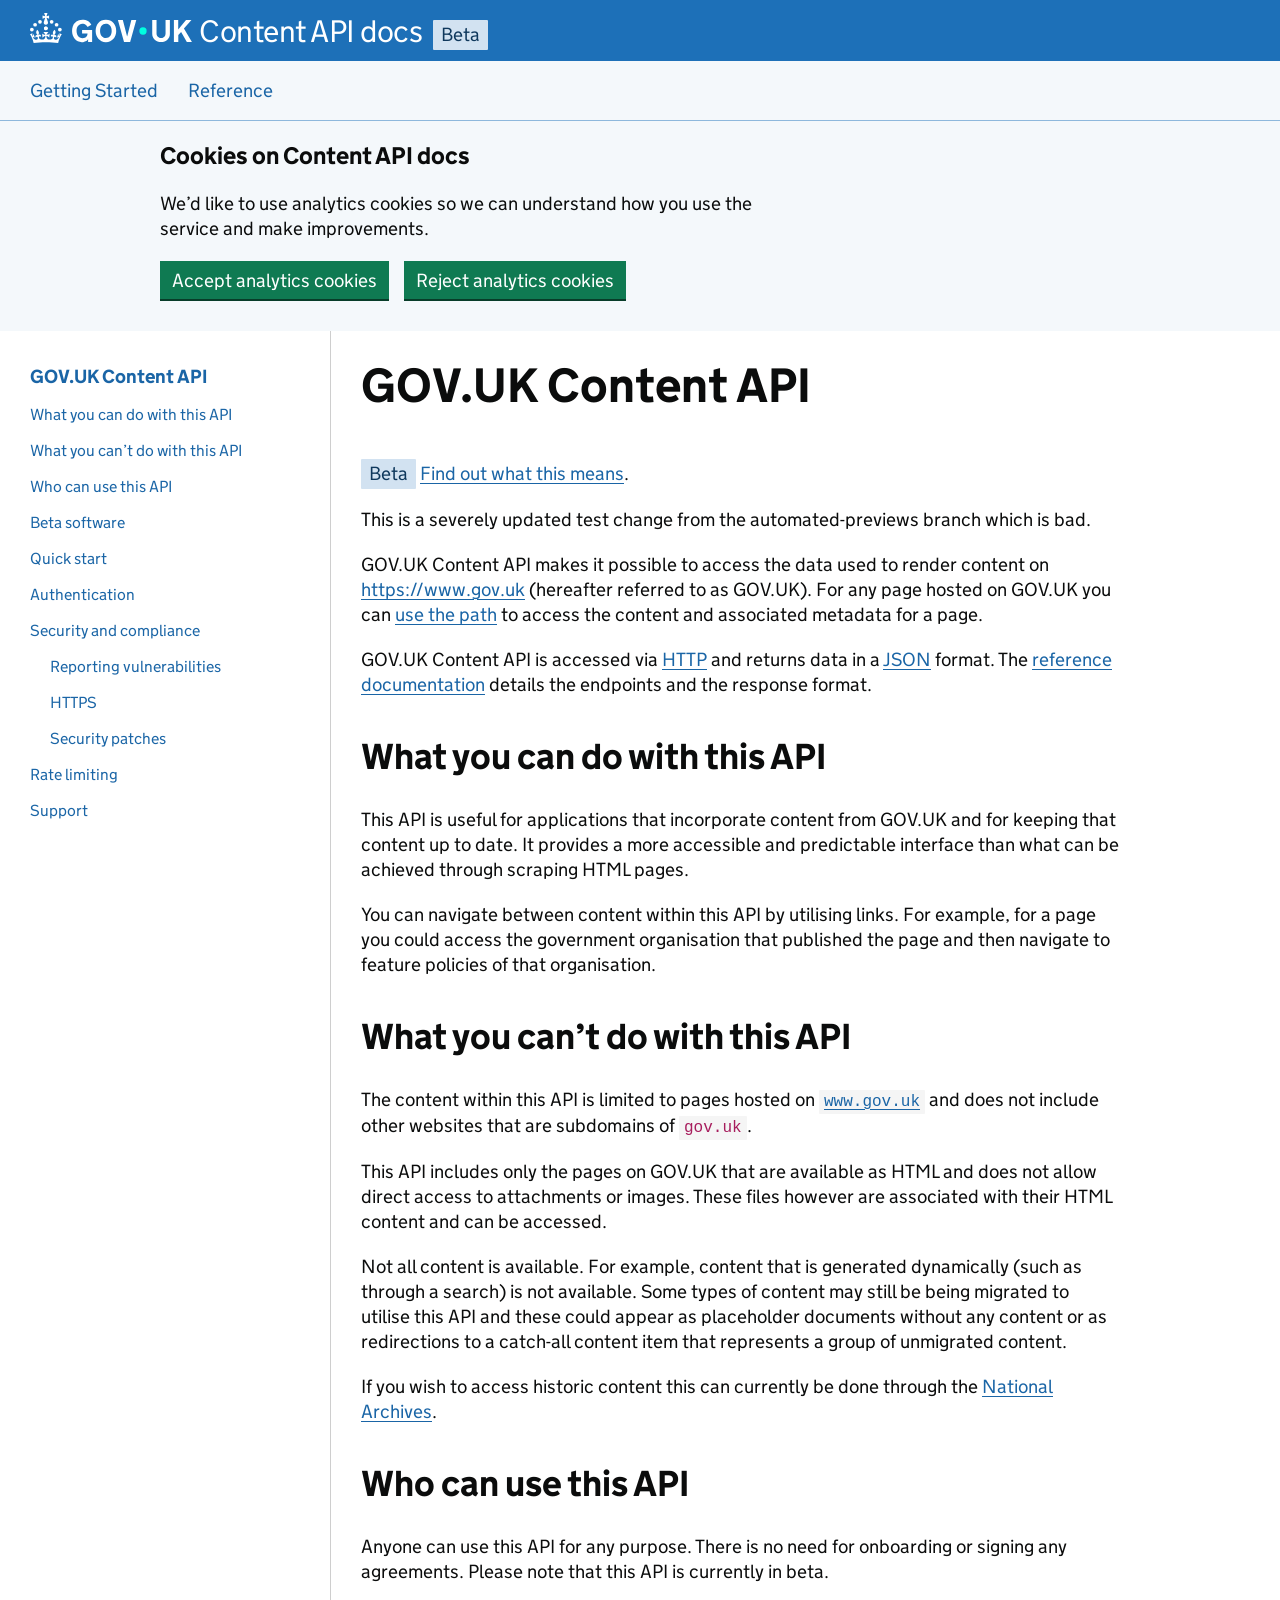
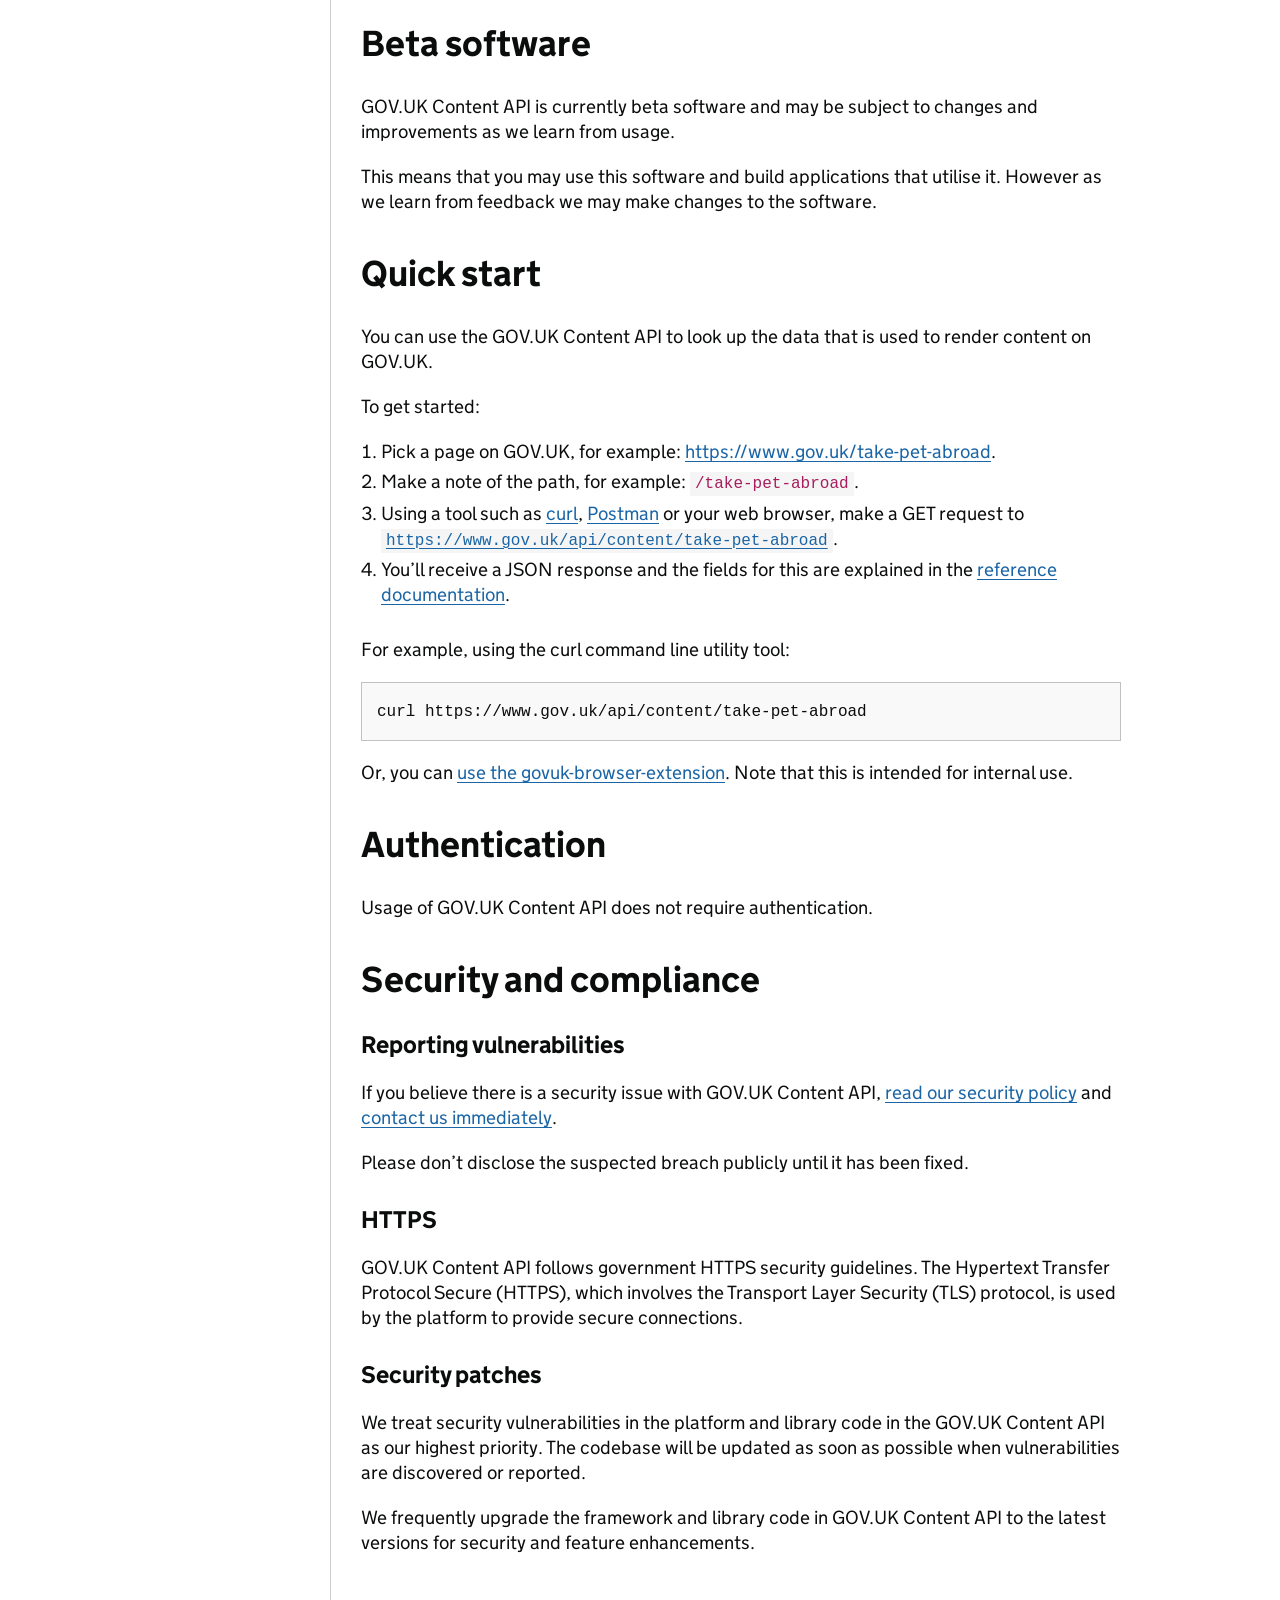
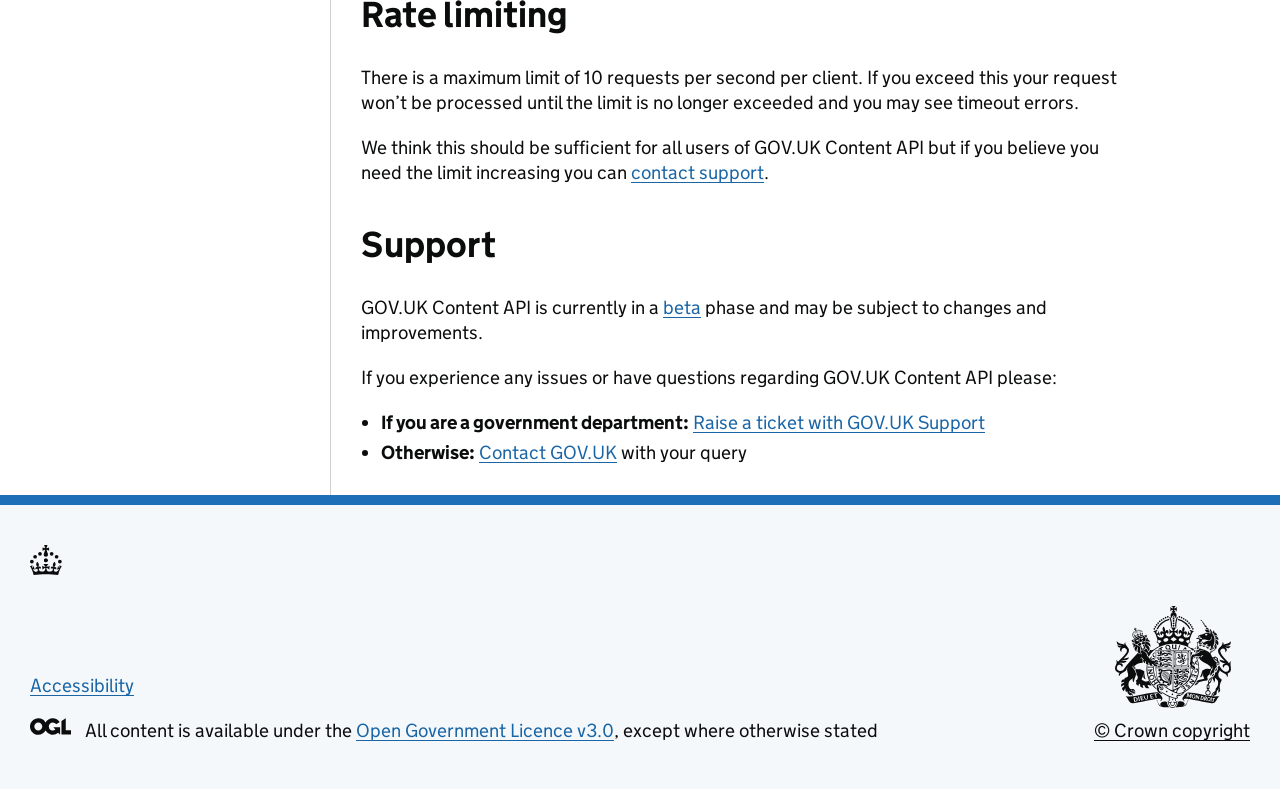
==== index.html @ 78911e8a "deploy: 295489b0e4d83c5b72fb10d9589402cfe633f765" ====
<!doctype html>
<html lang="en" class="govuk-template no-js">
  <head>
    
      <!-- Google Tag Manager -->
  <script>
    const cookies_policy_cookie = document.cookie
      .split('; ')
      .find(cookie => cookie.split('=')[0] === 'cookies_policy')
      ?.split('=')[1]

    if (cookies_policy_cookie && JSON.parse(cookies_policy_cookie).usage) {
      (function(w,d,s,l,i){w[l]=w[l]||[];w[l].push({'gtm.start':
      new Date().getTime(),event:'gtm.js'});var f=d.getElementsByTagName(s)[0],
      j=d.createElement(s),dl=l!='dataLayer'?'&l='+l:'';j.async=true;j.src=
      'https://www.googletagmanager.com/gtm.js?id='+i+dl;f.parentNode.insertBefore(j,f);
      })(window,document,'script','dataLayer','GTM-5CPD828V');
    }
  </script>
  <!-- End Google Tag Manager -->


    <meta content="IE=edge" http-equiv="X-UA-Compatible">
    <meta charset="utf-8">
    <meta name="viewport" content="width=device-width, initial-scale=1, viewport-fit=cover">

    <title>About - GOV.UK Content API - Content API docs</title>

    <link href="stylesheets/manifest.css" rel="stylesheet" />

    <link rel="canonical" href="https://content-api.publishing.service.gov.uk/">
      <link rel="icon" sizes="48x48" href="assets/govuk/assets/images/favicon.ico">
      <link rel="icon" sizes="any" href="assets/govuk/assets/images/favicon.svg" type="image/svg+xml">
      <link rel="mask-icon" href="assets/govuk/assets/images/govuk-icon-mask.svg" color="#0b0c0c">
      <link rel="apple-touch-icon" href="assets/govuk/assets/images/govuk-icon-180.png">
      <link rel="manifest" href="/assets/govuk/assets/manifest.json">

      <meta name="twitter:card" content="summary" />
      <meta name="twitter:domain" content="content-api.publishing.service.gov.uk" />
      <meta name="twitter:image" content="https://content-api.publishing.service.gov.uk/assets/govuk/assets/images/govuk-opengraph-image.png" />
      <meta name="twitter:title" content="About - GOV.UK Content API - Content API docs" />
      <meta name="twitter:url" content="https://content-api.publishing.service.gov.uk/" />

      <meta property="og:image" content="https://content-api.publishing.service.gov.uk/assets/govuk/assets/images/govuk-opengraph-image.png" />
      <meta property="og:site_name" content="Content API docs" />
      <meta property="og:title" content="About - GOV.UK Content API" />
      <meta property="og:type" content="object" />
      <meta property="og:url" content="https://content-api.publishing.service.gov.uk/" />

    
  </head>

  <body class="govuk-template__body">
    <script>document.body.className += ' js-enabled' + ('noModule' in HTMLScriptElement.prototype ? ' govuk-frontend-supported' : '');</script>
    <header class="govuk-template__header app-header">
      <div class="govuk-header app-header">
  <div class="govuk-header__container govuk-header__container--full-width">
    <div class="govuk-header__logo">
      <a href="./" class="govuk-header__link govuk-header__homepage-link">
        <svg
          focusable="false"
          role="img"
          xmlns="http://www.w3.org/2000/svg"
          viewBox="0 0 324 60"
          height="30"
          width="162"
          fill="currentcolor"
          class="govuk-header__logotype"
          aria-label="GOV.UK">
          <title>GOV.UK</title>
          <g>
            <circle cx="20" cy="17.6" r="3.7"></circle>
            <circle cx="10.2" cy="23.5" r="3.7"></circle>
            <circle cx="3.7" cy="33.2" r="3.7"></circle>
            <circle cx="31.7" cy="30.6" r="3.7"></circle>
            <circle cx="43.3" cy="17.6" r="3.7"></circle>
            <circle cx="53.2" cy="23.5" r="3.7"></circle>
            <circle cx="59.7" cy="33.2" r="3.7"></circle>
            <circle cx="31.7" cy="30.6" r="3.7"></circle>
            <path d="M33.1,9.8c.2-.1.3-.3.5-.5l4.6,2.4v-6.8l-4.6,1.5c-.1-.2-.3-.3-.5-.5l1.9-5.9h-6.7l1.9,5.9c-.2.1-.3.3-.5.5l-4.6-1.5v6.8l4.6-2.4c.1.2.3.3.5.5l-2.6,8c-.9,2.8,1.2,5.7,4.1,5.7h0c3,0,5.1-2.9,4.1-5.7l-2.6-8ZM37,37.9s-3.4,3.8-4.1,6.1c2.2,0,4.2-.5,6.4-2.8l-.7,8.5c-2-2.8-4.4-4.1-5.7-3.8.1,3.1.5,6.7,5.8,7.2,3.7.3,6.7-1.5,7-3.8.4-2.6-2-4.3-3.7-1.6-1.4-4.5,2.4-6.1,4.9-3.2-1.9-4.5-1.8-7.7,2.4-10.9,3,4,2.6,7.3-1.2,11.1,2.4-1.3,6.2,0,4,4.6-1.2-2.8-3.7-2.2-4.2.2-.3,1.7.7,3.7,3,4.2,1.9.3,4.7-.9,7-5.9-1.3,0-2.4.7-3.9,1.7l2.4-8c.6,2.3,1.4,3.7,2.2,4.5.6-1.6.5-2.8,0-5.3l5,1.8c-2.6,3.6-5.2,8.7-7.3,17.5-7.4-1.1-15.7-1.7-24.5-1.7h0c-8.8,0-17.1.6-24.5,1.7-2.1-8.9-4.7-13.9-7.3-17.5l5-1.8c-.5,2.5-.6,3.7,0,5.3.8-.8,1.6-2.3,2.2-4.5l2.4,8c-1.5-1-2.6-1.7-3.9-1.7,2.3,5,5.2,6.2,7,5.9,2.3-.4,3.3-2.4,3-4.2-.5-2.4-3-3.1-4.2-.2-2.2-4.6,1.6-6,4-4.6-3.7-3.7-4.2-7.1-1.2-11.1,4.2,3.2,4.3,6.4,2.4,10.9,2.5-2.8,6.3-1.3,4.9,3.2-1.8-2.7-4.1-1-3.7,1.6.3,2.3,3.3,4.1,7,3.8,5.4-.5,5.7-4.2,5.8-7.2-1.3-.2-3.7,1-5.7,3.8l-.7-8.5c2.2,2.3,4.2,2.7,6.4,2.8-.7-2.3-4.1-6.1-4.1-6.1h10.6,0Z"></path>
          </g>
          <circle class="govuk-logo-dot" cx="226" cy="36" r="7.3"/>
          <path d="M93.94 41.25c.4 1.81 1.2 3.21 2.21 4.62 1 1.4 2.21 2.41 3.61 3.21s3.21 1.2 5.22 1.2 3.61-.4 4.82-1c1.4-.6 2.41-1.4 3.21-2.41.8-1 1.4-2.01 1.61-3.01s.4-2.01.4-3.01v.14h-10.86v-7.02h20.07v24.08h-8.03v-5.56c-.6.8-1.38 1.61-2.19 2.41-.8.8-1.81 1.2-2.81 1.81-1 .4-2.21.8-3.41 1.2s-2.41.4-3.81.4a18.56 18.56 0 0 1-14.65-6.63c-1.6-2.01-3.01-4.41-3.81-7.02s-1.4-5.62-1.4-8.83.4-6.02 1.4-8.83a20.45 20.45 0 0 1 19.46-13.65c3.21 0 4.01.2 5.82.8 1.81.4 3.61 1.2 5.02 2.01 1.61.8 2.81 2.01 4.01 3.21s2.21 2.61 2.81 4.21l-7.63 4.41c-.4-1-1-1.81-1.61-2.61-.6-.8-1.4-1.4-2.21-2.01-.8-.6-1.81-1-2.81-1.4-1-.4-2.21-.4-3.61-.4-2.01 0-3.81.4-5.22 1.2-1.4.8-2.61 1.81-3.61 3.21s-1.61 2.81-2.21 4.62c-.4 1.81-.6 3.71-.6 5.42s.8 5.22.8 5.22Zm57.8-27.9c3.21 0 6.22.6 8.63 1.81 2.41 1.2 4.82 2.81 6.62 4.82S170.2 24.39 171 27s1.4 5.62 1.4 8.83-.4 6.02-1.4 8.83-2.41 5.02-4.01 7.02-4.01 3.61-6.62 4.82-5.42 1.81-8.63 1.81-6.22-.6-8.63-1.81-4.82-2.81-6.42-4.82-3.21-4.41-4.01-7.02-1.4-5.62-1.4-8.83.4-6.02 1.4-8.83 2.41-5.02 4.01-7.02 4.01-3.61 6.42-4.82 5.42-1.81 8.63-1.81Zm0 36.73c1.81 0 3.61-.4 5.02-1s2.61-1.81 3.61-3.01 1.81-2.81 2.21-4.41c.4-1.81.8-3.61.8-5.62 0-2.21-.2-4.21-.8-6.02s-1.2-3.21-2.21-4.62c-1-1.2-2.21-2.21-3.61-3.01s-3.21-1-5.02-1-3.61.4-5.02 1c-1.4.8-2.61 1.81-3.61 3.01s-1.81 2.81-2.21 4.62c-.4 1.81-.8 3.61-.8 5.62 0 2.41.2 4.21.8 6.02.4 1.81 1.2 3.21 2.21 4.41s2.21 2.21 3.61 3.01c1.4.8 3.21 1 5.02 1Zm36.32 7.96-12.24-44.15h9.83l8.43 32.77h.4l8.23-32.77h9.83L200.3 58.04h-12.24Zm74.14-7.96c2.18 0 3.51-.6 3.51-.6 1.2-.6 2.01-1 2.81-1.81s1.4-1.81 1.81-2.81a13 13 0 0 0 .8-4.01V13.9h8.63v28.15c0 2.41-.4 4.62-1.4 6.62-.8 2.01-2.21 3.61-3.61 5.02s-3.41 2.41-5.62 3.21-4.62 1.2-7.02 1.2-5.02-.4-7.02-1.2c-2.21-.8-4.01-1.81-5.62-3.21s-2.81-3.01-3.61-5.02-1.4-4.21-1.4-6.62V13.9h8.63v26.95c0 1.61.2 3.01.8 4.01.4 1.2 1.2 2.21 2.01 2.81.8.8 1.81 1.4 2.81 1.81 0 0 1.34.6 3.51.6Zm34.22-36.18v18.92l15.65-18.92h10.82l-15.03 17.32 16.03 26.83h-10.21l-11.44-20.21-5.62 6.22v13.99h-8.83V13.9"/>
        </svg>
        <span class="govuk-header__product-name">
          Content API docs
        </span>
      </a>
        <strong class="govuk-tag">Beta</strong>
    </div>
  </div>
</div>

    </header>
        <div class="govuk-service-navigation app-pane__navigation" data-module="govuk-service-navigation">
<div class="govuk-width-container">
    <div class="govuk-service-navigation__container">
      <nav aria-label="Menu" class="govuk-service-navigation__wrapper">
        <button type="button" class="govuk-service-navigation__toggle govuk-js-service-navigation-toggle" aria-controls="navigation" hidden aria-hidden="true">
          Menu
        </button>
        <ul class="govuk-service-navigation__list" id="navigation">
            <li class="govuk-service-navigation__item ">
              <a class="govuk-service-navigation__link" href="./getting-started.html">
                Getting Started
              </a>
            </li>
            <li class="govuk-service-navigation__item ">
              <a class="govuk-service-navigation__link" href="./reference.html">
                Reference
              </a>
            </li>
        </ul>
      </nav>
    </div>
  </div>
</div>



        <div class="govuk-cookie-banner" data-nosnippet role="region" aria-label="Cookies on Content API docs" hidden="hidden" data-module="cookie-banner">
    <div class="govuk-cookie-banner__message govuk-width-container">
      <div class="govuk-grid-row">
        <div class="govuk-grid-column-two-thirds">
          <h2 class="govuk-cookie-banner__heading govuk-heading-m">
            Cookies on Content API docs
          </h2>
          <div class="govuk-cookie-banner__content">
            <p class="govuk-body">We’d like to use analytics cookies so we can understand how you use the service and make improvements.</p>
          </div>
        </div>
      </div>
      <div class="govuk-button-group">
        <button id="cookie-banner__accept" type="button" class="govuk-button" data-module="govuk-button">
          Accept analytics cookies
        </button>
        <button id="cookie-banner__reject" type="button" class="govuk-button" data-module="govuk-button">
          Reject analytics cookies
        </button>
      </div>
    </div>
  </div>

      <div class="app-pane__header toc-open-disabled">
        <a href="#content" class="govuk-skip-link" data-module="govuk-skip-link">Skip to main content</a>
      </div>

        <div id="toc-heading" class="toc-show fixedsticky">
          <button type="button" class="toc-show__label js-toc-show" aria-controls="toc">
            Table of contents <span class="toc-show__icon"></span>
          </button>
        </div>

      <div class="app-pane__body" data-module="in-page-navigation">
          <div class="app-pane__toc">
            <div class="toc" data-module="table-of-contents" tabindex="-1">
              
              <button type="button" class="toc__close js-toc-close" aria-controls="toc" aria-label="Hide table of contents"></button>
              <nav id="toc" class="js-toc-list toc__list" aria-labelledby="toc-heading">
                      <ul>
  <li>
    <a href="#gov-uk-content-api"><span>GOV.UK Content API</span></a>
    <ul>
      <li>
        <a href="#what-you-can-do-with-this-api"><span>What you can do with this API</span></a>
      </li>
      <li>
        <a href="#what-you-can-39-t-do-with-this-api"><span>What you can’t do with this API</span></a>
      </li>
      <li>
        <a href="#who-can-use-this-api"><span>Who can use this API</span></a>
      </li>
      <li>
        <a href="#beta-software"><span>Beta software</span></a>
      </li>
      <li>
        <a href="#quick-start"><span>Quick start</span></a>
      </li>
      <li>
        <a href="#authentication"><span>Authentication</span></a>
      </li>
      <li>
        <a href="#security-and-compliance"><span>Security and compliance</span></a>
        <ul>
          <li>
            <a href="#reporting-vulnerabilities"><span>Reporting vulnerabilities</span></a>
          </li>
          <li>
            <a href="#https"><span>HTTPS</span></a>
          </li>
          <li>
            <a href="#security-patches"><span>Security patches</span></a>
          </li>
        </ul>
      </li>
      <li>
        <a href="#rate-limiting"><span>Rate limiting</span></a>
      </li>
      <li>
        <a href="#support"><span>Support</span></a>
      </li>
    </ul>
  </li>
</ul>


              </nav>
            </div>
          </div>

        <div class="app-pane__content toc-open-disabled" aria-label="Content">
          <main id="content" class="technical-documentation" data-module="anchored-headings">
            <h1 id="gov-uk-content-api">GOV.UK Content API</h1>

<div class="govuk-phase-banner">
  <p class="govuk-phase-banner__content">
    <strong class="govuk-tag govuk-phase-banner__content__tag">
      Beta
    </strong>
    <span class="govuk-phase-banner__text">
      <a class="govuk-link" href="#beta-software">Find out what this means</a>.
    </span>
  </p>
</div>
<p>This is a severely updated test change from the automated-previews branch which is bad.</p>
<p>GOV.UK Content API makes it possible to access the data used to render content
on <a href="https://www.gov.uk">https://www.gov.uk</a> (hereafter referred to as GOV.UK).
For any page hosted on GOV.UK you can <a href="#quick-start">use the path</a> to access
the content and associated metadata for a page.</p>
<p>GOV.UK Content API is accessed via <a href="https://en.wikipedia.org/wiki/Hypertext_Transfer_Protocol">HTTP</a> and returns data in a <a href="https://en.wikipedia.org/wiki/JSON">JSON</a>
format. The <a href="reference.html">reference documentation</a> details the
endpoints and the response format.</p>
<h2 id="what-you-can-do-with-this-api">What you can do with this API</h2>
<p>This API is useful for applications that incorporate content from GOV.UK and
for keeping that content up to date. It provides a more accessible and
predictable interface than what can be achieved through scraping HTML pages.</p>
<p>You can navigate between content within this API by utilising links. For
example, for a page you could access the government organisation that published
the page and then navigate to feature policies of that organisation.</p>
<h2 id="what-you-can-39-t-do-with-this-api">What you can&rsquo;t do with this API</h2>
<p>The content within this API is limited to pages hosted on
<a href="https://www.gov.uk"><code>www.gov.uk</code></a> and does not include other websites that are
subdomains of <code>gov.uk</code>.</p>
<p>This API includes only the pages on GOV.UK that are available as HTML and does
not allow direct access to attachments or images. These files however are
associated with their HTML content and can be accessed.</p>
<p>Not all content is available. For example, content that is generated
dynamically (such as through a search) is not available. Some types of content
may still be being migrated to utilise this API and these could appear
as placeholder documents without any content or as redirections to a
catch-all content item that represents a group of unmigrated content.</p>
<p>If you wish to access historic content this can currently be done
through the <a href="http://webarchive.nationalarchives.gov.uk/*/https://www.gov.uk/">National Archives</a>.</p>
<h2 id="who-can-use-this-api">Who can use this API</h2>
<p>Anyone can use this API for any purpose. There is no need for onboarding or
signing any agreements. Please note that this API is currently in beta.</p>
<h2 id="beta-software">Beta software</h2>
<p>GOV.UK Content API is currently beta software and may be subject to changes
and improvements as we learn from usage.</p>
<p>This means that you may use this software and build applications that utilise
it. However as we learn from feedback we may make changes to the software.</p>
<h2 id="quick-start">Quick start</h2>
<p>You can use the GOV.UK Content API to look up the data that is used to
render content on GOV.UK.</p>
<p>To get started:</p>

<ol>
<li>Pick a page on GOV.UK, for example: <a href="https://www.gov.uk/take-pet-abroad">https://www.gov.uk/take-pet-abroad</a>.</li>
<li>Make a note of the path, for example: <code>/take-pet-abroad</code>.</li>
<li>Using a tool such as <a href="https://curl.haxx.se/">curl</a>,
<a href="https://www.getpostman.com/">Postman</a> or your web browser, make a GET
request to <a href="https://www.gov.uk/api/content/take-pet-abroad"><code>https://www.gov.uk/api/content/take-pet-abroad</code></a>.</li>
<li>You’ll receive a JSON response and the fields for this are
explained in the <a href="reference.html">reference documentation</a>.</li>
</ol>
<p>For example, using the curl command line utility tool:</p>
<div class="highlight"><pre class="highlight shell" tabindex="0"><code>curl https://www.gov.uk/api/content/take-pet-abroad
</code></pre></div><p>Or, you can <a href="https://github.com/alphagov/govuk-browser-extension">use the govuk-browser-extension</a>.
Note that this is intended for internal use.</p>
<h2 id="authentication">Authentication</h2>
<p>Usage of GOV.UK Content API does not require authentication.</p>
<h2 id="security-and-compliance">Security and compliance</h2>
<h3 id="reporting-vulnerabilities">Reporting vulnerabilities</h3>
<p>If you believe there is a security issue with GOV.UK Content API, <a href="https://github.com/alphagov/.github/blob/master/SECURITY.md">read our security
policy</a>
and <a href="https://github.com/alphagov/.github/blob/master/SECURITY.md#reporting-a-vulnerability">contact us immediately</a>.</p>
<p>Please don’t disclose the suspected breach publicly until it has been fixed.</p>
<h3 id="https">HTTPS</h3>
<p>GOV.UK Content API follows government HTTPS security guidelines. The
Hypertext Transfer Protocol Secure (HTTPS), which involves the Transport Layer
Security (TLS) protocol, is used by the platform to provide secure connections.</p>
<h3 id="security-patches">Security patches</h3>
<p>We treat security vulnerabilities in the platform and library code in the GOV.UK
Content API as our highest priority. The codebase will be updated as soon as
possible when vulnerabilities are discovered or reported.</p>
<p>We frequently upgrade the framework and library code in GOV.UK Content API
to the latest versions for security and feature enhancements.</p>
<h2 id="rate-limiting">Rate limiting</h2>
<p>There is a maximum limit of 10 requests per second per client. If you exceed
this your request won&rsquo;t be processed until the limit is no longer exceeded
and you may see timeout errors.</p>
<p>We think this should be sufficient for all users of GOV.UK Content API but
if you believe you need the limit increasing you can <a href="#support">contact support</a>.</p>
<h2 id="support">Support</h2>
<p>GOV.UK Content API is currently in a <a href="https://www.gov.uk/help/beta">beta</a>
phase and may be subject to changes and improvements.</p>
<p>If you experience any issues or have questions regarding GOV.UK Content API
please:</p>

<ul>
<li><strong>If you are a government department:</strong> <a href="https://support.publishing.service.gov.uk">Raise a ticket with GOV.UK Support</a></li>
<li><strong>Otherwise:</strong> <a href="https://www.gov.uk/contact/govuk">Contact GOV.UK</a> with your query</li>
</ul>

            
          </main>

          <aside>
          </aside>
        </div>
      </div>


    <footer class="govuk-template__footer">
      <div class="govuk-footer app-footer">
  <svg focusable="false" role="presentation" xmlns="http://www.w3.org/2000/svg" viewBox="0 0 64 60" height="30" width="32" fill="currentcolor" class="govuk-footer__crown">
    <g>
      <circle cx="20" cy="17.6" r="3.7"></circle>
      <circle cx="10.2" cy="23.5" r="3.7"></circle>
      <circle cx="3.7" cy="33.2" r="3.7"></circle>
      <circle cx="31.7" cy="30.6" r="3.7"></circle>
      <circle cx="43.3" cy="17.6" r="3.7"></circle>
      <circle cx="53.2" cy="23.5" r="3.7"></circle>
      <circle cx="59.7" cy="33.2" r="3.7"></circle>
      <circle cx="31.7" cy="30.6" r="3.7"></circle>
      <path d="M33.1,9.8c.2-.1.3-.3.5-.5l4.6,2.4v-6.8l-4.6,1.5c-.1-.2-.3-.3-.5-.5l1.9-5.9h-6.7l1.9,5.9c-.2.1-.3.3-.5.5l-4.6-1.5v6.8l4.6-2.4c.1.2.3.3.5.5l-2.6,8c-.9,2.8,1.2,5.7,4.1,5.7h0c3,0,5.1-2.9,4.1-5.7l-2.6-8ZM37,37.9s-3.4,3.8-4.1,6.1c2.2,0,4.2-.5,6.4-2.8l-.7,8.5c-2-2.8-4.4-4.1-5.7-3.8.1,3.1.5,6.7,5.8,7.2,3.7.3,6.7-1.5,7-3.8.4-2.6-2-4.3-3.7-1.6-1.4-4.5,2.4-6.1,4.9-3.2-1.9-4.5-1.8-7.7,2.4-10.9,3,4,2.6,7.3-1.2,11.1,2.4-1.3,6.2,0,4,4.6-1.2-2.8-3.7-2.2-4.2.2-.3,1.7.7,3.7,3,4.2,1.9.3,4.7-.9,7-5.9-1.3,0-2.4.7-3.9,1.7l2.4-8c.6,2.3,1.4,3.7,2.2,4.5.6-1.6.5-2.8,0-5.3l5,1.8c-2.6,3.6-5.2,8.7-7.3,17.5-7.4-1.1-15.7-1.7-24.5-1.7h0c-8.8,0-17.1.6-24.5,1.7-2.1-8.9-4.7-13.9-7.3-17.5l5-1.8c-.5,2.5-.6,3.7,0,5.3.8-.8,1.6-2.3,2.2-4.5l2.4,8c-1.5-1-2.6-1.7-3.9-1.7,2.3,5,5.2,6.2,7,5.9,2.3-.4,3.3-2.4,3-4.2-.5-2.4-3-3.1-4.2-.2-2.2-4.6,1.6-6,4-4.6-3.7-3.7-4.2-7.1-1.2-11.1,4.2,3.2,4.3,6.4,2.4,10.9,2.5-2.8,6.3-1.3,4.9,3.2-1.8-2.7-4.1-1-3.7,1.6.3,2.3,3.3,4.1,7,3.8,5.4-.5,5.7-4.2,5.8-7.2-1.3-.2-3.7,1-5.7,3.8l-.7-8.5c2.2,2.3,4.2,2.7,6.4,2.8-.7-2.3-4.1-6.1-4.1-6.1h10.6,0Z"></path>
    </g>
  </svg>
  <div class="govuk-footer__meta">
    <div class="govuk-footer__meta-item govuk-footer__meta-item--grow">

        <ul class="govuk-footer__inline-list">
            <li class="govuk-footer__inline-list-item">
              <a class="govuk-footer__link" href="./accessibility.html">Accessibility</a>
            </li>
        </ul>

      <svg
        aria-hidden="true"
        focusable="false"
        class="govuk-footer__licence-logo"
        xmlns="http://www.w3.org/2000/svg"
        viewbox="0 0 483.2 195.7"
        height="17"
        width="41"
      >
        <path
          fill="currentColor"
          d="M421.5 142.8V.1l-50.7 32.3v161.1h112.4v-50.7zm-122.3-9.6A47.12 47.12 0 0 1 221 97.8c0-26 21.1-47.1 47.1-47.1 16.7 0 31.4 8.7 39.7 21.8l42.7-27.2A97.63 97.63 0 0 0 268.1 0c-36.5 0-68.3 20.1-85.1 49.7A98 98 0 0 0 97.8 0C43.9 0 0 43.9 0 97.8s43.9 97.8 97.8 97.8c36.5 0 68.3-20.1 85.1-49.7a97.76 97.76 0 0 0 149.6 25.4l19.4 22.2h3v-87.8h-80l24.3 27.5zM97.8 145c-26 0-47.1-21.1-47.1-47.1s21.1-47.1 47.1-47.1 47.2 21 47.2 47S123.8 145 97.8 145"
        />
      </svg>
      <span class="govuk-footer__licence-description">
        All content is available under the
        <a
          class="govuk-footer__link"
          href="https://www.nationalarchives.gov.uk/doc/open-government-licence/version/3/"
          rel="license"
        >Open Government Licence v3.0</a>, except where otherwise stated
      </span>
    </div>
    <div class="govuk-footer__meta-item">
      <a
        class="govuk-footer__link govuk-footer__copyright-logo"
        href="https://www.nationalarchives.gov.uk/information-management/re-using-public-sector-information/uk-government-licensing-framework/crown-copyright/"
      >© Crown copyright</a>
    </div>
  </div>
</div>

    </footer>

    
    <script src="javascripts/govuk_frontend.js" type="module"></script>
    <script src="javascripts/application.js"></script>
  </body>
</html>
---- stylesheets/manifest.css ----
@charset "UTF-8";
:root {
  --govuk-breakpoint-mobile: 20rem;
  --govuk-breakpoint-tablet: 40.0625rem;
  --govuk-breakpoint-desktop: 48.0625rem;
}

:root {
  --govuk-frontend-version: "6.5.1";
}

:root {
  --govuk-brand-colour: #1d70b8;
  --govuk-text-colour: #0b0c0c;
  --govuk-inverse-text-colour: #ffffff;
  --govuk-template-background-colour: #f4f8fb;
  --govuk-body-background-colour: #ffffff;
  --govuk-print-text-colour: #000000;
  --govuk-secondary-text-colour: #484949;
  --govuk-focus-colour: #ffdd00;
  --govuk-focus-text-colour: #0b0c0c;
  --govuk-error-colour: #ca3535;
  --govuk-success-colour: #0f7a52;
  --govuk-border-colour: #cecece;
  --govuk-input-border-colour: #0b0c0c;
  --govuk-hover-colour: #cecece;
  --govuk-link-colour: #1a65a6;
  --govuk-link-visited-colour: #54319f;
  --govuk-link-hover-colour: #0f385c;
  --govuk-link-active-colour: #0b0c0c;
  --govuk-surface-background-colour: #f4f8fb;
  --govuk-surface-text-colour: #0b0c0c;
  --govuk-surface-border-colour: #8eb8dc;
}
@media print {
  :root {
    --govuk-text-colour: var(--govuk-print-text-colour, #000000);
    --govuk-input-border-colour: var(--govuk-print-text-colour, #000000);
  }
}

.technical-documentation a, .govuk-link {
  font-family: "GDS Transport", arial, sans-serif;
  -webkit-font-smoothing: antialiased;
  -moz-osx-font-smoothing: grayscale;
}
/*! Copyright (c) 2011 by Margaret Calvert & Henrik Kubel. All rights reserved. The font has been customised for exclusive use on gov.uk. This cut is not commercially available. */ /* stylelint-disable-line scss/comment-no-loud  */
@font-face {
  font-family: "GDS Transport";
  font-style: normal;
  font-weight: normal;
  font-display: fallback;
  src: url("/assets/govuk/assets/fonts/light-94a07e06a1-v2.woff2") format("woff2"), url("../assets/govuk/assets/fonts/light-f591b13f7d-v2.woff") format("woff");
}
@font-face {
  font-family: "GDS Transport";
  font-style: normal;
  font-weight: bold;
  font-display: fallback;
  src: url("/assets/govuk/assets/fonts/bold-b542beb274-v2.woff2") format("woff2"), url("../assets/govuk/assets/fonts/bold-affa96571d-v2.woff") format("woff");
}
@media print {
  .technical-documentation a, .govuk-link {
    font-family: sans-serif;
  }
}
.technical-documentation a, .govuk-link {
  text-decoration: underline;
  text-decoration-thickness: max(1px, .0625rem);
  text-underline-offset: 0.1578em;
}
.technical-documentation a:hover, .govuk-link:hover {
  text-decoration-thickness: max(3px, .1875rem, .12em);
  -webkit-text-decoration-skip-ink: none;
  text-decoration-skip-ink: none;
  -webkit-text-decoration-skip: none;
  text-decoration-skip: none;
}
.technical-documentation a:focus, .govuk-link:focus {
  outline: 3px solid transparent;
  color: var(--govuk-focus-text-colour, #0b0c0c);
  background-color: var(--govuk-focus-colour, #ffdd00);
  box-shadow: 0 -2px var(--govuk-focus-colour, #ffdd00), 0 4px var(--govuk-focus-text-colour, #0b0c0c);
  text-decoration: none;
}
@supports not (text-wrap: balance) {
  .technical-documentation a:focus, .govuk-link:focus {
    -webkit-box-decoration-break: clone;
    box-decoration-break: clone;
  }
}
.technical-documentation a:link, .govuk-link:link {
  color: var(--govuk-link-colour, #1a65a6);
}
.technical-documentation a:visited, .govuk-link:visited {
  color: var(--govuk-link-visited-colour, #54319f);
}
.technical-documentation a:hover, .govuk-link:hover {
  color: var(--govuk-link-hover-colour, #0f385c);
}
.technical-documentation a:active, .govuk-link:active {
  color: var(--govuk-link-active-colour, #0b0c0c);
}
.technical-documentation a:focus, .govuk-link:focus {
  color: var(--govuk-focus-text-colour, #0b0c0c);
}
@media print {
  .technical-documentation a[href^="/"]::after, [href^="/"].govuk-link::after, .technical-documentation a[href^="http://"]::after, [href^="http://"].govuk-link::after, .technical-documentation a[href^="https://"]::after, [href^="https://"].govuk-link::after {
    content: " (" attr(href) ")";
    font-size: 90%;
    word-wrap: break-word;
  }
}

.govuk-link--muted:link, .govuk-link--muted:visited {
  color: var(--govuk-secondary-text-colour, #484949);
}
.govuk-link--muted:hover, .govuk-link--muted:active {
  color: var(--govuk-text-colour, #0b0c0c);
}
.govuk-link--muted:focus {
  color: var(--govuk-focus-text-colour, #0b0c0c);
}

.govuk-link--text-colour:link, .govuk-link--text-colour:visited, .govuk-link--text-colour:active {
  color: var(--govuk-text-colour, #0b0c0c);
}
.govuk-link--text-colour:focus {
  color: var(--govuk-focus-text-colour, #0b0c0c);
}

.govuk-link--inverse:link, .govuk-link--inverse:visited {
  color: var(--govuk-inverse-text-colour, #ffffff);
}
.govuk-link--inverse:focus {
  color: var(--govuk-focus-text-colour, #0b0c0c);
}

.govuk-link--no-underline:not(:hover):not(:active) {
  text-decoration: none;
}

.govuk-link--no-visited-state:link {
  color: var(--govuk-link-colour, #1a65a6);
}
.govuk-link--no-visited-state:visited {
  color: var(--govuk-link-colour, #1a65a6);
}
.govuk-link--no-visited-state:hover {
  color: var(--govuk-link-hover-colour, #0f385c);
}
.govuk-link--no-visited-state:active {
  color: var(--govuk-link-active-colour, #0b0c0c);
}
.govuk-link--no-visited-state:focus {
  color: var(--govuk-focus-text-colour, #0b0c0c);
}

.govuk-link-image {
  display: inline-block;
  line-height: 0;
  text-decoration: none;
}
.govuk-link-image:focus {
  outline: 3px solid transparent;
  box-shadow: 0 0 0 4px var(--govuk-focus-colour, #ffdd00), 0 0 0 8px var(--govuk-focus-text-colour, #0b0c0c);
}

.technical-documentation > h1, .govuk-heading-xl {
  font-family: "GDS Transport", arial, sans-serif;
  -webkit-font-smoothing: antialiased;
  -moz-osx-font-smoothing: grayscale;
}
@media print {
  .technical-documentation > h1, .govuk-heading-xl {
    font-family: sans-serif;
  }
}
.technical-documentation > h1, .govuk-heading-xl {
  font-weight: 700;
  font-size: 2rem;
  line-height: 1.09375;
}
@media (min-width: 40.0625em) {
  .technical-documentation > h1, .govuk-heading-xl {
    font-size: 3rem;
    line-height: 1.0416666667;
  }
}
@media print {
  .technical-documentation > h1, .govuk-heading-xl {
    font-size: 32pt;
    line-height: 1.15;
  }
}
.technical-documentation > h1, .govuk-heading-xl {
  display: block;
  margin-top: 0;
  color: var(--govuk-text-colour, #0b0c0c);
  margin-bottom: 30px;
}
@media (min-width: 40.0625em) {
  .technical-documentation > h1, .govuk-heading-xl {
    margin-bottom: 50px;
  }
}

.technical-documentation > h2, .govuk-heading-l {
  font-family: "GDS Transport", arial, sans-serif;
  -webkit-font-smoothing: antialiased;
  -moz-osx-font-smoothing: grayscale;
}
@media print {
  .technical-documentation > h2, .govuk-heading-l {
    font-family: sans-serif;
  }
}
.technical-documentation > h2, .govuk-heading-l {
  font-weight: 700;
  font-size: 1.6875rem;
  line-height: 1.1111111111;
}
@media (min-width: 40.0625em) {
  .technical-documentation > h2, .govuk-heading-l {
    font-size: 2.25rem;
    line-height: 1.1111111111;
  }
}
@media print {
  .technical-documentation > h2, .govuk-heading-l {
    font-size: 24pt;
    line-height: 1.05;
  }
}
.technical-documentation > h2, .govuk-heading-l {
  display: block;
  margin-top: 0;
  color: var(--govuk-text-colour, #0b0c0c);
  margin-bottom: 20px;
}
@media (min-width: 40.0625em) {
  .technical-documentation > h2, .govuk-heading-l {
    margin-bottom: 30px;
  }
}

.technical-documentation > h3, .govuk-heading-m {
  font-family: "GDS Transport", arial, sans-serif;
  -webkit-font-smoothing: antialiased;
  -moz-osx-font-smoothing: grayscale;
}
@media print {
  .technical-documentation > h3, .govuk-heading-m {
    font-family: sans-serif;
  }
}
.technical-documentation > h3, .govuk-heading-m {
  font-weight: 700;
  font-size: 1.3125rem;
  line-height: 1.1904761905;
}
@media (min-width: 40.0625em) {
  .technical-documentation > h3, .govuk-heading-m {
    font-size: 1.5rem;
    line-height: 1.25;
  }
}
@media print {
  .technical-documentation > h3, .govuk-heading-m {
    font-size: 18pt;
    line-height: 1.15;
  }
}
.technical-documentation > h3, .govuk-heading-m {
  display: block;
  margin-top: 0;
  color: var(--govuk-text-colour, #0b0c0c);
  margin-bottom: 15px;
}
@media (min-width: 40.0625em) {
  .technical-documentation > h3, .govuk-heading-m {
    margin-bottom: 20px;
  }
}

.technical-documentation > h4, .govuk-heading-s {
  font-family: "GDS Transport", arial, sans-serif;
  -webkit-font-smoothing: antialiased;
  -moz-osx-font-smoothing: grayscale;
}
@media print {
  .technical-documentation > h4, .govuk-heading-s {
    font-family: sans-serif;
  }
}
.technical-documentation > h4, .govuk-heading-s {
  font-weight: 700;
  font-size: 1.1875rem;
  line-height: 1.3157894737;
}
@media print {
  .technical-documentation > h4, .govuk-heading-s {
    font-size: 14pt;
    line-height: 1.15;
  }
}
.technical-documentation > h4, .govuk-heading-s {
  display: block;
  margin-top: 0;
  color: var(--govuk-text-colour, #0b0c0c);
  margin-bottom: 15px;
}
@media (min-width: 40.0625em) {
  .technical-documentation > h4, .govuk-heading-s {
    margin-bottom: 20px;
  }
}

.govuk-caption-xl {
  font-family: "GDS Transport", arial, sans-serif;
  -webkit-font-smoothing: antialiased;
  -moz-osx-font-smoothing: grayscale;
}
@media print {
  .govuk-caption-xl {
    font-family: sans-serif;
  }
}
.govuk-caption-xl {
  font-weight: 400;
  font-size: 1.3125rem;
  line-height: 1.1904761905;
}
@media (min-width: 40.0625em) {
  .govuk-caption-xl {
    font-size: 1.6875rem;
    line-height: 1.1111111111;
  }
}
@media print {
  .govuk-caption-xl {
    font-size: 18pt;
    line-height: 1.15;
  }
}
.govuk-caption-xl {
  display: block;
  margin-bottom: 5px;
  color: var(--govuk-secondary-text-colour, #484949);
}

.govuk-caption-l {
  font-family: "GDS Transport", arial, sans-serif;
  -webkit-font-smoothing: antialiased;
  -moz-osx-font-smoothing: grayscale;
}
@media print {
  .govuk-caption-l {
    font-family: sans-serif;
  }
}
.govuk-caption-l {
  font-weight: 400;
  font-size: 1.3125rem;
  line-height: 1.1904761905;
}
@media (min-width: 40.0625em) {
  .govuk-caption-l {
    font-size: 1.5rem;
    line-height: 1.25;
  }
}
@media print {
  .govuk-caption-l {
    font-size: 18pt;
    line-height: 1.15;
  }
}
.govuk-caption-l {
  display: block;
  margin-bottom: 5px;
  color: var(--govuk-secondary-text-colour, #484949);
}
@media (min-width: 40.0625em) {
  .govuk-caption-l {
    margin-bottom: 0;
  }
}

.govuk-caption-m {
  font-family: "GDS Transport", arial, sans-serif;
  -webkit-font-smoothing: antialiased;
  -moz-osx-font-smoothing: grayscale;
}
@media print {
  .govuk-caption-m {
    font-family: sans-serif;
  }
}
.govuk-caption-m {
  font-weight: 400;
  font-size: 1.1875rem;
  line-height: 1.3157894737;
}
@media print {
  .govuk-caption-m {
    font-size: 14pt;
    line-height: 1.15;
  }
}
.govuk-caption-m {
  display: block;
  color: var(--govuk-secondary-text-colour, #484949);
}

.govuk-body-lead, .govuk-body-l {
  margin-top: 0;
  color: var(--govuk-text-colour, #0b0c0c);
  font-family: "GDS Transport", arial, sans-serif;
  -webkit-font-smoothing: antialiased;
  -moz-osx-font-smoothing: grayscale;
}
@media print {
  .govuk-body-lead, .govuk-body-l {
    font-family: sans-serif;
  }
}
.govuk-body-lead, .govuk-body-l {
  font-weight: 400;
  font-size: 1.3125rem;
  line-height: 1.1904761905;
}
@media (min-width: 40.0625em) {
  .govuk-body-lead, .govuk-body-l {
    font-size: 1.5rem;
    line-height: 1.25;
  }
}
@media print {
  .govuk-body-lead, .govuk-body-l {
    font-size: 18pt;
    line-height: 1.15;
  }
}
.govuk-body-lead, .govuk-body-l {
  margin-bottom: 20px;
}
@media (min-width: 40.0625em) {
  .govuk-body-lead, .govuk-body-l {
    margin-bottom: 30px;
  }
}

.technical-documentation > a, .technical-documentation > p, .govuk-body, .govuk-body-m {
  margin-top: 0;
  color: var(--govuk-text-colour, #0b0c0c);
  font-family: "GDS Transport", arial, sans-serif;
  -webkit-font-smoothing: antialiased;
  -moz-osx-font-smoothing: grayscale;
}
@media print {
  .technical-documentation > a, .technical-documentation > p, .govuk-body, .govuk-body-m {
    font-family: sans-serif;
  }
}
.technical-documentation > a, .technical-documentation > p, .govuk-body, .govuk-body-m {
  font-weight: 400;
  font-size: 1.1875rem;
  line-height: 1.3157894737;
}
@media print {
  .technical-documentation > a, .technical-documentation > p, .govuk-body, .govuk-body-m {
    font-size: 14pt;
    line-height: 1.15;
  }
}
.technical-documentation > a, .technical-documentation > p, .govuk-body, .govuk-body-m {
  margin-bottom: 15px;
}
@media (min-width: 40.0625em) {
  .technical-documentation > a, .technical-documentation > p, .govuk-body, .govuk-body-m {
    margin-bottom: 20px;
  }
}

.govuk-body-s {
  margin-top: 0;
  color: var(--govuk-text-colour, #0b0c0c);
  font-family: "GDS Transport", arial, sans-serif;
  -webkit-font-smoothing: antialiased;
  -moz-osx-font-smoothing: grayscale;
}
@media print {
  .govuk-body-s {
    font-family: sans-serif;
  }
}
.govuk-body-s {
  font-weight: 400;
  font-size: 1rem;
  line-height: 1.25;
}
@media print {
  .govuk-body-s {
    font-size: 14pt;
    line-height: 1.2;
  }
}
.govuk-body-s {
  margin-bottom: 15px;
}
@media (min-width: 40.0625em) {
  .govuk-body-s {
    margin-bottom: 20px;
  }
}

.technical-documentation > .govuk-body-l + h2, .technical-documentation > .govuk-body-lead + h2, .govuk-body-l + .govuk-heading-l, .govuk-body-lead + .govuk-heading-l {
  padding-top: 5px;
}
@media (min-width: 40.0625em) {
  .technical-documentation > .govuk-body-l + h2, .technical-documentation > .govuk-body-lead + h2, .govuk-body-l + .govuk-heading-l, .govuk-body-lead + .govuk-heading-l {
    padding-top: 10px;
  }
}

.technical-documentation > a + h2, .technical-documentation > p + h2, .technical-documentation > .govuk-body-m + h2, .technical-documentation > .govuk-body + h2, .technical-documentation > a + .govuk-heading-l, .technical-documentation > p + .govuk-heading-l, .govuk-body-m + .govuk-heading-l, .govuk-body + .govuk-heading-l,
.technical-documentation > .govuk-body-s + h2,
.govuk-body-s + .govuk-heading-l,
.technical-documentation > ul + h2,
.technical-documentation > ol + h2,
.technical-documentation > .govuk-list + h2,
.technical-documentation > ul + .govuk-heading-l,
.technical-documentation > ol + .govuk-heading-l,
.govuk-list + .govuk-heading-l {
  padding-top: 15px;
}
@media (min-width: 40.0625em) {
  .technical-documentation > a + h2, .technical-documentation > p + h2, .technical-documentation > .govuk-body-m + h2, .technical-documentation > .govuk-body + h2, .technical-documentation > a + .govuk-heading-l, .technical-documentation > p + .govuk-heading-l, .govuk-body-m + .govuk-heading-l, .govuk-body + .govuk-heading-l,
  .technical-documentation > .govuk-body-s + h2,
  .govuk-body-s + .govuk-heading-l,
  .technical-documentation > ul + h2,
  .technical-documentation > ol + h2,
  .technical-documentation > .govuk-list + h2,
  .technical-documentation > ul + .govuk-heading-l,
  .technical-documentation > ol + .govuk-heading-l,
  .govuk-list + .govuk-heading-l {
    padding-top: 20px;
  }
}

.technical-documentation > a + h3, .technical-documentation > p + h3, .technical-documentation > .govuk-body-m + h3, .technical-documentation > .govuk-body + h3, .technical-documentation > a + .govuk-heading-m, .technical-documentation > p + .govuk-heading-m, .govuk-body-m + .govuk-heading-m, .govuk-body + .govuk-heading-m,
.technical-documentation > .govuk-body-s + h3,
.govuk-body-s + .govuk-heading-m,
.technical-documentation > ul + h3,
.technical-documentation > ol + h3,
.technical-documentation > .govuk-list + h3,
.technical-documentation > ul + .govuk-heading-m,
.technical-documentation > ol + .govuk-heading-m,
.govuk-list + .govuk-heading-m,
.technical-documentation > a + h4,
.technical-documentation > p + h4,
.technical-documentation > .govuk-body-m + h4,
.technical-documentation > .govuk-body + h4,
.technical-documentation > a + .govuk-heading-s,
.technical-documentation > p + .govuk-heading-s,
.govuk-body-m + .govuk-heading-s,
.govuk-body + .govuk-heading-s,
.technical-documentation > .govuk-body-s + h4,
.govuk-body-s + .govuk-heading-s,
.technical-documentation > ul + h4,
.technical-documentation > ol + h4,
.technical-documentation > .govuk-list + h4,
.technical-documentation > ul + .govuk-heading-s,
.technical-documentation > ol + .govuk-heading-s,
.govuk-list + .govuk-heading-s {
  padding-top: 5px;
}
@media (min-width: 40.0625em) {
  .technical-documentation > a + h3, .technical-documentation > p + h3, .technical-documentation > .govuk-body-m + h3, .technical-documentation > .govuk-body + h3, .technical-documentation > a + .govuk-heading-m, .technical-documentation > p + .govuk-heading-m, .govuk-body-m + .govuk-heading-m, .govuk-body + .govuk-heading-m,
  .technical-documentation > .govuk-body-s + h3,
  .govuk-body-s + .govuk-heading-m,
  .technical-documentation > ul + h3,
  .technical-documentation > ol + h3,
  .technical-documentation > .govuk-list + h3,
  .technical-documentation > ul + .govuk-heading-m,
  .technical-documentation > ol + .govuk-heading-m,
  .govuk-list + .govuk-heading-m,
  .technical-documentation > a + h4,
  .technical-documentation > p + h4,
  .technical-documentation > .govuk-body-m + h4,
  .technical-documentation > .govuk-body + h4,
  .technical-documentation > a + .govuk-heading-s,
  .technical-documentation > p + .govuk-heading-s,
  .govuk-body-m + .govuk-heading-s,
  .govuk-body + .govuk-heading-s,
  .technical-documentation > .govuk-body-s + h4,
  .govuk-body-s + .govuk-heading-s,
  .technical-documentation > ul + h4,
  .technical-documentation > ol + h4,
  .technical-documentation > .govuk-list + h4,
  .technical-documentation > ul + .govuk-heading-s,
  .technical-documentation > ol + .govuk-heading-s,
  .govuk-list + .govuk-heading-s {
    padding-top: 10px;
  }
}

.technical-documentation > ul,
.technical-documentation > ol, .govuk-list {
  font-family: "GDS Transport", arial, sans-serif;
  -webkit-font-smoothing: antialiased;
  -moz-osx-font-smoothing: grayscale;
}
@media print {
  .technical-documentation > ul,
  .technical-documentation > ol, .govuk-list {
    font-family: sans-serif;
  }
}
.technical-documentation > ul,
.technical-documentation > ol, .govuk-list {
  font-weight: 400;
  font-size: 1.1875rem;
  line-height: 1.3157894737;
}
@media print {
  .technical-documentation > ul,
  .technical-documentation > ol, .govuk-list {
    font-size: 14pt;
    line-height: 1.15;
  }
}
.technical-documentation > ul,
.technical-documentation > ol, .govuk-list {
  margin-top: 0;
  margin-bottom: 15px;
}
@media (min-width: 40.0625em) {
  .technical-documentation > ul,
  .technical-documentation > ol, .govuk-list {
    margin-bottom: 20px;
  }
}
.technical-documentation > ul,
.technical-documentation > ol, .govuk-list {
  padding-left: 0;
  list-style-type: none;
  color: var(--govuk-text-colour, #0b0c0c);
}
.technical-documentation > ul .technical-documentation > ul,
.technical-documentation > ol .technical-documentation > ul,
.technical-documentation > ul .technical-documentation > ol,
.technical-documentation > ol .technical-documentation > ol, .govuk-list .technical-documentation > ul,
.govuk-list .technical-documentation > ol, .technical-documentation > ul .govuk-list,
.technical-documentation > ol .govuk-list, .govuk-list .govuk-list {
  margin-top: 10px;
}

.technical-documentation > ul > li,
.technical-documentation > ol > li, .govuk-list > li {
  margin-bottom: 5px;
}

.technical-documentation > ul, .govuk-list--bullet {
  padding-left: 20px;
  list-style-type: disc;
}

.technical-documentation > ol, .govuk-list--number {
  padding-left: 20px;
  list-style-type: decimal;
}

.technical-documentation > ul > li, .govuk-list--bullet > li,
.technical-documentation > ol > li,
.govuk-list--number > li {
  margin-bottom: 0;
}
@media (min-width: 40.0625em) {
  .technical-documentation > ul > li, .govuk-list--bullet > li,
  .technical-documentation > ol > li,
  .govuk-list--number > li {
    margin-bottom: 5px;
  }
}

.govuk-list--spaced > li {
  margin-bottom: 10px;
}
@media (min-width: 40.0625em) {
  .govuk-list--spaced > li {
    margin-bottom: 15px;
  }
}

.technical-documentation hr, .govuk-section-break {
  margin: 0;
  border: 0;
}

.technical-documentation hr, .govuk-section-break--xl {
  margin-top: 30px;
}
@media (min-width: 40.0625em) {
  .technical-documentation hr, .govuk-section-break--xl {
    margin-top: 50px;
  }
}
.technical-documentation hr, .govuk-section-break--xl {
  margin-bottom: 30px;
}
@media (min-width: 40.0625em) {
  .technical-documentation hr, .govuk-section-break--xl {
    margin-bottom: 50px;
  }
}

.govuk-section-break--l {
  margin-top: 20px;
}
@media (min-width: 40.0625em) {
  .govuk-section-break--l {
    margin-top: 30px;
  }
}
.govuk-section-break--l {
  margin-bottom: 20px;
}
@media (min-width: 40.0625em) {
  .govuk-section-break--l {
    margin-bottom: 30px;
  }
}

.govuk-section-break--m {
  margin-top: 15px;
}
@media (min-width: 40.0625em) {
  .govuk-section-break--m {
    margin-top: 20px;
  }
}
.govuk-section-break--m {
  margin-bottom: 15px;
}
@media (min-width: 40.0625em) {
  .govuk-section-break--m {
    margin-bottom: 20px;
  }
}

.technical-documentation hr, .govuk-section-break--visible {
  border-bottom: 1px solid;
  border-bottom-color: var(--govuk-border-colour, #cecece);
}

.govuk-button-group {
  margin-bottom: 5px;
}
@media (min-width: 40.0625em) {
  .govuk-button-group {
    margin-bottom: 15px;
  }
}
.govuk-button-group {
  display: flex;
  flex-direction: column;
  align-items: center;
}
.govuk-button-group .govuk-link {
  font-family: "GDS Transport", arial, sans-serif;
  -webkit-font-smoothing: antialiased;
  -moz-osx-font-smoothing: grayscale;
}
@media print {
  .govuk-button-group .govuk-link {
    font-family: sans-serif;
  }
}
.govuk-button-group .govuk-link {
  font-weight: 400;
  font-size: 1.1875rem;
  line-height: 1;
}
@media print {
  .govuk-button-group .govuk-link {
    font-size: 14pt;
    line-height: 19px;
  }
}
.govuk-button-group .govuk-link {
  display: inline-block;
  max-width: 100%;
  margin-top: 5px;
  margin-bottom: 20px;
  text-align: center;
}
.govuk-button-group .govuk-button {
  margin-bottom: 17px;
}
@media (min-width: 40.0625em) {
  .govuk-button-group {
    flex-direction: row;
    flex-wrap: wrap;
    align-items: baseline;
    margin-right: -15px;
  }
  .govuk-button-group .govuk-button,
  .govuk-button-group .govuk-link {
    margin-right: 15px;
  }
  .govuk-button-group .govuk-link {
    text-align: left;
  }
}

.govuk-form-group::after {
  content: "";
  display: block;
  clear: both;
}
.govuk-form-group {
  margin-bottom: 20px;
}
@media (min-width: 40.0625em) {
  .govuk-form-group {
    margin-bottom: 30px;
  }
}
.govuk-form-group .govuk-form-group:last-of-type {
  margin-bottom: 0;
}

.govuk-form-group--error {
  padding-left: 15px;
  border-left: 5px solid;
  border-left-color: var(--govuk-error-colour, #ca3535);
}
.govuk-form-group--error .govuk-form-group {
  padding: 0;
  border: 0;
}

.govuk-grid-row::after {
  content: "";
  display: block;
  clear: both;
}
.govuk-grid-row {
  margin-right: -15px;
  margin-left: -15px;
}

.govuk-grid-column-one-quarter {
  box-sizing: border-box;
  width: 100%;
  padding: 0 15px;
}
@media (min-width: 40.0625em) {
  .govuk-grid-column-one-quarter {
    width: 25%;
    float: left;
  }
}

.govuk-grid-column-one-third {
  box-sizing: border-box;
  width: 100%;
  padding: 0 15px;
}
@media (min-width: 40.0625em) {
  .govuk-grid-column-one-third {
    width: 33.3333333333%;
    float: left;
  }
}

.govuk-grid-column-one-half {
  box-sizing: border-box;
  width: 100%;
  padding: 0 15px;
}
@media (min-width: 40.0625em) {
  .govuk-grid-column-one-half {
    width: 50%;
    float: left;
  }
}

.govuk-grid-column-two-thirds {
  box-sizing: border-box;
  width: 100%;
  padding: 0 15px;
}
@media (min-width: 40.0625em) {
  .govuk-grid-column-two-thirds {
    width: 66.6666666667%;
    float: left;
  }
}

.govuk-grid-column-three-quarters {
  box-sizing: border-box;
  width: 100%;
  padding: 0 15px;
}
@media (min-width: 40.0625em) {
  .govuk-grid-column-three-quarters {
    width: 75%;
    float: left;
  }
}

.govuk-grid-column-full {
  box-sizing: border-box;
  width: 100%;
  padding: 0 15px;
}
@media (min-width: 40.0625em) {
  .govuk-grid-column-full {
    width: 100%;
    float: left;
  }
}

.govuk-grid-column-one-quarter-from-desktop {
  box-sizing: border-box;
  padding: 0 15px;
}
@media (min-width: 48.0625em) {
  .govuk-grid-column-one-quarter-from-desktop {
    width: 25%;
    float: left;
  }
}

.govuk-grid-column-one-third-from-desktop {
  box-sizing: border-box;
  padding: 0 15px;
}
@media (min-width: 48.0625em) {
  .govuk-grid-column-one-third-from-desktop {
    width: 33.3333333333%;
    float: left;
  }
}

.govuk-grid-column-one-half-from-desktop {
  box-sizing: border-box;
  padding: 0 15px;
}
@media (min-width: 48.0625em) {
  .govuk-grid-column-one-half-from-desktop {
    width: 50%;
    float: left;
  }
}

.govuk-grid-column-two-thirds-from-desktop {
  box-sizing: border-box;
  padding: 0 15px;
}
@media (min-width: 48.0625em) {
  .govuk-grid-column-two-thirds-from-desktop {
    width: 66.6666666667%;
    float: left;
  }
}

.govuk-grid-column-three-quarters-from-desktop {
  box-sizing: border-box;
  padding: 0 15px;
}
@media (min-width: 48.0625em) {
  .govuk-grid-column-three-quarters-from-desktop {
    width: 75%;
    float: left;
  }
}

.govuk-grid-column-full-from-desktop {
  box-sizing: border-box;
  padding: 0 15px;
}
@media (min-width: 48.0625em) {
  .govuk-grid-column-full-from-desktop {
    width: 100%;
    float: left;
  }
}

.govuk-main-wrapper {
  display: block;
  padding-top: 20px;
  padding-bottom: 20px;
}
@media (min-width: 40.0625em) {
  .govuk-main-wrapper {
    padding-top: 40px;
    padding-bottom: 40px;
  }
}

.govuk-main-wrapper--auto-spacing:first-child,
.govuk-main-wrapper--l {
  padding-top: 30px;
}
@media (min-width: 40.0625em) {
  .govuk-main-wrapper--auto-spacing:first-child,
  .govuk-main-wrapper--l {
    padding-top: 50px;
  }
}

.govuk-template {
  background-color: var(--govuk-template-background-colour, #f4f8fb);
  -webkit-text-size-adjust: 100%;
  -moz-text-size-adjust: 100%;
  text-size-adjust: 100%;
}
@supports (position: -webkit-sticky) or (position: sticky) {
  .govuk-template {
    scroll-padding-top: 60px;
  }
  .govuk-template:not(:has(.govuk-exit-this-page)) {
    scroll-padding-top: 0;
  }
}
@media screen {
  .govuk-template {
    overflow-y: scroll;
  }
}

.govuk-template__body {
  margin: 0;
  background-color: var(--govuk-body-background-colour, #ffffff);
}

.govuk-width-container {
  max-width: 960px;
  margin-right: 15px;
  margin-left: 15px;
}
@supports (margin: max(calc(0px))) {
  .govuk-width-container {
    margin-right: max(15px, calc(15px + env(safe-area-inset-right)));
    margin-left: max(15px, calc(15px + env(safe-area-inset-left)));
  }
}
@media (min-width: 40.0625em) {
  .govuk-width-container {
    margin-right: 30px;
    margin-left: 30px;
  }
  @supports (margin: max(calc(0px))) {
    .govuk-width-container {
      margin-right: max(30px, calc(15px + env(safe-area-inset-right)));
      margin-left: max(30px, calc(15px + env(safe-area-inset-left)));
    }
  }
}
@media (min-width: 1020px) {
  .govuk-width-container {
    margin-right: auto;
    margin-left: auto;
  }
  @supports (margin: max(calc(0px))) {
    .govuk-width-container {
      margin-right: auto;
      margin-left: auto;
    }
  }
}

.govuk-button {
  font-family: "GDS Transport", arial, sans-serif;
  -webkit-font-smoothing: antialiased;
  -moz-osx-font-smoothing: grayscale;
}
@media print {
  .govuk-button {
    font-family: sans-serif;
  }
}
.govuk-button {
  font-weight: 400;
  font-size: 1.1875rem;
  line-height: 1;
}
@media print {
  .govuk-button {
    font-size: 14pt;
    line-height: 19px;
  }
}
.govuk-button {
  box-sizing: border-box;
  display: inline-block;
  position: relative;
  width: 100%;
  margin-top: 0;
  margin-right: 0;
  margin-left: 0;
  margin-bottom: 22px;
}
@media (min-width: 40.0625em) {
  .govuk-button {
    margin-bottom: 32px;
  }
}
.govuk-button {
  padding: 8px 10px 7px;
  border: 2px solid transparent;
  border-radius: 0;
  color: #ffffff;
  background-color: #0f7a52;
  box-shadow: 0 2px 0 #083d29;
  text-align: center;
  vertical-align: top;
  cursor: pointer;
  -webkit-appearance: none;
}
@media (min-width: 40.0625em) {
  .govuk-button {
    width: auto;
  }
}
.govuk-button:link, .govuk-button:visited, .govuk-button:active, .govuk-button:hover {
  color: #ffffff;
  text-decoration: none;
}
.govuk-button::-moz-focus-inner {
  padding: 0;
  border: 0;
}
.govuk-button:hover {
  background-color: #0b5c3e;
}
.govuk-button:active {
  top: 2px;
}
.govuk-button:focus {
  border-color: var(--govuk-focus-colour, #ffdd00);
  outline: 3px solid transparent;
  box-shadow: inset 0 0 0 1px var(--govuk-focus-colour, #ffdd00);
}
.govuk-button:focus:not(:active):not(:hover) {
  border-color: var(--govuk-focus-colour, #ffdd00);
  color: var(--govuk-focus-text-colour, #0b0c0c);
  background-color: var(--govuk-focus-colour, #ffdd00);
  box-shadow: 0 2px 0 var(--govuk-focus-text-colour, #0b0c0c);
}
.govuk-button::before {
  content: "";
  display: block;
  position: absolute;
  top: -2px;
  right: -2px;
  bottom: -4px;
  left: -2px;
  background: transparent;
}
.govuk-button:active::before {
  top: -4px;
}

.govuk-button[disabled] {
  opacity: 0.5;
}
.govuk-button[disabled]:hover {
  background-color: #0f7a52;
  cursor: not-allowed;
}
.govuk-button[disabled]:active {
  top: 0;
  box-shadow: 0 2px 0 #083d29;
}

.govuk-button--secondary {
  background-color: #f3f3f3;
  box-shadow: 0 2px 0 #858686;
}
.govuk-button--secondary, .govuk-button--secondary:link, .govuk-button--secondary:visited, .govuk-button--secondary:active, .govuk-button--secondary:hover {
  color: #0b0c0c;
}
.govuk-button--secondary:hover {
  background-color: #cecece;
}
.govuk-button--secondary:hover[disabled] {
  background-color: #f3f3f3;
}

.govuk-button--warning {
  background-color: #ca3535;
  box-shadow: 0 2px 0 #651b1b;
}
.govuk-button--warning, .govuk-button--warning:link, .govuk-button--warning:visited, .govuk-button--warning:active, .govuk-button--warning:hover {
  color: #ffffff;
}
.govuk-button--warning:hover {
  background-color: #982828;
}
.govuk-button--warning:hover[disabled] {
  background-color: #ca3535;
}

.govuk-button--inverse {
  background-color: #ffffff;
  box-shadow: 0 2px 0 #0f385c;
}
.govuk-button--inverse, .govuk-button--inverse:link, .govuk-button--inverse:visited, .govuk-button--inverse:active, .govuk-button--inverse:hover {
  color: var(--govuk-brand-colour, #1d70b8);
}
.govuk-button--inverse:hover {
  background-color: #f4f8fb;
}
.govuk-button--inverse:hover[disabled] {
  background-color: #ffffff;
}

.govuk-button--start {
  font-weight: 700;
  font-size: 1.3125rem;
  line-height: 1;
}
@media (min-width: 40.0625em) {
  .govuk-button--start {
    font-size: 1.5rem;
    line-height: 1;
  }
}
@media print {
  .govuk-button--start {
    font-size: 18pt;
    line-height: 1;
  }
}
.govuk-button--start {
  display: inline-flex;
  justify-content: center;
  min-height: auto;
}

.govuk-button__start-icon {
  flex-shrink: 0;
  align-self: center;
  margin-left: 5px;
  vertical-align: middle;
  forced-color-adjust: auto;
}
@media (min-width: 48.0625em) {
  .govuk-button__start-icon {
    margin-left: 10px;
  }
}

.govuk-cookie-banner {
  padding-top: 20px;
  border-bottom: 10px solid transparent;
  color: var(--govuk-surface-text-colour, #0b0c0c);
  background-color: var(--govuk-surface-background-colour, #f4f8fb);
}
@media print {
  .govuk-cookie-banner {
    border-bottom-color: currentcolor;
    color: var(--govuk-print-text-colour, #000000);
    background-color: transparent;
  }
}

.govuk-cookie-banner[hidden] {
  display: none;
}

.govuk-cookie-banner__message {
  margin-bottom: -10px;
}
.govuk-cookie-banner__message[hidden] {
  display: none;
}
.govuk-cookie-banner__message:focus {
  outline: none;
}

.govuk-footer {
  font-family: "GDS Transport", arial, sans-serif;
  -webkit-font-smoothing: antialiased;
  -moz-osx-font-smoothing: grayscale;
}
@media print {
  .govuk-footer {
    font-family: sans-serif;
  }
}
.govuk-footer {
  font-weight: 400;
  font-size: 1.1875rem;
  line-height: 1.3157894737;
}
@media print {
  .govuk-footer {
    font-size: 14pt;
    line-height: 1.15;
  }
}
.govuk-footer {
  padding-top: 25px;
}
@media (min-width: 40.0625em) {
  .govuk-footer {
    padding-top: 40px;
  }
}
.govuk-footer {
  padding-bottom: 15px;
}
@media (min-width: 40.0625em) {
  .govuk-footer {
    padding-bottom: 25px;
  }
}
.govuk-footer {
  border-top: 10px solid;
  border-top-color: var(--govuk-brand-colour, #1d70b8);
  color: var(--govuk-surface-text-colour, #0b0c0c);
  background: var(--govuk-template-background-colour, #f4f8fb);
}
@media print {
  .govuk-footer {
    border-top-color: currentcolor;
    color: var(--govuk-text-colour, #0b0c0c);
    background-color: transparent;
  }
}

.govuk-footer__crown {
  margin-bottom: 25px;
}

.govuk-footer__link {
  font-family: "GDS Transport", arial, sans-serif;
  -webkit-font-smoothing: antialiased;
  -moz-osx-font-smoothing: grayscale;
}
@media print {
  .govuk-footer__link {
    font-family: sans-serif;
  }
}
.govuk-footer__link {
  text-decoration: underline;
  text-decoration-thickness: max(1px, .0625rem);
  text-underline-offset: 0.1578em;
}
.govuk-footer__link:hover {
  text-decoration-thickness: max(3px, .1875rem, .12em);
  -webkit-text-decoration-skip-ink: none;
  text-decoration-skip-ink: none;
  -webkit-text-decoration-skip: none;
  text-decoration-skip: none;
}
.govuk-footer__link:focus {
  outline: 3px solid transparent;
  color: var(--govuk-focus-text-colour, #0b0c0c);
  background-color: var(--govuk-focus-colour, #ffdd00);
  box-shadow: 0 -2px var(--govuk-focus-colour, #ffdd00), 0 4px var(--govuk-focus-text-colour, #0b0c0c);
  text-decoration: none;
}
@supports not (text-wrap: balance) {
  .govuk-footer__link:focus {
    -webkit-box-decoration-break: clone;
    box-decoration-break: clone;
  }
}
.govuk-footer__link:link {
  color: var(--govuk-link-colour, #1a65a6);
}
.govuk-footer__link:visited {
  color: var(--govuk-link-visited-colour, #54319f);
}
.govuk-footer__link:hover {
  color: var(--govuk-link-hover-colour, #0f385c);
}
.govuk-footer__link:active {
  color: var(--govuk-link-active-colour, #0b0c0c);
}
.govuk-footer__link:focus {
  color: var(--govuk-focus-text-colour, #0b0c0c);
}

.govuk-footer__section-break {
  margin: 0;
  margin-bottom: 30px;
}
@media (min-width: 40.0625em) {
  .govuk-footer__section-break {
    margin-bottom: 50px;
  }
}
.govuk-footer__section-break {
  border: 0;
  border-bottom-width: 1px;
  border-bottom-style: solid;
  border-bottom-color: var(--govuk-surface-border-colour, #8eb8dc);
}

.govuk-footer__meta {
  display: flex;
  flex-wrap: wrap;
  align-items: flex-end;
  justify-content: center;
  margin-right: -15px;
  margin-left: -15px;
}

.govuk-footer__meta-item {
  margin-right: 15px;
  margin-bottom: 25px;
  margin-left: 15px;
}

.govuk-footer__meta-item--grow {
  flex: 1;
}
@media (max-width: 40.0525em) {
  .govuk-footer__meta-item--grow {
    flex-basis: 320px;
  }
}

.govuk-footer__licence-logo {
  display: inline-block;
  margin-right: 10px;
}
@media (max-width: 48.0525em) {
  .govuk-footer__licence-logo {
    margin-bottom: 15px;
  }
}
.govuk-footer__licence-logo {
  vertical-align: top;
  forced-color-adjust: auto;
}

.govuk-footer__licence-description {
  display: inline-block;
  text-wrap: balance;
}

.govuk-footer__copyright-logo:link, .govuk-footer__copyright-logo:visited, .govuk-footer__copyright-logo:active {
  color: var(--govuk-text-colour, #0b0c0c);
}
.govuk-footer__copyright-logo:focus {
  color: var(--govuk-focus-text-colour, #0b0c0c);
}

.govuk-footer__copyright-logo::before {
  content: "";
  display: block;
  width: 100%;
  padding-top: 112px;
  background-image: url("../assets/govuk/assets/images/govuk-crest.svg");
  background-repeat: no-repeat;
  background-position: 50% 0%;
  background-size: 125px 102px;
  text-align: center;
  white-space: nowrap;
}
@supports (-webkit-mask-position: initial) or (mask-position: initial) {
  .govuk-footer__copyright-logo::before {
    background: currentcolor;
    -webkit-mask-image: url("../assets/govuk/assets/images/govuk-crest.svg");
    mask-image: url("../assets/govuk/assets/images/govuk-crest.svg");
    -webkit-mask-repeat: no-repeat;
    mask-repeat: no-repeat;
    -webkit-mask-position: 50% 0%;
    mask-position: 50% 0%;
    -webkit-mask-size: 125px 102px;
    mask-size: 125px 102px;
  }
  @media screen and (forced-colors: active) {
    .govuk-footer__copyright-logo::before {
      background: linktext;
    }
  }
}

.govuk-footer__inline-list {
  margin-top: 0;
  margin-bottom: 15px;
  padding: 0;
}

.govuk-footer__inline-list:last-child {
  margin-bottom: 0;
}

.govuk-footer__meta-custom {
  margin-bottom: 20px;
}

.govuk-footer__meta-custom:last-child {
  margin-bottom: 0;
}

.govuk-footer__inline-list-item {
  display: inline-block;
  margin-right: 15px;
  margin-bottom: 5px;
}

.govuk-footer__heading {
  margin-bottom: 30px;
  padding-bottom: 20px;
}
@media (max-width: 40.0525em) {
  .govuk-footer__heading {
    padding-bottom: 10px;
  }
}
.govuk-footer__heading {
  border-bottom-width: 1px;
  border-bottom-style: solid;
  border-bottom-color: var(--govuk-surface-border-colour, #8eb8dc);
}

.govuk-footer__navigation::after {
  content: "";
  display: block;
  clear: both;
}
.govuk-footer__navigation {
  margin-right: -15px;
  margin-left: -15px;
}

.govuk-footer__section {
  display: inline-block;
  margin-bottom: 30px;
  vertical-align: top;
}

.govuk-footer__list {
  -moz-column-gap: 30px;
       column-gap: 30px;
  margin: 0;
  padding: 0;
  list-style: none;
}

@media (min-width: 48.0625em) {
  .govuk-footer__list--columns-2 {
    -moz-column-count: 2;
         column-count: 2;
  }
  .govuk-footer__list--columns-3 {
    -moz-column-count: 3;
         column-count: 3;
  }
}
.govuk-footer__list-item {
  margin-bottom: 15px;
}
@media (min-width: 40.0625em) {
  .govuk-footer__list-item {
    margin-bottom: 20px;
  }
}

.govuk-footer__list-item:last-child {
  margin-bottom: 0;
}

.govuk-header {
  font-family: "GDS Transport", arial, sans-serif;
  -webkit-font-smoothing: antialiased;
  -moz-osx-font-smoothing: grayscale;
}
@media print {
  .govuk-header {
    font-family: sans-serif;
  }
}
.govuk-header {
  font-weight: 400;
  font-size: 1rem;
  line-height: 1;
}
@media print {
  .govuk-header {
    font-size: 14pt;
    line-height: 1;
  }
}
.govuk-header {
  border-bottom: 1px solid transparent;
  --govuk-text-colour: var(--govuk-inverse-text-colour, #ffffff);
  color: var(--govuk-text-colour, #0b0c0c);
  background: var(--govuk-brand-colour, #1d70b8);
}
@media print {
  .govuk-header {
    border-bottom-width: 0;
    --govuk-text-colour: inherit;
    background: transparent;
  }
}

.govuk-header__container--full-width {
  padding: 0 15px;
}

.govuk-header__logo {
  padding-top: 16px;
  padding-bottom: 12px;
}

.govuk-header__homepage-link {
  display: inline;
  margin-right: 10px;
  font-size: 30px;
  text-decoration: none;
}
.govuk-header__homepage-link:link, .govuk-header__homepage-link:visited, .govuk-header__homepage-link:active {
  color: var(--govuk-text-colour, #0b0c0c);
}
.govuk-header__homepage-link:focus {
  color: var(--govuk-focus-text-colour, #0b0c0c);
}
.govuk-header__homepage-link:link, .govuk-header__homepage-link:visited {
  text-decoration: none;
}
.govuk-header__homepage-link:hover, .govuk-header__homepage-link:active {
  margin-bottom: -3px;
  border-bottom: 3px solid;
}
.govuk-header__homepage-link:focus {
  margin-bottom: 0;
  border-bottom: 0;
  outline: 3px solid transparent;
  color: var(--govuk-focus-text-colour, #0b0c0c);
  background-color: var(--govuk-focus-colour, #ffdd00);
  box-shadow: 0 -2px var(--govuk-focus-colour, #ffdd00), 0 4px var(--govuk-focus-text-colour, #0b0c0c);
  text-decoration: none;
}
@supports not (text-wrap: balance) {
  .govuk-header__homepage-link:focus {
    -webkit-box-decoration-break: clone;
    box-decoration-break: clone;
  }
}
@media print {
  .govuk-header__homepage-link:link, .govuk-header__homepage-link:visited {
    color: var(--govuk-text-colour, #0b0c0c);
  }
  .govuk-header__homepage-link::after {
    content: "";
  }
}
.govuk-header__homepage-link {
  word-spacing: -0.375rem;
}
.govuk-header__homepage-link > * {
  word-spacing: 0;
}

.govuk-header__logotype {
  display: inline-block;
  position: relative;
  top: -3px;
  margin-right: 0.4375rem;
  margin-bottom: 2px;
  fill: currentcolor;
  vertical-align: top;
}
@media (forced-colors: active) {
  .govuk-header__logotype {
    color: linktext;
    forced-color-adjust: none;
  }
}
.govuk-header__logotype:last-child {
  margin-right: 0;
}

.govuk-logo-dot {
  fill: #00ffe0;
}
@media print {
  .govuk-logo-dot {
    fill: currentcolor;
  }
}
@media (forced-colors: active) {
  .govuk-logo-dot {
    fill: currentcolor;
  }
}
:focus .govuk-logo-dot {
  fill: currentcolor;
}

.govuk-header__product-name {
  display: inline-table;
  margin-bottom: -0.0625rem;
  font-size: 1.9375rem;
  letter-spacing: -0.015em;
  vertical-align: top;
  forced-color-adjust: none;
}
@media screen and (forced-colors: active) {
  .govuk-header__product-name {
    color: LinkText;
    background: transparent;
  }
}

@media print {
  @-moz-document url-prefix() {
    .govuk-header__product-name {
      margin-top: 2px;
    }
  }
}
.govuk-service-navigation {
  font-family: "GDS Transport", arial, sans-serif;
  -webkit-font-smoothing: antialiased;
  -moz-osx-font-smoothing: grayscale;
}
@media print {
  .govuk-service-navigation {
    font-family: sans-serif;
  }
}
.govuk-service-navigation {
  font-weight: 400;
  font-size: 1.1875rem;
  line-height: 1.3157894737;
}
@media print {
  .govuk-service-navigation {
    font-size: 14pt;
    line-height: 1.15;
  }
}
.govuk-service-navigation {
  border-bottom-width: 1px;
  border-bottom-style: solid;
  border-bottom-color: var(--govuk-surface-border-colour, #8eb8dc);
  --govuk-text-colour: var(--govuk-surface-text-colour, #0b0c0c);
  color: var(--govuk-text-colour, #0b0c0c);
  background-color: var(--govuk-surface-background-colour, #f4f8fb);
}
@media print {
  .govuk-service-navigation {
    border-bottom-color: currentcolor;
    background-color: transparent;
  }
}

.govuk-service-navigation__inlining-container {
  display: flex;
  flex-wrap: wrap;
  align-items: baseline;
}
.govuk-service-navigation__inlining-container .govuk-service-navigation__container {
  flex-grow: 1;
}
.govuk-service-navigation__inlining-container .govuk-service-navigation__container:not(:last-child) {
  margin-right: 30px;
}

.govuk-service-navigation__container {
  display: flex;
  flex-direction: column;
  align-items: start;
}
@media (max-width: 40.0525em) {
  .govuk-service-navigation__container {
    width: 100%;
  }
}
@media (min-width: 40.0625em) {
  .govuk-service-navigation__container {
    flex-direction: row;
    flex-wrap: wrap;
    align-items: center;
  }
}

.govuk-service-navigation__item,
.govuk-service-navigation__service-name {
  position: relative;
  margin: 10px 0;
  border-width: 0;
  border-style: solid;
  border-color: var(--govuk-link-colour, #1a65a6);
}
@media (min-width: 40.0625em) {
  .govuk-service-navigation__item,
  .govuk-service-navigation__service-name {
    display: inline-block;
    margin-top: 0;
    margin-bottom: 0;
    padding: 15px 0;
    line-height: 1.5263157895;
  }
  .govuk-service-navigation__item:not(:last-child),
  .govuk-service-navigation__service-name:not(:last-child) {
    margin-right: 20px;
  }
}
@media (min-width: 40.0625em) and (min-width: 40.0625em) {
  .govuk-service-navigation__item:not(:last-child),
  .govuk-service-navigation__service-name:not(:last-child) {
    margin-right: 30px;
  }
}
@media print {
  .govuk-service-navigation__item,
  .govuk-service-navigation__service-name {
    border-color: currentcolor;
  }
}

.govuk-service-navigation__service-name + .govuk-service-navigation__wrapper .govuk-service-navigation__list:first-child .govuk-service-navigation__item:first-child,
.govuk-service-navigation__service-name + .govuk-service-navigation__wrapper .govuk-service-navigation__toggle[hidden] + .govuk-service-navigation__list .govuk-service-navigation__item:first-child {
  margin-top: 0;
}

@media (max-width: 40.0525em) {
  .govuk-service-navigation__item--active {
    margin-left: -15px;
    padding-left: 10px;
    border-left-width: 5px;
  }
}
@media (min-width: 40.0625em) {
  .govuk-service-navigation__item--active {
    padding-bottom: 10px;
    border-bottom-width: 5px;
  }
}

.govuk-service-navigation__link {
  font-family: "GDS Transport", arial, sans-serif;
  -webkit-font-smoothing: antialiased;
  -moz-osx-font-smoothing: grayscale;
}
@media print {
  .govuk-service-navigation__link {
    font-family: sans-serif;
  }
}
.govuk-service-navigation__link {
  text-decoration: underline;
  text-decoration-thickness: max(1px, .0625rem);
  text-underline-offset: 0.1578em;
}
.govuk-service-navigation__link:hover {
  text-decoration-thickness: max(3px, .1875rem, .12em);
  -webkit-text-decoration-skip-ink: none;
  text-decoration-skip-ink: none;
  -webkit-text-decoration-skip: none;
  text-decoration-skip: none;
}
.govuk-service-navigation__link:focus {
  outline: 3px solid transparent;
  color: var(--govuk-focus-text-colour, #0b0c0c);
  background-color: var(--govuk-focus-colour, #ffdd00);
  box-shadow: 0 -2px var(--govuk-focus-colour, #ffdd00), 0 4px var(--govuk-focus-text-colour, #0b0c0c);
  text-decoration: none;
}
@supports not (text-wrap: balance) {
  .govuk-service-navigation__link:focus {
    -webkit-box-decoration-break: clone;
    box-decoration-break: clone;
  }
}
.govuk-service-navigation__link:not(:hover):not(:active) {
  text-decoration: none;
}
.govuk-service-navigation__link:link {
  color: var(--govuk-link-colour, #1a65a6);
}
.govuk-service-navigation__link:visited {
  color: var(--govuk-link-colour, #1a65a6);
}
.govuk-service-navigation__link:hover {
  color: var(--govuk-link-hover-colour, #0f385c);
}
.govuk-service-navigation__link:active {
  color: var(--govuk-link-active-colour, #0b0c0c);
}
.govuk-service-navigation__link:focus {
  color: var(--govuk-focus-text-colour, #0b0c0c);
}

.govuk-service-navigation__service-name {
  font-weight: 700;
}

.govuk-service-navigation__service-name .govuk-service-navigation__link:link, .govuk-service-navigation__service-name .govuk-service-navigation__link:visited, .govuk-service-navigation__service-name .govuk-service-navigation__link:active {
  color: var(--govuk-text-colour, #0b0c0c);
}
.govuk-service-navigation__service-name .govuk-service-navigation__link:focus {
  color: var(--govuk-focus-text-colour, #0b0c0c);
}

.govuk-service-navigation__wrapper {
  flex-grow: 1;
}

.govuk-service-navigation__toggle {
  font-family: "GDS Transport", arial, sans-serif;
  -webkit-font-smoothing: antialiased;
  -moz-osx-font-smoothing: grayscale;
}
@media print {
  .govuk-service-navigation__toggle {
    font-family: sans-serif;
  }
}
.govuk-service-navigation__toggle {
  font-weight: 700;
  font-size: 1.1875rem;
  line-height: 1.3157894737;
}
@media print {
  .govuk-service-navigation__toggle {
    font-size: 14pt;
    line-height: 1.15;
  }
}
.govuk-service-navigation__toggle {
  display: inline-flex;
  align-items: center;
  margin: 10px 0;
  padding: 0;
  border: 0;
  color: var(--govuk-link-colour, #1a65a6);
  background: none;
  word-break: break-all;
  cursor: pointer;
}
.govuk-service-navigation__toggle:focus {
  outline: 3px solid transparent;
  color: var(--govuk-focus-text-colour, #0b0c0c);
  background-color: var(--govuk-focus-colour, #ffdd00);
  box-shadow: 0 -2px var(--govuk-focus-colour, #ffdd00), 0 4px var(--govuk-focus-text-colour, #0b0c0c);
  text-decoration: none;
}
@supports not (text-wrap: balance) {
  .govuk-service-navigation__toggle:focus {
    -webkit-box-decoration-break: clone;
    box-decoration-break: clone;
  }
}
.govuk-service-navigation__toggle::after {
  display: inline-block;
  width: 0;
  height: 0;
  border-style: solid;
  border-color: transparent;
  clip-path: polygon(0% 0%, 50% 100%, 100% 0%);
  border-width: 8.66px 5px 0 5px;
  border-top-color: inherit;
  content: "";
  margin-left: 5px;
}
.govuk-service-navigation__toggle[aria-expanded=true]::after {
  display: inline-block;
  width: 0;
  height: 0;
  border-style: solid;
  border-color: transparent;
  clip-path: polygon(50% 0%, 0% 100%, 100% 100%);
  border-width: 0 5px 8.66px;
  border-bottom-color: inherit;
}
.govuk-service-navigation__toggle[hidden] {
  display: none;
}
.govuk-service-navigation__service-name + .govuk-service-navigation__wrapper .govuk-service-navigation__toggle {
  margin-top: 0;
}

.govuk-service-navigation__list {
  margin: 0;
  margin-bottom: 15px;
  padding: 0;
  list-style: none;
}
@media (min-width: 40.0625em) {
  .govuk-service-navigation__list {
    display: flex;
    flex-wrap: wrap;
    margin-bottom: 0;
  }
}
@media screen and (min-width: 40.0625em) and (min-width: 0\0 ) {
  .govuk-service-navigation__list {
    display: block;
  }
}

.govuk-service-navigation__active-fallback {
  font-weight: inherit;
}

.govuk-service-navigation--inverse {
  border-bottom: none;
  --govuk-text-colour: var(--govuk-inverse-text-colour, #ffffff);
  background-color: var(--govuk-brand-colour, #1d70b8);
}
@media print {
  .govuk-service-navigation--inverse {
    --govuk-text-colour: var(--govuk-print-text-colour, #000000);
    background-color: transparent;
  }
}
.govuk-service-navigation--inverse .govuk-width-container {
  border-width: 1px 0;
  border-style: solid;
  border-color: var(--govuk-surface-border-colour, #8eb8dc);
}
@media print {
  .govuk-service-navigation--inverse .govuk-width-container {
    border-color: currentcolor;
  }
}
.govuk-service-navigation--inverse .govuk-service-navigation__container {
  margin-top: -1px;
}
.govuk-service-navigation--inverse .govuk-service-navigation__item,
.govuk-service-navigation--inverse .govuk-service-navigation__service-name {
  border-color: currentcolor;
}
@media not print {
  .govuk-service-navigation--inverse .govuk-service-navigation__link:link, .govuk-service-navigation--inverse .govuk-service-navigation__link:visited, .govuk-service-navigation--inverse .govuk-service-navigation__link:active {
    color: var(--govuk-text-colour, #0b0c0c);
  }
  .govuk-service-navigation--inverse .govuk-service-navigation__link:focus {
    color: var(--govuk-focus-text-colour, #0b0c0c);
  }
}
.govuk-service-navigation--inverse .govuk-service-navigation__toggle:not(:focus) {
  color: currentcolor;
}

.govuk-inset-text {
  font-family: "GDS Transport", arial, sans-serif;
  -webkit-font-smoothing: antialiased;
  -moz-osx-font-smoothing: grayscale;
}
@media print {
  .govuk-inset-text {
    font-family: sans-serif;
  }
}
.govuk-inset-text {
  font-weight: 400;
  font-size: 1.1875rem;
  line-height: 1.3157894737;
}
@media print {
  .govuk-inset-text {
    font-size: 14pt;
    line-height: 1.15;
  }
}
.govuk-inset-text {
  padding: 15px;
  margin-top: 20px;
}
@media (min-width: 40.0625em) {
  .govuk-inset-text {
    margin-top: 30px;
  }
}
.govuk-inset-text {
  margin-bottom: 20px;
}
@media (min-width: 40.0625em) {
  .govuk-inset-text {
    margin-bottom: 30px;
  }
}
.govuk-inset-text {
  clear: both;
  border-left: 10px solid;
  border-left-color: var(--govuk-border-colour, #cecece);
  color: var(--govuk-text-colour, #0b0c0c);
}
.govuk-inset-text > :first-child {
  margin-top: 0;
}
.govuk-inset-text > :only-child,
.govuk-inset-text > :last-child {
  margin-bottom: 0;
}

.govuk-error-message {
  font-family: "GDS Transport", arial, sans-serif;
  -webkit-font-smoothing: antialiased;
  -moz-osx-font-smoothing: grayscale;
}
@media print {
  .govuk-error-message {
    font-family: sans-serif;
  }
}
.govuk-error-message {
  font-weight: 700;
  font-size: 1.1875rem;
  line-height: 1.3157894737;
}
@media print {
  .govuk-error-message {
    font-size: 14pt;
    line-height: 1.15;
  }
}
.govuk-error-message {
  display: block;
  margin-top: 0;
  margin-bottom: 15px;
  clear: both;
  color: var(--govuk-error-colour, #ca3535);
}

.govuk-hint {
  font-family: "GDS Transport", arial, sans-serif;
  -webkit-font-smoothing: antialiased;
  -moz-osx-font-smoothing: grayscale;
}
@media print {
  .govuk-hint {
    font-family: sans-serif;
  }
}
.govuk-hint {
  font-weight: 400;
  font-size: 1.1875rem;
  line-height: 1.3157894737;
}
@media print {
  .govuk-hint {
    font-size: 14pt;
    line-height: 1.15;
  }
}
.govuk-hint {
  margin-bottom: 15px;
  color: var(--govuk-secondary-text-colour, #484949);
}

.govuk-label:not(.govuk-label--m):not(.govuk-label--l):not(.govuk-label--xl) + .govuk-hint {
  margin-bottom: 10px;
}

.govuk-fieldset__legend:not(.govuk-fieldset__legend--m):not(.govuk-fieldset__legend--l):not(.govuk-fieldset__legend--xl) + .govuk-hint {
  margin-bottom: 10px;
}

.govuk-fieldset__legend + .govuk-hint {
  margin-top: -5px;
}

.govuk-label {
  font-family: "GDS Transport", arial, sans-serif;
  -webkit-font-smoothing: antialiased;
  -moz-osx-font-smoothing: grayscale;
}
@media print {
  .govuk-label {
    font-family: sans-serif;
  }
}
.govuk-label {
  font-weight: 400;
  font-size: 1.1875rem;
  line-height: 1.3157894737;
}
@media print {
  .govuk-label {
    font-size: 14pt;
    line-height: 1.15;
  }
}
.govuk-label {
  display: block;
  margin-bottom: 5px;
  color: var(--govuk-text-colour, #0b0c0c);
}

.govuk-label--xl,
.govuk-label--l,
.govuk-label--m {
  font-weight: 700;
  margin-bottom: 15px;
}

.govuk-label--xl {
  font-size: 2rem;
  line-height: 1.09375;
}
@media (min-width: 40.0625em) {
  .govuk-label--xl {
    font-size: 3rem;
    line-height: 1.0416666667;
  }
}
@media print {
  .govuk-label--xl {
    font-size: 32pt;
    line-height: 1.15;
  }
}

.govuk-label--l {
  font-size: 1.6875rem;
  line-height: 1.1111111111;
}
@media (min-width: 40.0625em) {
  .govuk-label--l {
    font-size: 2.25rem;
    line-height: 1.1111111111;
  }
}
@media print {
  .govuk-label--l {
    font-size: 24pt;
    line-height: 1.05;
  }
}

.govuk-label--m {
  font-size: 1.3125rem;
  line-height: 1.1904761905;
}
@media (min-width: 40.0625em) {
  .govuk-label--m {
    font-size: 1.5rem;
    line-height: 1.25;
  }
}
@media print {
  .govuk-label--m {
    font-size: 18pt;
    line-height: 1.15;
  }
}

.govuk-label--s {
  font-weight: 700;
}

.govuk-label-wrapper {
  margin: 0;
}

.govuk-input {
  font-family: "GDS Transport", arial, sans-serif;
  -webkit-font-smoothing: antialiased;
  -moz-osx-font-smoothing: grayscale;
}
@media print {
  .govuk-input {
    font-family: sans-serif;
  }
}
.govuk-input {
  font-weight: 400;
  font-size: 1.1875rem;
  line-height: 1.3157894737;
}
@media print {
  .govuk-input {
    font-size: 14pt;
    line-height: 1.15;
  }
}
.govuk-input {
  box-sizing: border-box;
  width: 100%;
  height: 2.5rem;
  margin-top: 0;
  padding: 5px;
  border: 2px solid;
  border-radius: 0;
  border-color: var(--govuk-input-border-colour, #0b0c0c);
  -webkit-appearance: none;
  -moz-appearance: none;
       appearance: none;
}
.govuk-input:focus {
  outline: 3px solid;
  outline-color: var(--govuk-focus-colour, #ffdd00);
  outline-offset: 0;
  box-shadow: inset 0 0 0 2px var(--govuk-input-border-colour, #0b0c0c);
}
.govuk-input:disabled {
  opacity: 0.5;
  color: inherit;
  background-color: transparent;
  cursor: not-allowed;
}

.govuk-input::-webkit-outer-spin-button,
.govuk-input::-webkit-inner-spin-button {
  margin: 0;
  -webkit-appearance: none;
}

.govuk-input[type=number] {
  -moz-appearance: textfield;
}

.govuk-input--error {
  border-color: var(--govuk-error-colour, #ca3535);
}
.govuk-input--error:focus {
  border-color: var(--govuk-input-border-colour, #0b0c0c);
}

.govuk-input--extra-letter-spacing {
  font-variant-numeric: tabular-nums;
  letter-spacing: 0.05em;
}

.govuk-input--width-30 {
  max-width: 29.5em;
}

.govuk-input--width-20 {
  max-width: 20.5em;
}

.govuk-input--width-10 {
  max-width: 11.5em;
}

.govuk-input--width-5 {
  max-width: 5.5em;
}

.govuk-input--width-4 {
  max-width: 4.5em;
}

.govuk-input--width-3 {
  max-width: 3.75em;
}

.govuk-input--width-2 {
  max-width: 2.75em;
}

.govuk-input__wrapper {
  display: flex;
}
.govuk-input__wrapper .govuk-input {
  flex: 0 1 auto;
}
.govuk-input__wrapper .govuk-input:focus {
  z-index: 1;
}
@media (max-width: 19.99em) {
  .govuk-input__wrapper {
    display: block;
  }
  .govuk-input__wrapper .govuk-input {
    max-width: 100%;
  }
}

.govuk-input__prefix,
.govuk-input__suffix {
  font-family: "GDS Transport", arial, sans-serif;
  -webkit-font-smoothing: antialiased;
  -moz-osx-font-smoothing: grayscale;
}
@media print {
  .govuk-input__prefix,
  .govuk-input__suffix {
    font-family: sans-serif;
  }
}
.govuk-input__prefix,
.govuk-input__suffix {
  font-weight: 400;
  font-size: 1.1875rem;
  line-height: 1.3157894737;
}
@media print {
  .govuk-input__prefix,
  .govuk-input__suffix {
    font-size: 14pt;
    line-height: 1.15;
  }
}
.govuk-input__prefix,
.govuk-input__suffix {
  box-sizing: border-box;
  display: flex;
  flex: 0 0 auto;
  align-items: center;
  justify-content: center;
  min-width: 2.5rem;
  height: 2.5rem;
  padding: 5px;
  border: 2px solid;
  border-color: var(--govuk-input-border-colour, #0b0c0c);
  color: var(--govuk-text-colour, #0b0c0c);
  background-color: #f3f3f3;
  text-align: center;
  white-space: nowrap;
  cursor: default;
}
@media (max-width: 19.99em) {
  .govuk-input__prefix,
  .govuk-input__suffix {
    display: block;
    height: 100%;
    white-space: normal;
  }
}

@media (max-width: 19.99em) {
  .govuk-input__prefix {
    border-bottom: 0;
  }
}
@media (min-width: 20em) {
  .govuk-input__prefix {
    border-right: 0;
  }
}

@media (max-width: 19.99em) {
  .govuk-input__suffix {
    border-top: 0;
  }
}
@media (min-width: 20em) {
  .govuk-input__suffix {
    border-left: 0;
  }
}

.govuk-tag {
  font-family: "GDS Transport", arial, sans-serif;
  -webkit-font-smoothing: antialiased;
  -moz-osx-font-smoothing: grayscale;
}
@media print {
  .govuk-tag {
    font-family: sans-serif;
  }
}
.govuk-tag {
  font-weight: 400;
  font-size: 1.1875rem;
  line-height: 1.3157894737;
}
@media print {
  .govuk-tag {
    font-size: 14pt;
    line-height: 1.15;
  }
}
.govuk-tag {
  color: #0f385c;
  background-color: #d2e2f1;
  display: inline-block;
  max-width: 160px;
  margin-top: -2px;
  margin-bottom: -3px;
  padding-top: 2px;
  padding-right: 8px;
  padding-bottom: 3px;
  padding-left: 8px;
  border-radius: 1px;
  text-decoration: none;
  overflow-wrap: break-word;
}
@media screen and (forced-colors: active) {
  .govuk-tag {
    font-weight: bold;
  }
}

.govuk-tag--green {
  color: #083d29;
  background-color: #cfe4dc;
}

.govuk-tag--purple {
  color: #2a1950;
  background-color: #ddd6ec;
}

.govuk-tag--red {
  color: #651b1b;
  background-color: #f4d7d7;
}

.govuk-tag--orange {
  color: #7a3c1c;
  background-color: #fde4d7;
}

.govuk-tag--teal {
  color: #0b4144;
  background-color: #d0e6e7;
}

.govuk-tag--magenta {
  color: #651b3e;
  background-color: #f4d7e5;
}

.govuk-tag--yellow {
  color: #7a3c1c;
  background-color: #ffee80;
}

.govuk-tag--grey {
  color: #0b0c0c;
  background-color: #cecece;
}

.govuk-tag--turquoise {
  color: #0b4144;
  background-color: #d0e6e7;
}

.govuk-tag--pink {
  color: #651b3e;
  background-color: #f4d7e5;
}

.govuk-skip-link:not(:active):not(:focus):not(.\:focus) {
  position: absolute !important;
  width: 1px !important;
  height: 1px !important;
  margin: 0 !important;
  padding: 0 !important;
  overflow: hidden !important;
  clip: rect(0 0 0 0) !important;
  clip-path: inset(50%) !important;
  border: 0 !important;
  white-space: nowrap !important;
  -webkit-user-select: none;
  -moz-user-select: none;
       user-select: none;
}
.govuk-skip-link {
  text-decoration: underline;
  text-decoration-thickness: max(1px, .0625rem);
  text-underline-offset: 0.1578em;
}
.govuk-skip-link:link, .govuk-skip-link:visited, .govuk-skip-link:active {
  color: var(--govuk-text-colour, #0b0c0c);
}
.govuk-skip-link:focus {
  color: var(--govuk-focus-text-colour, #0b0c0c);
}
.govuk-skip-link {
  font-family: "GDS Transport", arial, sans-serif;
  -webkit-font-smoothing: antialiased;
  -moz-osx-font-smoothing: grayscale;
}
@media print {
  .govuk-skip-link {
    font-family: sans-serif;
  }
}
.govuk-skip-link {
  font-weight: 400;
  font-size: 1rem;
  line-height: 1.25;
}
@media print {
  .govuk-skip-link {
    font-size: 14pt;
    line-height: 1.2;
  }
}
.govuk-skip-link {
  display: block;
  padding: 10px 15px;
}
@supports (padding: max(calc(0px))) {
  .govuk-skip-link {
    padding-right: max(15px, calc(15px + env(safe-area-inset-right)));
    padding-left: max(15px, calc(15px + env(safe-area-inset-left)));
  }
}
.govuk-skip-link:focus {
  outline: 3px solid;
  outline-color: var(--govuk-focus-colour, #ffdd00);
  outline-offset: 0;
  background-color: var(--govuk-focus-colour, #ffdd00);
}
@media (forced-colors: active) {
  .govuk-skip-link:focus {
    outline-offset: -3px;
  }
}

.govuk-skip-link-focused-element:focus {
  outline: none;
}

.govuk-warning-text {
  font-family: "GDS Transport", arial, sans-serif;
  -webkit-font-smoothing: antialiased;
  -moz-osx-font-smoothing: grayscale;
}
@media print {
  .govuk-warning-text {
    font-family: sans-serif;
  }
}
.govuk-warning-text {
  font-weight: 400;
  font-size: 1.1875rem;
  line-height: 1.3157894737;
}
@media print {
  .govuk-warning-text {
    font-size: 14pt;
    line-height: 1.15;
  }
}
.govuk-warning-text {
  margin-bottom: 20px;
}
@media (min-width: 40.0625em) {
  .govuk-warning-text {
    margin-bottom: 30px;
  }
}
.govuk-warning-text {
  font-weight: 700;
  position: relative;
  padding: 10px 0;
}

.govuk-warning-text__icon {
  box-sizing: border-box;
  display: inline-block;
  position: absolute;
  left: 0;
  min-width: 35px;
  min-height: 35px;
  margin-top: -7px;
}
@media (min-width: 40.0625em) {
  .govuk-warning-text__icon {
    margin-top: -5px;
  }
}
.govuk-warning-text__icon {
  border: 3px solid;
  border-radius: 50%;
  border-color: var(--govuk-text-colour, #0b0c0c);
  color: var(--govuk-body-background-colour, #ffffff);
  background: var(--govuk-text-colour, #0b0c0c);
  font-size: 30px;
  line-height: 29px;
  text-align: center;
  -webkit-user-select: none;
  -moz-user-select: none;
       user-select: none;
  forced-color-adjust: none;
}
@media screen and (forced-colors: active) {
  .govuk-warning-text__icon {
    border-color: windowText;
    color: windowText;
    background: transparent;
  }
}

.govuk-warning-text__text {
  display: block;
  padding-left: 45px;
  color: var(--govuk-text-colour, #0b0c0c);
  font-weight: inherit;
}

.govuk-clearfix::after {
  content: "";
  display: block;
  clear: both;
}

.govuk-visually-hidden, .js .search__label {
  position: absolute !important;
  width: 1px !important;
  height: 1px !important;
  margin: 0 !important;
  padding: 0 !important;
  overflow: hidden !important;
  clip: rect(0 0 0 0) !important;
  clip-path: inset(50%) !important;
  border: 0 !important;
  white-space: nowrap !important;
  -webkit-user-select: none;
  -moz-user-select: none;
       user-select: none;
}
.govuk-visually-hidden::before, .js .search__label::before {
  content: " ";
}
.govuk-visually-hidden::after, .js .search__label::after {
  content: " ";
}

.govuk-visually-hidden-focusable:not(:active):not(:focus):not(.\:focus) {
  position: absolute !important;
  width: 1px !important;
  height: 1px !important;
  margin: 0 !important;
  padding: 0 !important;
  overflow: hidden !important;
  clip: rect(0 0 0 0) !important;
  clip-path: inset(50%) !important;
  border: 0 !important;
  white-space: nowrap !important;
  -webkit-user-select: none;
  -moz-user-select: none;
       user-select: none;
}

.govuk-\!-display-inline {
  display: inline !important;
}

.govuk-\!-display-inline-block {
  display: inline-block !important;
}

.govuk-\!-display-block {
  display: block !important;
}

.govuk-\!-display-none {
  display: none !important;
}

@media print {
  .govuk-\!-display-none-print {
    display: none !important;
  }
}
.govuk-\!-margin-0 {
  margin: 0 !important;
}

.govuk-\!-margin-top-0 {
  margin-top: 0 !important;
}

.govuk-\!-margin-right-0 {
  margin-right: 0 !important;
}

.govuk-\!-margin-bottom-0 {
  margin-bottom: 0 !important;
}

.govuk-\!-margin-left-0 {
  margin-left: 0 !important;
}

.govuk-\!-margin-1 {
  margin: 5px !important;
}

.govuk-\!-margin-top-1 {
  margin-top: 5px !important;
}

.govuk-\!-margin-right-1 {
  margin-right: 5px !important;
}

.govuk-\!-margin-bottom-1 {
  margin-bottom: 5px !important;
}

.govuk-\!-margin-left-1 {
  margin-left: 5px !important;
}

.govuk-\!-margin-2 {
  margin: 10px !important;
}

.govuk-\!-margin-top-2 {
  margin-top: 10px !important;
}

.govuk-\!-margin-right-2 {
  margin-right: 10px !important;
}

.govuk-\!-margin-bottom-2 {
  margin-bottom: 10px !important;
}

.govuk-\!-margin-left-2 {
  margin-left: 10px !important;
}

.govuk-\!-margin-3 {
  margin: 15px !important;
}

.govuk-\!-margin-top-3 {
  margin-top: 15px !important;
}

.govuk-\!-margin-right-3 {
  margin-right: 15px !important;
}

.govuk-\!-margin-bottom-3 {
  margin-bottom: 15px !important;
}

.govuk-\!-margin-left-3 {
  margin-left: 15px !important;
}

.govuk-\!-margin-4 {
  margin: 15px !important;
}
@media (min-width: 40.0625em) {
  .govuk-\!-margin-4 {
    margin: 20px !important;
  }
}

.govuk-\!-margin-top-4 {
  margin-top: 15px !important;
}
@media (min-width: 40.0625em) {
  .govuk-\!-margin-top-4 {
    margin-top: 20px !important;
  }
}

.govuk-\!-margin-right-4 {
  margin-right: 15px !important;
}
@media (min-width: 40.0625em) {
  .govuk-\!-margin-right-4 {
    margin-right: 20px !important;
  }
}

.govuk-\!-margin-bottom-4 {
  margin-bottom: 15px !important;
}
@media (min-width: 40.0625em) {
  .govuk-\!-margin-bottom-4 {
    margin-bottom: 20px !important;
  }
}

.govuk-\!-margin-left-4 {
  margin-left: 15px !important;
}
@media (min-width: 40.0625em) {
  .govuk-\!-margin-left-4 {
    margin-left: 20px !important;
  }
}

.govuk-\!-margin-5 {
  margin: 15px !important;
}
@media (min-width: 40.0625em) {
  .govuk-\!-margin-5 {
    margin: 25px !important;
  }
}

.govuk-\!-margin-top-5 {
  margin-top: 15px !important;
}
@media (min-width: 40.0625em) {
  .govuk-\!-margin-top-5 {
    margin-top: 25px !important;
  }
}

.govuk-\!-margin-right-5 {
  margin-right: 15px !important;
}
@media (min-width: 40.0625em) {
  .govuk-\!-margin-right-5 {
    margin-right: 25px !important;
  }
}

.govuk-\!-margin-bottom-5 {
  margin-bottom: 15px !important;
}
@media (min-width: 40.0625em) {
  .govuk-\!-margin-bottom-5 {
    margin-bottom: 25px !important;
  }
}

.govuk-\!-margin-left-5 {
  margin-left: 15px !important;
}
@media (min-width: 40.0625em) {
  .govuk-\!-margin-left-5 {
    margin-left: 25px !important;
  }
}

.govuk-\!-margin-6 {
  margin: 20px !important;
}
@media (min-width: 40.0625em) {
  .govuk-\!-margin-6 {
    margin: 30px !important;
  }
}

.govuk-\!-margin-top-6 {
  margin-top: 20px !important;
}
@media (min-width: 40.0625em) {
  .govuk-\!-margin-top-6 {
    margin-top: 30px !important;
  }
}

.govuk-\!-margin-right-6 {
  margin-right: 20px !important;
}
@media (min-width: 40.0625em) {
  .govuk-\!-margin-right-6 {
    margin-right: 30px !important;
  }
}

.govuk-\!-margin-bottom-6 {
  margin-bottom: 20px !important;
}
@media (min-width: 40.0625em) {
  .govuk-\!-margin-bottom-6 {
    margin-bottom: 30px !important;
  }
}

.govuk-\!-margin-left-6 {
  margin-left: 20px !important;
}
@media (min-width: 40.0625em) {
  .govuk-\!-margin-left-6 {
    margin-left: 30px !important;
  }
}

.govuk-\!-margin-7 {
  margin: 25px !important;
}
@media (min-width: 40.0625em) {
  .govuk-\!-margin-7 {
    margin: 40px !important;
  }
}

.govuk-\!-margin-top-7 {
  margin-top: 25px !important;
}
@media (min-width: 40.0625em) {
  .govuk-\!-margin-top-7 {
    margin-top: 40px !important;
  }
}

.govuk-\!-margin-right-7 {
  margin-right: 25px !important;
}
@media (min-width: 40.0625em) {
  .govuk-\!-margin-right-7 {
    margin-right: 40px !important;
  }
}

.govuk-\!-margin-bottom-7 {
  margin-bottom: 25px !important;
}
@media (min-width: 40.0625em) {
  .govuk-\!-margin-bottom-7 {
    margin-bottom: 40px !important;
  }
}

.govuk-\!-margin-left-7 {
  margin-left: 25px !important;
}
@media (min-width: 40.0625em) {
  .govuk-\!-margin-left-7 {
    margin-left: 40px !important;
  }
}

.govuk-\!-margin-8 {
  margin: 30px !important;
}
@media (min-width: 40.0625em) {
  .govuk-\!-margin-8 {
    margin: 50px !important;
  }
}

.govuk-\!-margin-top-8 {
  margin-top: 30px !important;
}
@media (min-width: 40.0625em) {
  .govuk-\!-margin-top-8 {
    margin-top: 50px !important;
  }
}

.govuk-\!-margin-right-8 {
  margin-right: 30px !important;
}
@media (min-width: 40.0625em) {
  .govuk-\!-margin-right-8 {
    margin-right: 50px !important;
  }
}

.govuk-\!-margin-bottom-8 {
  margin-bottom: 30px !important;
}
@media (min-width: 40.0625em) {
  .govuk-\!-margin-bottom-8 {
    margin-bottom: 50px !important;
  }
}

.govuk-\!-margin-left-8 {
  margin-left: 30px !important;
}
@media (min-width: 40.0625em) {
  .govuk-\!-margin-left-8 {
    margin-left: 50px !important;
  }
}

.govuk-\!-margin-9 {
  margin: 40px !important;
}
@media (min-width: 40.0625em) {
  .govuk-\!-margin-9 {
    margin: 60px !important;
  }
}

.govuk-\!-margin-top-9 {
  margin-top: 40px !important;
}
@media (min-width: 40.0625em) {
  .govuk-\!-margin-top-9 {
    margin-top: 60px !important;
  }
}

.govuk-\!-margin-right-9 {
  margin-right: 40px !important;
}
@media (min-width: 40.0625em) {
  .govuk-\!-margin-right-9 {
    margin-right: 60px !important;
  }
}

.govuk-\!-margin-bottom-9 {
  margin-bottom: 40px !important;
}
@media (min-width: 40.0625em) {
  .govuk-\!-margin-bottom-9 {
    margin-bottom: 60px !important;
  }
}

.govuk-\!-margin-left-9 {
  margin-left: 40px !important;
}
@media (min-width: 40.0625em) {
  .govuk-\!-margin-left-9 {
    margin-left: 60px !important;
  }
}

.govuk-\!-padding-0 {
  padding: 0 !important;
}

.govuk-\!-padding-top-0 {
  padding-top: 0 !important;
}

.govuk-\!-padding-right-0 {
  padding-right: 0 !important;
}

.govuk-\!-padding-bottom-0 {
  padding-bottom: 0 !important;
}

.govuk-\!-padding-left-0 {
  padding-left: 0 !important;
}

.govuk-\!-padding-1 {
  padding: 5px !important;
}

.govuk-\!-padding-top-1 {
  padding-top: 5px !important;
}

.govuk-\!-padding-right-1 {
  padding-right: 5px !important;
}

.govuk-\!-padding-bottom-1 {
  padding-bottom: 5px !important;
}

.govuk-\!-padding-left-1 {
  padding-left: 5px !important;
}

.govuk-\!-padding-2 {
  padding: 10px !important;
}

.govuk-\!-padding-top-2 {
  padding-top: 10px !important;
}

.govuk-\!-padding-right-2 {
  padding-right: 10px !important;
}

.govuk-\!-padding-bottom-2 {
  padding-bottom: 10px !important;
}

.govuk-\!-padding-left-2 {
  padding-left: 10px !important;
}

.govuk-\!-padding-3 {
  padding: 15px !important;
}

.govuk-\!-padding-top-3 {
  padding-top: 15px !important;
}

.govuk-\!-padding-right-3 {
  padding-right: 15px !important;
}

.govuk-\!-padding-bottom-3 {
  padding-bottom: 15px !important;
}

.govuk-\!-padding-left-3 {
  padding-left: 15px !important;
}

.govuk-\!-padding-4 {
  padding: 15px !important;
}
@media (min-width: 40.0625em) {
  .govuk-\!-padding-4 {
    padding: 20px !important;
  }
}

.govuk-\!-padding-top-4 {
  padding-top: 15px !important;
}
@media (min-width: 40.0625em) {
  .govuk-\!-padding-top-4 {
    padding-top: 20px !important;
  }
}

.govuk-\!-padding-right-4 {
  padding-right: 15px !important;
}
@media (min-width: 40.0625em) {
  .govuk-\!-padding-right-4 {
    padding-right: 20px !important;
  }
}

.govuk-\!-padding-bottom-4 {
  padding-bottom: 15px !important;
}
@media (min-width: 40.0625em) {
  .govuk-\!-padding-bottom-4 {
    padding-bottom: 20px !important;
  }
}

.govuk-\!-padding-left-4 {
  padding-left: 15px !important;
}
@media (min-width: 40.0625em) {
  .govuk-\!-padding-left-4 {
    padding-left: 20px !important;
  }
}

.govuk-\!-padding-5 {
  padding: 15px !important;
}
@media (min-width: 40.0625em) {
  .govuk-\!-padding-5 {
    padding: 25px !important;
  }
}

.govuk-\!-padding-top-5 {
  padding-top: 15px !important;
}
@media (min-width: 40.0625em) {
  .govuk-\!-padding-top-5 {
    padding-top: 25px !important;
  }
}

.govuk-\!-padding-right-5 {
  padding-right: 15px !important;
}
@media (min-width: 40.0625em) {
  .govuk-\!-padding-right-5 {
    padding-right: 25px !important;
  }
}

.govuk-\!-padding-bottom-5 {
  padding-bottom: 15px !important;
}
@media (min-width: 40.0625em) {
  .govuk-\!-padding-bottom-5 {
    padding-bottom: 25px !important;
  }
}

.govuk-\!-padding-left-5 {
  padding-left: 15px !important;
}
@media (min-width: 40.0625em) {
  .govuk-\!-padding-left-5 {
    padding-left: 25px !important;
  }
}

.govuk-\!-padding-6 {
  padding: 20px !important;
}
@media (min-width: 40.0625em) {
  .govuk-\!-padding-6 {
    padding: 30px !important;
  }
}

.govuk-\!-padding-top-6 {
  padding-top: 20px !important;
}
@media (min-width: 40.0625em) {
  .govuk-\!-padding-top-6 {
    padding-top: 30px !important;
  }
}

.govuk-\!-padding-right-6 {
  padding-right: 20px !important;
}
@media (min-width: 40.0625em) {
  .govuk-\!-padding-right-6 {
    padding-right: 30px !important;
  }
}

.govuk-\!-padding-bottom-6 {
  padding-bottom: 20px !important;
}
@media (min-width: 40.0625em) {
  .govuk-\!-padding-bottom-6 {
    padding-bottom: 30px !important;
  }
}

.govuk-\!-padding-left-6 {
  padding-left: 20px !important;
}
@media (min-width: 40.0625em) {
  .govuk-\!-padding-left-6 {
    padding-left: 30px !important;
  }
}

.govuk-\!-padding-7 {
  padding: 25px !important;
}
@media (min-width: 40.0625em) {
  .govuk-\!-padding-7 {
    padding: 40px !important;
  }
}

.govuk-\!-padding-top-7 {
  padding-top: 25px !important;
}
@media (min-width: 40.0625em) {
  .govuk-\!-padding-top-7 {
    padding-top: 40px !important;
  }
}

.govuk-\!-padding-right-7 {
  padding-right: 25px !important;
}
@media (min-width: 40.0625em) {
  .govuk-\!-padding-right-7 {
    padding-right: 40px !important;
  }
}

.govuk-\!-padding-bottom-7 {
  padding-bottom: 25px !important;
}
@media (min-width: 40.0625em) {
  .govuk-\!-padding-bottom-7 {
    padding-bottom: 40px !important;
  }
}

.govuk-\!-padding-left-7 {
  padding-left: 25px !important;
}
@media (min-width: 40.0625em) {
  .govuk-\!-padding-left-7 {
    padding-left: 40px !important;
  }
}

.govuk-\!-padding-8 {
  padding: 30px !important;
}
@media (min-width: 40.0625em) {
  .govuk-\!-padding-8 {
    padding: 50px !important;
  }
}

.govuk-\!-padding-top-8 {
  padding-top: 30px !important;
}
@media (min-width: 40.0625em) {
  .govuk-\!-padding-top-8 {
    padding-top: 50px !important;
  }
}

.govuk-\!-padding-right-8 {
  padding-right: 30px !important;
}
@media (min-width: 40.0625em) {
  .govuk-\!-padding-right-8 {
    padding-right: 50px !important;
  }
}

.govuk-\!-padding-bottom-8 {
  padding-bottom: 30px !important;
}
@media (min-width: 40.0625em) {
  .govuk-\!-padding-bottom-8 {
    padding-bottom: 50px !important;
  }
}

.govuk-\!-padding-left-8 {
  padding-left: 30px !important;
}
@media (min-width: 40.0625em) {
  .govuk-\!-padding-left-8 {
    padding-left: 50px !important;
  }
}

.govuk-\!-padding-9 {
  padding: 40px !important;
}
@media (min-width: 40.0625em) {
  .govuk-\!-padding-9 {
    padding: 60px !important;
  }
}

.govuk-\!-padding-top-9 {
  padding-top: 40px !important;
}
@media (min-width: 40.0625em) {
  .govuk-\!-padding-top-9 {
    padding-top: 60px !important;
  }
}

.govuk-\!-padding-right-9 {
  padding-right: 40px !important;
}
@media (min-width: 40.0625em) {
  .govuk-\!-padding-right-9 {
    padding-right: 60px !important;
  }
}

.govuk-\!-padding-bottom-9 {
  padding-bottom: 40px !important;
}
@media (min-width: 40.0625em) {
  .govuk-\!-padding-bottom-9 {
    padding-bottom: 60px !important;
  }
}

.govuk-\!-padding-left-9 {
  padding-left: 40px !important;
}
@media (min-width: 40.0625em) {
  .govuk-\!-padding-left-9 {
    padding-left: 60px !important;
  }
}

.govuk-\!-static-margin-0 {
  margin: 0 !important;
}

.govuk-\!-static-margin-top-0 {
  margin-top: 0 !important;
}

.govuk-\!-static-margin-right-0 {
  margin-right: 0 !important;
}

.govuk-\!-static-margin-bottom-0 {
  margin-bottom: 0 !important;
}

.govuk-\!-static-margin-left-0 {
  margin-left: 0 !important;
}

.govuk-\!-static-margin-1 {
  margin: 5px !important;
}

.govuk-\!-static-margin-top-1 {
  margin-top: 5px !important;
}

.govuk-\!-static-margin-right-1 {
  margin-right: 5px !important;
}

.govuk-\!-static-margin-bottom-1 {
  margin-bottom: 5px !important;
}

.govuk-\!-static-margin-left-1 {
  margin-left: 5px !important;
}

.govuk-\!-static-margin-2 {
  margin: 10px !important;
}

.govuk-\!-static-margin-top-2 {
  margin-top: 10px !important;
}

.govuk-\!-static-margin-right-2 {
  margin-right: 10px !important;
}

.govuk-\!-static-margin-bottom-2 {
  margin-bottom: 10px !important;
}

.govuk-\!-static-margin-left-2 {
  margin-left: 10px !important;
}

.govuk-\!-static-margin-3 {
  margin: 15px !important;
}

.govuk-\!-static-margin-top-3 {
  margin-top: 15px !important;
}

.govuk-\!-static-margin-right-3 {
  margin-right: 15px !important;
}

.govuk-\!-static-margin-bottom-3 {
  margin-bottom: 15px !important;
}

.govuk-\!-static-margin-left-3 {
  margin-left: 15px !important;
}

.govuk-\!-static-margin-4 {
  margin: 20px !important;
}

.govuk-\!-static-margin-top-4 {
  margin-top: 20px !important;
}

.govuk-\!-static-margin-right-4 {
  margin-right: 20px !important;
}

.govuk-\!-static-margin-bottom-4 {
  margin-bottom: 20px !important;
}

.govuk-\!-static-margin-left-4 {
  margin-left: 20px !important;
}

.govuk-\!-static-margin-5 {
  margin: 25px !important;
}

.govuk-\!-static-margin-top-5 {
  margin-top: 25px !important;
}

.govuk-\!-static-margin-right-5 {
  margin-right: 25px !important;
}

.govuk-\!-static-margin-bottom-5 {
  margin-bottom: 25px !important;
}

.govuk-\!-static-margin-left-5 {
  margin-left: 25px !important;
}

.govuk-\!-static-margin-6 {
  margin: 30px !important;
}

.govuk-\!-static-margin-top-6 {
  margin-top: 30px !important;
}

.govuk-\!-static-margin-right-6 {
  margin-right: 30px !important;
}

.govuk-\!-static-margin-bottom-6 {
  margin-bottom: 30px !important;
}

.govuk-\!-static-margin-left-6 {
  margin-left: 30px !important;
}

.govuk-\!-static-margin-7 {
  margin: 40px !important;
}

.govuk-\!-static-margin-top-7 {
  margin-top: 40px !important;
}

.govuk-\!-static-margin-right-7 {
  margin-right: 40px !important;
}

.govuk-\!-static-margin-bottom-7 {
  margin-bottom: 40px !important;
}

.govuk-\!-static-margin-left-7 {
  margin-left: 40px !important;
}

.govuk-\!-static-margin-8 {
  margin: 50px !important;
}

.govuk-\!-static-margin-top-8 {
  margin-top: 50px !important;
}

.govuk-\!-static-margin-right-8 {
  margin-right: 50px !important;
}

.govuk-\!-static-margin-bottom-8 {
  margin-bottom: 50px !important;
}

.govuk-\!-static-margin-left-8 {
  margin-left: 50px !important;
}

.govuk-\!-static-margin-9 {
  margin: 60px !important;
}

.govuk-\!-static-margin-top-9 {
  margin-top: 60px !important;
}

.govuk-\!-static-margin-right-9 {
  margin-right: 60px !important;
}

.govuk-\!-static-margin-bottom-9 {
  margin-bottom: 60px !important;
}

.govuk-\!-static-margin-left-9 {
  margin-left: 60px !important;
}

.govuk-\!-static-padding-0 {
  padding: 0 !important;
}

.govuk-\!-static-padding-top-0 {
  padding-top: 0 !important;
}

.govuk-\!-static-padding-right-0 {
  padding-right: 0 !important;
}

.govuk-\!-static-padding-bottom-0 {
  padding-bottom: 0 !important;
}

.govuk-\!-static-padding-left-0 {
  padding-left: 0 !important;
}

.govuk-\!-static-padding-1 {
  padding: 5px !important;
}

.govuk-\!-static-padding-top-1 {
  padding-top: 5px !important;
}

.govuk-\!-static-padding-right-1 {
  padding-right: 5px !important;
}

.govuk-\!-static-padding-bottom-1 {
  padding-bottom: 5px !important;
}

.govuk-\!-static-padding-left-1 {
  padding-left: 5px !important;
}

.govuk-\!-static-padding-2 {
  padding: 10px !important;
}

.govuk-\!-static-padding-top-2 {
  padding-top: 10px !important;
}

.govuk-\!-static-padding-right-2 {
  padding-right: 10px !important;
}

.govuk-\!-static-padding-bottom-2 {
  padding-bottom: 10px !important;
}

.govuk-\!-static-padding-left-2 {
  padding-left: 10px !important;
}

.govuk-\!-static-padding-3 {
  padding: 15px !important;
}

.govuk-\!-static-padding-top-3 {
  padding-top: 15px !important;
}

.govuk-\!-static-padding-right-3 {
  padding-right: 15px !important;
}

.govuk-\!-static-padding-bottom-3 {
  padding-bottom: 15px !important;
}

.govuk-\!-static-padding-left-3 {
  padding-left: 15px !important;
}

.govuk-\!-static-padding-4 {
  padding: 20px !important;
}

.govuk-\!-static-padding-top-4 {
  padding-top: 20px !important;
}

.govuk-\!-static-padding-right-4 {
  padding-right: 20px !important;
}

.govuk-\!-static-padding-bottom-4 {
  padding-bottom: 20px !important;
}

.govuk-\!-static-padding-left-4 {
  padding-left: 20px !important;
}

.govuk-\!-static-padding-5 {
  padding: 25px !important;
}

.govuk-\!-static-padding-top-5 {
  padding-top: 25px !important;
}

.govuk-\!-static-padding-right-5 {
  padding-right: 25px !important;
}

.govuk-\!-static-padding-bottom-5 {
  padding-bottom: 25px !important;
}

.govuk-\!-static-padding-left-5 {
  padding-left: 25px !important;
}

.govuk-\!-static-padding-6 {
  padding: 30px !important;
}

.govuk-\!-static-padding-top-6 {
  padding-top: 30px !important;
}

.govuk-\!-static-padding-right-6 {
  padding-right: 30px !important;
}

.govuk-\!-static-padding-bottom-6 {
  padding-bottom: 30px !important;
}

.govuk-\!-static-padding-left-6 {
  padding-left: 30px !important;
}

.govuk-\!-static-padding-7 {
  padding: 40px !important;
}

.govuk-\!-static-padding-top-7 {
  padding-top: 40px !important;
}

.govuk-\!-static-padding-right-7 {
  padding-right: 40px !important;
}

.govuk-\!-static-padding-bottom-7 {
  padding-bottom: 40px !important;
}

.govuk-\!-static-padding-left-7 {
  padding-left: 40px !important;
}

.govuk-\!-static-padding-8 {
  padding: 50px !important;
}

.govuk-\!-static-padding-top-8 {
  padding-top: 50px !important;
}

.govuk-\!-static-padding-right-8 {
  padding-right: 50px !important;
}

.govuk-\!-static-padding-bottom-8 {
  padding-bottom: 50px !important;
}

.govuk-\!-static-padding-left-8 {
  padding-left: 50px !important;
}

.govuk-\!-static-padding-9 {
  padding: 60px !important;
}

.govuk-\!-static-padding-top-9 {
  padding-top: 60px !important;
}

.govuk-\!-static-padding-right-9 {
  padding-right: 60px !important;
}

.govuk-\!-static-padding-bottom-9 {
  padding-bottom: 60px !important;
}

.govuk-\!-static-padding-left-9 {
  padding-left: 60px !important;
}

.govuk-\!-text-align-left {
  text-align: left !important;
}

.govuk-\!-text-align-centre {
  text-align: center !important;
}

.govuk-\!-text-align-right {
  text-align: right !important;
}

.govuk-\!-font-size-80 {
  font-size: 3.3125rem !important;
  line-height: 1.0377358491 !important;
}
@media (min-width: 40.0625em) {
  .govuk-\!-font-size-80 {
    font-size: 5rem !important;
    line-height: 1 !important;
  }
}
@media print {
  .govuk-\!-font-size-80 {
    font-size: 53pt !important;
    line-height: 1.1 !important;
  }
}

.govuk-\!-font-size-48 {
  font-size: 2rem !important;
  line-height: 1.09375 !important;
}
@media (min-width: 40.0625em) {
  .govuk-\!-font-size-48 {
    font-size: 3rem !important;
    line-height: 1.0416666667 !important;
  }
}
@media print {
  .govuk-\!-font-size-48 {
    font-size: 32pt !important;
    line-height: 1.15 !important;
  }
}

.govuk-\!-font-size-36 {
  font-size: 1.6875rem !important;
  line-height: 1.1111111111 !important;
}
@media (min-width: 40.0625em) {
  .govuk-\!-font-size-36 {
    font-size: 2.25rem !important;
    line-height: 1.1111111111 !important;
  }
}
@media print {
  .govuk-\!-font-size-36 {
    font-size: 24pt !important;
    line-height: 1.05 !important;
  }
}

.govuk-\!-font-size-27 {
  font-size: 1.3125rem !important;
  line-height: 1.1904761905 !important;
}
@media (min-width: 40.0625em) {
  .govuk-\!-font-size-27 {
    font-size: 1.6875rem !important;
    line-height: 1.1111111111 !important;
  }
}
@media print {
  .govuk-\!-font-size-27 {
    font-size: 18pt !important;
    line-height: 1.15 !important;
  }
}

.govuk-\!-font-size-24 {
  font-size: 1.3125rem !important;
  line-height: 1.1904761905 !important;
}
@media (min-width: 40.0625em) {
  .govuk-\!-font-size-24 {
    font-size: 1.5rem !important;
    line-height: 1.25 !important;
  }
}
@media print {
  .govuk-\!-font-size-24 {
    font-size: 18pt !important;
    line-height: 1.15 !important;
  }
}

.govuk-\!-font-size-19 {
  font-size: 1.1875rem !important;
  line-height: 1.3157894737 !important;
}
@media print {
  .govuk-\!-font-size-19 {
    font-size: 14pt !important;
    line-height: 1.15 !important;
  }
}

.govuk-\!-font-size-16 {
  font-size: 1rem !important;
  line-height: 1.25 !important;
}
@media print {
  .govuk-\!-font-size-16 {
    font-size: 14pt !important;
    line-height: 1.2 !important;
  }
}

.govuk-\!-font-weight-regular {
  font-weight: 400 !important;
}

.govuk-\!-font-weight-bold {
  font-weight: 700 !important;
}

.govuk-\!-font-tabular-numbers {
  font-variant-numeric: tabular-nums !important;
}

.govuk-\!-text-break-word {
  word-wrap: break-word !important;
  overflow-wrap: break-word !important;
}

.govuk-\!-width-full {
  width: 100% !important;
}

.govuk-\!-width-three-quarters {
  width: 100% !important;
}
@media (min-width: 40.0625em) {
  .govuk-\!-width-three-quarters {
    width: 75% !important;
  }
}

.govuk-\!-width-two-thirds {
  width: 100% !important;
}
@media (min-width: 40.0625em) {
  .govuk-\!-width-two-thirds {
    width: 66.66% !important;
  }
}

.govuk-\!-width-one-half {
  width: 100% !important;
}
@media (min-width: 40.0625em) {
  .govuk-\!-width-one-half {
    width: 50% !important;
  }
}

.govuk-\!-width-one-third {
  width: 100% !important;
}
@media (min-width: 40.0625em) {
  .govuk-\!-width-one-third {
    width: 33.33% !important;
  }
}

.govuk-\!-width-one-quarter {
  width: 100% !important;
}
@media (min-width: 40.0625em) {
  .govuk-\!-width-one-quarter {
    width: 25% !important;
  }
}

/* Default Background */
/* Lighter Background (Unused) */
/* Selection Background */
/* Comments, Invisibles, Line Highlighting */
/* Dark Foreground (Unused) */
/* Default Foreground, Caret, Delimiters, Operators */
/* Light Foreground (Unused) */
/* Light Background (Unused) */
/* Variables, XML Tags, Markup Link Text, Markup Lists */
/* Integers, Boolean, Constants, XML Attributes, Markup Link Url */
/* Classes, Markup Bold, Search Text Background */
/* Strings, Inherited Class, Markup Code */
/* Support, Regular Expressions, Escape Characters, Markup Quotes */
/* Functions, Methods, Attribute IDs, Headings */
/* Keywords, Storage, Selector, Markup Italic */
/* Deprecated, Opening/Closing Embedded Language Tags e.g. <?php ?> (Unused) */
.highlight {
  /* Map Rouge / Pygments Tokens to work with 'Base 16' themes */
  background: #f9f9f9;
  color: var(--govuk-text-colour, #0b0c0c);
  /**
   * Comments
   */
}
.highlight .c,
.highlight .cm,
.highlight .cp,
.highlight .c1,
.highlight .cs { /* Comment.Special */
  color: var(--govuk-secondary-text-colour, #484949);
}
.highlight {
  /**
   * Keywords
   */
}
.highlight .k,
.highlight .kc,
.highlight .kd,
.highlight .kp,
.highlight .kr { /* Keyword.Reserved */
  color: #a71d5d;
}
.highlight .kn { /* Keyword.Namespace */
  color: var(--govuk-brand-colour, #1d70b8);
}
.highlight .kt { /* Keyword.Type */
  color: #4C4077;
}
.highlight {
  /**
   * Operators
   */
}
.highlight .o,
.highlight .ow { /* Operator.Word */
  color: var(--govuk-brand-colour, #1d70b8);
}
.highlight {
  /**
   * Names
   */
}
.highlight .n,
.highlight .nb,
.highlight .bp,
.highlight .ni,
.highlight .nl,
.highlight .py { /* Name.Property */ }
.highlight .nc,
.highlight .nn { /* Name.Namespace */
  color: #4C4077;
}
.highlight .na,
.highlight .nf { /* Name.Function */
  color: #4C4077;
}
.highlight .nv,
.highlight .no,
.highlight .vc,
.highlight .vg,
.highlight .vi { /* Name.Variable.Instance */
  color: #d4351c;
}
.highlight .nd { /* Name.Decorator */
  color: var(--govuk-brand-colour, #1d70b8);
}
.highlight .nt,
.highlight .nx { /* Name.Other */
  color: #0E7754;
}
.highlight .ne { /* Name.Exception */
  color: #C92424;
}
.highlight {
  /**
   * Literals
   */
}
.highlight .l { /* Literal */
  color: #0E7754;
}
.highlight .ld { /* Literal.Date */
  color: var(--govuk-brand-colour, #1d70b8);
}
.highlight .m,
.highlight .mf,
.highlight .mh,
.highlight .mi,
.highlight .il,
.highlight .mo { /* Literal.Number.Oct */
  color: #0E7754;
}
.highlight .s,
.highlight .sb,
.highlight .s2,
.highlight .sh { /* Literal.String.Heredoc */
  color: var(--govuk-brand-colour, #1d70b8);
}
.highlight .sx,
.highlight .sr,
.highlight .s1,
.highlight .ss { /* Literal.String.Symbol */
  color: var(--govuk-brand-colour, #1d70b8);
}
.highlight .se,
.highlight .si { /* Literal.String.Interpol */
  color: #0E7754;
}
.highlight .sd { /* Literal.String.Doc */
  color: var(--govuk-secondary-text-colour, #484949);
}
.highlight .sc { /* Literal.String.Char */ }
.highlight {
  /**
   * Diffs
   */
}
.highlight .gi { /* Generic.Inserted */
  background-color: #DEF8CA;
}
.highlight .gd { /* Generic.Deleted */
  background-color: #FADDDD;
}
.highlight {
  /**
   * Misc
   */
}
.highlight .p { /* Punctuation */ }
.highlight .w { /* Text.Whitespace */ }
.highlight .hll { /* Highlight */
  background-color: #bfc1c3;
}
.highlight .err,
.highlight .gr,
.highlight .gt { /* Generic.Traceback */
  color: #C92424;
}
.highlight .gs { /* Generic.Strong */
  font-weight: bold;
}
.highlight .ge { /* Generic.Emph */
  font-style: italic;
}
.highlight .gh { /* Generic.Heading */
  font-weight: bold;
}
.highlight .gu { /* Generic.Subheading */
  color: #4C4077;
  font-weight: bold;
}
.highlight .gp { /* Generic.Prompt */
  color: var(--govuk-secondary-text-colour, #484949);
  font-weight: bold;
}

.anchored-heading {
  position: relative;
}
.anchored-heading__icon {
  position: absolute;
  width: 23px;
  left: -29px;
  padding: 0 3px;
  margin-top: -1px;
  opacity: 0;
  display: none;
  text-decoration: none;
  text-indent: -9999em;
  background-image: url(../images/anchored-heading-icon.png);
  background-repeat: no-repeat;
  background-position: center center;
}
@media only screen and (-webkit-min-device-pixel-ratio: 2), only screen and (min-resolution: 192dpi), only screen and (min-resolution: 2dppx) {
  .anchored-heading__icon {
    background-image: url(../images/anchored-heading-icon-2x.png);
    background-size: 23px 14px;
  }
}
@media (min-width: 40.0625em) {
  .anchored-heading__icon {
    display: block;
  }
}
.anchored-heading__icon:before {
  content: "​";
}
@media (min-width: 40.0625em) {
  .anchored-heading:hover .anchored-heading__icon {
    opacity: 1;
  }
}
@media (min-width: 40.0625em) {
  .anchored-heading__icon:focus {
    opacity: 1;
    outline-width: 1px;
    padding: 0 2px;
  }
}

@media screen and (min-width: 40.0625em) {
  .flexbox body, .flexboxtweener body {
    overflow: hidden;
  }
  .flexbox .app-pane, .flexboxtweener .app-pane {
    display: flex;
    flex-direction: column;
    overflow: hidden;
    height: 100vh;
  }
  .flexbox .app-pane__header, .flexboxtweener .app-pane__header {
    display: flex;
    flex-direction: column;
    flex: 1 0 auto;
  }
  .flexbox .app-pane__header > *, .flexboxtweener .app-pane__header > * {
    flex: 1 0 auto;
  }
  .flexbox .app-pane__body, .flexboxtweener .app-pane__body {
    display: flex;
    flex: 1 1 100%;
    min-height: 0;
    position: relative;
  }
  .flexbox .app-pane__body > *, .flexboxtweener .app-pane__body > * {
    overflow-x: scroll;
    -webkit-overflow-scrolling: touch;
    -ms-overflow-style: none;
  }
  .flexbox .app-pane__toc, .flexboxtweener .app-pane__toc {
    flex: 0 0 auto;
    width: 330px;
    border-right: 1px solid var(--govuk-border-colour, #cecece);
  }
  .flexbox .app-pane__content, .flexboxtweener .app-pane__content {
    flex: 1 1 auto;
  }
  .no-flexbox.no-flexboxtweener .app-pane__toc,
  .no-js .app-pane__toc {
    float: left;
    width: 330px;
  }
  .no-flexbox.no-flexboxtweener .app-pane__content,
  .no-js .app-pane__content {
    margin-left: 330px;
  }
}
.app-pane__content:focus-visible,
.app-pane__content:has(main:focus-visible) {
  outline: 3px solid transparent;
  box-shadow: 0 0 0 4px var(--govuk-focus-colour, #ffdd00), 0 0 0 8px var(--govuk-focus-text-colour, #0b0c0c);
}

.app-footer {
  padding-left: 15px;
  padding-right: 15px;
}
@media (min-width: 40.0625em) {
  .app-footer {
    padding-left: 30px;
    padding-right: 30px;
  }
}

.app-header .govuk-header__container--full-width {
  padding-left: 20px;
}
@media (min-width: 40.0625em) {
  .app-header .govuk-header__container--full-width {
    padding-left: 30px;
  }
}
.app-header .govuk-header__container--full-width {
  padding-right: 20px;
}
@media (min-width: 40.0625em) {
  .app-header .govuk-header__container--full-width {
    padding-right: 30px;
  }
}
@media (min-width: 48.0625em) {
  .app-header .govuk-header__logo {
    width: 45%;
  }
  .app-header .govuk-header__content {
    width: 55%;
  }
}

.govuk-service-navigation > .govuk-width-container {
  max-width: 100%;
  margin-left: 20px;
}
@media (min-width: 40.0625em) {
  .govuk-service-navigation > .govuk-width-container {
    margin-left: 30px;
  }
}
.govuk-service-navigation > .govuk-width-container {
  margin-right: 20px;
}
@media (min-width: 40.0625em) {
  .govuk-service-navigation > .govuk-width-container {
    margin-right: 30px;
  }
}

.page-expiry--not-expired,
.page-expiry--default {
  font-family: "GDS Transport", arial, sans-serif;
  -webkit-font-smoothing: antialiased;
  -moz-osx-font-smoothing: grayscale;
}
@media print {
  .page-expiry--not-expired,
  .page-expiry--default {
    font-family: sans-serif;
  }
}
.page-expiry--not-expired,
.page-expiry--default {
  font-weight: 400;
  font-size: 1.1875rem;
  line-height: 1.3157894737;
}
@media print {
  .page-expiry--not-expired,
  .page-expiry--default {
    font-size: 14pt;
    line-height: 1.15;
  }
}
.page-expiry--not-expired,
.page-expiry--default {
  padding: 15px;
  margin-top: 30px;
  margin-bottom: 30px;
  background-color: var(--govuk-brand-colour, #1d70b8);
  color: #ffffff;
}
@media (min-width: 40.0625em) {
  .page-expiry--not-expired,
  .page-expiry--default {
    padding: 30px;
  }
}
.page-expiry--not-expired a:link:not(:focus),
.page-expiry--not-expired a:visited:not(:focus),
.page-expiry--default a:link:not(:focus),
.page-expiry--default a:visited:not(:focus) {
  color: inherit;
}
.page-expiry--not-expired a:active,
.page-expiry--default a:active {
  color: var(--govuk-link-active-colour, #0b0c0c);
}

.page-expiry--expired {
  padding: 15px;
  margin-top: 60px;
  border: 5px solid var(--govuk-error-colour, #ca3535);
  background-color: #ffffff;
  color: var(--govuk-text-colour, #0b0c0c);
}

@media screen {
  .page-title + .search {
    margin-top: 30px;
  }
}
@media print {
  .search {
    display: none;
  }
}
.search__form {
  position: relative;
}

.search__input {
  width: 230px;
  width: calc(100% - 40px);
}

.search__button {
  position: absolute;
  bottom: 0;
  right: 0;
  border: 0;
  background-color: #1d70b8;
  color: #fff;
  cursor: pointer;
  padding: 0;
  width: 40px;
  height: 100%;
  background-image: url(../images/search-button.png);
  background-repeat: no-repeat;
  background-position: 2px 50%;
  text-indent: -5000px;
  overflow: hidden;
}
.search__button:focus {
  outline: 3px solid var(--govuk-focus-colour, #ffdd00);
  outline-offset: 0;
  box-shadow: inset 0 0 0 4px #0b0c0c;
}

@media (max-width: 40.0525em) {
  html.js.has-search-results-open:not(.toc-open) .toc {
    display: block;
    padding-bottom: 0;
  }
  html.js.has-search-results-open:not(.toc-open) .toc__close {
    display: none;
  }
  html.js.has-search-results-open:not(.toc-open) .toc__list {
    display: none;
  }
}
@media (min-width: 40.0625em) {
  .search-results {
    position: relative;
    font-family: "GDS Transport", arial, sans-serif;
    -webkit-font-smoothing: antialiased;
    -moz-osx-font-smoothing: grayscale;
    font-weight: 400;
    font-size: 1rem;
    line-height: 1.25;
    padding-top: 30px;
  }
}
@media print and (min-width: 40.0625em) {
  .search-results {
    font-family: sans-serif;
  }
}
@media print and (min-width: 40.0625em) {
  .search-results {
    font-size: 14pt;
    line-height: 1.2;
  }
}
.search-results a {
  font-family: "GDS Transport", arial, sans-serif;
  -webkit-font-smoothing: antialiased;
  -moz-osx-font-smoothing: grayscale;
}
@media print {
  .search-results a {
    font-family: sans-serif;
  }
}
.search-results a {
  text-decoration: underline;
  text-decoration-thickness: max(1px, .0625rem);
  text-underline-offset: 0.1578em;
}
.search-results a:hover {
  text-decoration-thickness: max(3px, .1875rem, .12em);
  -webkit-text-decoration-skip-ink: none;
  text-decoration-skip-ink: none;
  -webkit-text-decoration-skip: none;
  text-decoration-skip: none;
}
.search-results a:focus {
  outline: 3px solid transparent;
  color: var(--govuk-focus-text-colour, #0b0c0c);
  background-color: var(--govuk-focus-colour, #ffdd00);
  box-shadow: 0 -2px var(--govuk-focus-colour, #ffdd00), 0 4px var(--govuk-focus-text-colour, #0b0c0c);
  text-decoration: none;
}
@supports not (text-wrap: balance) {
  .search-results a:focus {
    -webkit-box-decoration-break: clone;
    box-decoration-break: clone;
  }
}
.search-results a:link {
  color: var(--govuk-link-colour, #1a65a6);
}
.search-results a:visited {
  color: var(--govuk-link-colour, #1a65a6);
}
.search-results a:hover {
  color: var(--govuk-link-hover-colour, #0f385c);
}
.search-results a:active {
  color: var(--govuk-link-active-colour, #0b0c0c);
}
.search-results a:focus {
  color: var(--govuk-focus-text-colour, #0b0c0c);
}
.search-results ul {
  list-style: none;
  padding: 0;
  margin: 0;
}

.search-results__inner {
  background: #ffffff;
  border-top: 1px solid #cecece;
  max-width: 40rem;
  padding: 15px;
}
@media (min-width: 40.0625em) {
  .search-results__inner {
    padding: 15px 200px 50px 40px;
    border: 1px solid #cecece;
  }
  .search-results__inner::after {
    content: "";
    position: absolute;
    top: 35px;
    left: -9px;
    width: 10px;
    height: 20px;
    background: no-repeat url(../images/search-result-caret.svg) center right;
    background-size: contain;
  }
}

.search-results__title {
  font-family: "GDS Transport", arial, sans-serif;
  -webkit-font-smoothing: antialiased;
  -moz-osx-font-smoothing: grayscale;
}
@media print {
  .search-results__title {
    font-family: sans-serif;
  }
}
.search-results__title {
  font-weight: 700;
  font-size: 1.3125rem;
  line-height: 1.1904761905;
}
@media (min-width: 40.0625em) {
  .search-results__title {
    font-size: 1.6875rem;
    line-height: 1.1111111111;
  }
}
@media print {
  .search-results__title {
    font-size: 18pt;
    line-height: 1.15;
  }
}
.search-results__title {
  margin-bottom: 30px;
}

.search-result {
  margin-bottom: 30px;
}

.search-result mark {
  background-color: transparent;
  color: inherit;
  font-weight: bold;
}
@media screen and (-ms-high-contrast: active) {
  .search-result mark {
    color: currentColor;
  }
}
@media screen and (forced-colors: active) {
  .search-result mark {
    background-color: Canvas;
    color: CanvasText;
  }
}

.js .search-help__no-js {
  display: none;
}

.contribution-banner {
  font-family: "GDS Transport", arial, sans-serif;
  -webkit-font-smoothing: antialiased;
  -moz-osx-font-smoothing: grayscale;
}
@media print {
  .contribution-banner {
    font-family: sans-serif;
  }
}
.contribution-banner {
  font-weight: 400;
  font-size: 1.1875rem;
  line-height: 1.3157894737;
}
@media print {
  .contribution-banner {
    font-size: 14pt;
    line-height: 1.15;
  }
}
.contribution-banner {
  padding: 0;
  max-width: 40em;
  margin-top: 60px;
  margin-left: 15px;
  margin-right: 15px;
}
@media (min-width: 40.0625em) {
  .contribution-banner {
    margin-left: 32px;
    margin-right: 32px;
  }
}
.contribution-banner a {
  margin-right: 15px;
  font-family: "GDS Transport", arial, sans-serif;
  -webkit-font-smoothing: antialiased;
  -moz-osx-font-smoothing: grayscale;
}
@media print {
  .contribution-banner a {
    font-family: sans-serif;
  }
}
.contribution-banner a {
  text-decoration: underline;
  text-decoration-thickness: max(1px, .0625rem);
  text-underline-offset: 0.1578em;
}
.contribution-banner a:hover {
  text-decoration-thickness: max(3px, .1875rem, .12em);
  -webkit-text-decoration-skip-ink: none;
  text-decoration-skip-ink: none;
  -webkit-text-decoration-skip: none;
  text-decoration-skip: none;
}
.contribution-banner a:focus {
  outline: 3px solid transparent;
  color: var(--govuk-focus-text-colour, #0b0c0c);
  background-color: var(--govuk-focus-colour, #ffdd00);
  box-shadow: 0 -2px var(--govuk-focus-colour, #ffdd00), 0 4px var(--govuk-focus-text-colour, #0b0c0c);
  text-decoration: none;
}
@supports not (text-wrap: balance) {
  .contribution-banner a:focus {
    -webkit-box-decoration-break: clone;
    box-decoration-break: clone;
  }
}
.contribution-banner a:link {
  color: var(--govuk-link-colour, #1a65a6);
}
.contribution-banner a:visited {
  color: var(--govuk-link-visited-colour, #54319f);
}
.contribution-banner a:hover {
  color: var(--govuk-link-hover-colour, #0f385c);
}
.contribution-banner a:active {
  color: var(--govuk-link-active-colour, #0b0c0c);
}
.contribution-banner a:focus {
  color: var(--govuk-focus-text-colour, #0b0c0c);
}
.contribution-banner li {
  display: inline-block;
  list-style: none;
  margin: 2px 0;
}

.technical-documentation {
  font-family: "GDS Transport", arial, sans-serif;
  -webkit-font-smoothing: antialiased;
  -moz-osx-font-smoothing: grayscale;
}
@media print {
  .technical-documentation {
    font-family: sans-serif;
  }
}
.technical-documentation {
  font-weight: 400;
  font-size: 1.1875rem;
  line-height: 1.4;
}
@media print {
  .technical-documentation {
    font-size: 14pt;
    line-height: 1.4;
  }
}
.technical-documentation {
  display: block;
  margin: 15px;
  max-width: 40em;
  color: var(--govuk-text-colour, #0b0c0c);
}
@media (min-width: 40.0625em) {
  .technical-documentation {
    margin: 0 30px 30px;
  }
}
.technical-documentation > h1:first-of-type {
  padding-top: 30px;
}
.technical-documentation > h2 {
  padding-top: 30px;
  margin-top: 15px;
}
.technical-documentation > strong,
.technical-documentation > b {
  font-weight: 700;
}
.technical-documentation table {
  margin-bottom: 20px;
}
@media (min-width: 40.0625em) {
  .technical-documentation table {
    margin-bottom: 30px;
  }
}
.technical-documentation pre + h2 {
  padding-top: 20px;
}
.technical-documentation pre + h3,
.technical-documentation pre + h4 {
  padding-top: 10px;
}
.technical-documentation img {
  max-width: 100%;
  width: auto;
  height: auto;
}
.technical-documentation ol + p, .technical-documentation ul + p, .technical-documentation .table-container + p {
  margin-top: 26px;
}
@media (min-width: 40.0625em) {
  .technical-documentation ol + p, .technical-documentation ul + p, .technical-documentation .table-container + p {
    margin-top: 30px;
  }
}
.technical-documentation blockquote {
  font-family: "GDS Transport", arial, sans-serif;
  -webkit-font-smoothing: antialiased;
  -moz-osx-font-smoothing: grayscale;
}
@media print {
  .technical-documentation blockquote {
    font-family: sans-serif;
  }
}
.technical-documentation blockquote {
  font-weight: 400;
  font-size: 1.1875rem;
  line-height: 1.3157894737;
}
@media print {
  .technical-documentation blockquote {
    font-size: 14pt;
    line-height: 1.15;
  }
}
.technical-documentation blockquote {
  background: #f3f3f3;
  padding: 15px;
  margin: 15px;
  border-left: 10px solid #cecece;
}
.technical-documentation pre,
.technical-documentation code {
  font-family: monospace, monospace;
  font-size: 1em;
}
.technical-documentation pre {
  background: #f9f9f9;
  padding: 15px;
  overflow: auto;
  position: relative;
  border: 1px solid #bfc1c3;
}
.technical-documentation pre:focus {
  padding: 13px;
  border: 3px solid var(--govuk-focus-text-colour, #0b0c0c);
  outline: 3px solid var(--govuk-focus-colour, #ffdd00);
}
.technical-documentation pre code {
  background: none;
  color: inherit;
  padding: 0;
}
.technical-documentation code {
  background: #f5f5f5;
  padding: 3px 5px;
  border-radius: 1px;
  font-family: monaco, Consolas, "Lucida Console", monospace;
  font-size: 15px;
  font-size: 0.9375rem;
  line-height: 1.4;
  color: #a71d5d;
}
@media (min-width: 40.0625em) {
  .technical-documentation code {
    font-size: 16px;
    font-size: 1rem;
  }
}
.technical-documentation code {
  overflow-wrap: break-word;
  word-wrap: break-word;
  -ms-word-break: break-all;
  /* This is the dangerous one in WebKit, as it breaks things wherever */
  word-break: break-all;
  /* Instead use this non-standard one: */
  word-break: break-word;
}
.technical-documentation h1 code, .technical-documentation h2 code, .technical-documentation h3 code, .technical-documentation h4 code, .technical-documentation h5 code, .technical-documentation h6 code {
  font-size: inherit;
  color: var(--govuk-text-colour, #0b0c0c);
  background: none;
  padding: 0;
}
.technical-documentation a code {
  color: inherit;
}
.technical-documentation a:focus code {
  background: transparent;
  color: inherit;
}
.technical-documentation .table-container {
  display: block;
  max-width: 100%;
  overflow-x: auto;
  margin-top: 15px;
}
.technical-documentation table {
  width: 100%;
  border-collapse: collapse;
  border-spacing: 0;
}
.technical-documentation th, .technical-documentation td {
  padding: 10px 20px 10px 0;
  background-color: transparent;
  border-bottom: 1px solid var(--govuk-border-colour, #cecece);
  border-width: 0 0 1px 0;
  font-family: "GDS Transport", arial, sans-serif;
  -webkit-font-smoothing: antialiased;
  -moz-osx-font-smoothing: grayscale;
}
@media print {
  .technical-documentation th, .technical-documentation td {
    font-family: sans-serif;
  }
}
.technical-documentation th, .technical-documentation td {
  font-weight: 400;
  font-size: 1rem;
  line-height: 1.25;
}
@media print {
  .technical-documentation th, .technical-documentation td {
    font-size: 14pt;
    line-height: 1.2;
  }
}
.technical-documentation th, .technical-documentation td {
  vertical-align: top;
  text-align: left;
}
.technical-documentation th {
  font-weight: bold;
}
.technical-documentation td p, .technical-documentation td ul, .technical-documentation td ol {
  margin: 0;
}
.technical-documentation td p + p, .technical-documentation td p + ul, .technical-documentation td p + ol,
.technical-documentation td ul + p, .technical-documentation td ul + ol,
.technical-documentation td ol + p {
  margin-top: 10px;
}

@media screen {
  .toc {
    font-family: "GDS Transport", arial, sans-serif;
    -webkit-font-smoothing: antialiased;
    -moz-osx-font-smoothing: grayscale;
    font-weight: 400;
    font-size: 1rem;
    line-height: 1.25;
    padding: 15px;
  }
  .toc ul {
    list-style: none;
    padding: 0;
    margin: 0;
  }
  .toc__close {
    display: none;
  }
  .toc__list li a {
    text-decoration: underline;
    text-decoration-thickness: max(1px, .0625rem);
    text-underline-offset: 0.1578em;
  }
  .toc__list li a:link {
    color: var(--govuk-link-colour, #1a65a6);
  }
  .toc__list li a:visited {
    color: var(--govuk-link-colour, #1a65a6);
  }
  .toc__list li a:hover {
    color: var(--govuk-link-hover-colour, #0f385c);
  }
  .toc__list li a:active {
    color: var(--govuk-link-active-colour, #0b0c0c);
  }
  .toc__list li a:focus {
    color: var(--govuk-focus-text-colour, #0b0c0c);
  }
  .toc__list li a:not(:hover):not(:active) {
    text-decoration: none;
  }
  .toc__list li a:link, .toc__list li a:visited {
    display: block;
    position: relative;
    padding: 8px 30px 8px 10px;
    margin: 0 -15px;
    border-left: 5px solid transparent;
  }
}
@media screen and (min-width: 40.0625em) {
  .toc__list li a:link.toc-link--in-view, .toc__list li a:visited.toc-link--in-view {
    color: var(--govuk-link-hover-colour, #0f385c);
    border-left-color: var(--govuk-link-hover-colour, #0f385c);
    background-color: #f3f3f3;
  }
}
@media screen {
  .toc__list li a:hover {
    text-decoration-thickness: max(3px, .1875rem, .12em);
    -webkit-text-decoration-skip-ink: none;
    text-decoration-skip-ink: none;
    -webkit-text-decoration-skip: none;
    text-decoration-skip: none;
  }
  .toc__list li a:focus {
    text-decoration: none;
    outline: none;
  }
  .toc__list li a:focus span {
    outline: 3px solid transparent;
    color: var(--govuk-focus-text-colour, #0b0c0c);
    background-color: var(--govuk-focus-colour, #ffdd00);
    box-shadow: 0 -2px var(--govuk-focus-colour, #ffdd00), 0 4px var(--govuk-focus-text-colour, #0b0c0c);
    text-decoration: none;
  }
  @supports not (text-wrap: balance) {
    .toc__list li a:focus span {
      -webkit-box-decoration-break: clone;
      box-decoration-break: clone;
    }
  }
  .toc__list > ul > li > a:link {
    font-family: "GDS Transport", arial, sans-serif;
    -webkit-font-smoothing: antialiased;
    -moz-osx-font-smoothing: grayscale;
    font-weight: 700;
    font-size: 1.1875rem;
    line-height: 1.3157894737;
  }
}
@media screen and (min-width: 40.0625em) {
  .toc__list li li li a:link, .toc__list li li li a:visited {
    padding-left: 30px;
  }
  .toc__list li li li li a:link, .toc__list li li li li a:visited {
    padding-left: 40px;
  }
  .toc__list li li li li li a:link, .toc__list li li li li li a:visited {
    padding-left: 50px;
  }
  .toc__list li li li li li li a:link, .toc__list li li li li li li a:visited {
    padding-left: 60px;
  }
}
@media screen {
  .toc-show {
    display: none;
  }
}
@media screen and (min-width: 40.0625em) {
  .toc {
    padding: 25px 30px;
  }
  .fixedsticky-on + .fixedsticky-dummy {
    display: none !important;
  }
}
@media screen and (max-width: 40.0525em) {
  .js .toc {
    display: none;
  }
  .js .toc li li li {
    display: none;
  }
  .js .toc-show {
    display: block;
    position: sticky;
    top: 0;
    box-sizing: border-box;
    width: 100%;
    z-index: 10;
  }
  .js .toc-show__label {
    font-family: "GDS Transport", arial, sans-serif;
    -webkit-font-smoothing: antialiased;
    -moz-osx-font-smoothing: grayscale;
    font-weight: 400;
    font-size: 1rem;
    line-height: 1.25;
    display: block;
    position: relative;
    z-index: 10;
    width: 100%;
    padding: 15px 15px 10px;
    background: #f3f3f3;
  }
  @supports (backdrop-filter: blur(2px)) {
    .js .toc-show__label {
      background: rgba(243, 243, 243, 0.95);
      -webkit-backdrop-filter: blur(2px);
              backdrop-filter: blur(2px);
    }
  }
  .js .toc-show__label {
    border: 0;
    border-bottom: 1px solid #cecece;
    box-shadow: 1px 1px 3px rgba(0, 0, 0, 0.1);
    color: var(--govuk-text-colour, #0b0c0c);
    text-decoration: none;
    text-align: left;
  }
  .js .toc-show__label:focus {
    outline: 3px solid transparent;
    color: var(--govuk-focus-text-colour, #0b0c0c);
    background-color: var(--govuk-focus-colour, #ffdd00);
    box-shadow: 0 -2px var(--govuk-focus-colour, #ffdd00), 0 4px var(--govuk-focus-text-colour, #0b0c0c);
    text-decoration: none;
  }
  @supports not (text-wrap: balance) {
    .js .toc-show__label:focus {
      -webkit-box-decoration-break: clone;
      box-decoration-break: clone;
    }
  }
  .js .toc-show__icon {
    width: 20px;
    height: 20px;
    float: right;
    background-image: url(../images/govuk-icn-numbered-list.png);
    background-repeat: no-repeat;
    background-position: left center;
  }
  .js {
    /* Applied to <html> */
  }
}
@media only screen and (max-width: 40.0525em) and (-webkit-min-device-pixel-ratio: 2), only screen and (max-width: 40.0525em) and (min-resolution: 192dpi), only screen and (max-width: 40.0525em) and (min-resolution: 2dppx) {
  .js .toc-show__icon {
    background-image: url(../images/govuk-icn-numbered-list@2x.png);
    background-size: 20px 20px;
  }
}
@media screen and (max-width: 40.0525em) {
  .js .toc__list {
    margin-right: 40px;
  }
  .js .toc__close {
    display: block;
    position: sticky;
    right: 0;
    top: 0;
    border: 0;
    float: right;
    width: 20px;
    height: 20px;
    cursor: pointer;
    background-image: url(../images/govuk-icn-close.png);
    background-repeat: no-repeat;
    background-position: left center;
  }
}
@media only screen and (max-width: 40.0525em) and (-webkit-min-device-pixel-ratio: 2), only screen and (max-width: 40.0525em) and (min-resolution: 192dpi), only screen and (max-width: 40.0525em) and (min-resolution: 2dppx) {
  .js .toc__close {
    background-image: url(../images/govuk-icn-close@2x.png);
    background-size: 20px 20px;
  }
}
@media screen and (max-width: 40.0525em) {
  .js .toc__close:focus {
    background-color: var(--govuk-focus-colour, #ffdd00);
    outline: 3px solid transparent;
    box-shadow: inset 0 0 0 1px var(--govuk-focus-colour, #ffdd00);
  }
  .js .toc__close:focus:not(:active):not(:hover) {
    border-color: var(--govuk-focus-colour, #ffdd00);
    color: var(--govuk-focus-text-colour, #0b0c0c);
    background-color: var(--govuk-focus-colour, #ffdd00);
    box-shadow: 0 2px 0 var(--govuk-focus-text-colour, #0b0c0c);
  }
  .js.toc-open {
    overflow: hidden;
  }
  .js.toc-open body {
    height: 100%;
    overflow: hidden;
    pointer-events: none;
    visibility: hidden;
  }
  .js.toc-open .toc-show {
    visibility: hidden;
  }
  .js.toc-open .toc {
    visibility: visible;
    display: block;
    pointer-events: auto;
    position: fixed;
    top: 0;
    bottom: 0;
    left: 0;
    right: 0;
    z-index: 10;
    overflow: auto;
    -webkit-overflow-scrolling: touch;
    -ms-overflow-style: none;
    background: #ffffff;
  }
  @supports (backdrop-filter: blur(2px)) {
    .js.toc-open .toc {
      background: rgba(255, 255, 255, 0.95);
      -webkit-backdrop-filter: blur(2px);
              backdrop-filter: blur(2px);
    }
  }
}
@media print {
  .toc {
    display: none;
  }
}
.collapsible {
  position: relative;
}

.collapsible__body {
  display: none;
}
.collapsible.is-open .collapsible__body {
  display: block;
}

.collapsible__heading,
.toc__list > ul > li > a:link.collapsible__heading {
  margin-right: 30px;
}

.collapsible__toggle {
  position: absolute;
  top: 0;
  right: -25px;
  width: 50px;
  height: 40px;
  overflow: hidden;
  text-indent: -999em;
  border: 0;
  background: 0;
  color: inherit;
  padding: 0;
}
.collapsible__toggle:focus {
  outline: 3px solid transparent;
  color: var(--govuk-focus-text-colour, #0b0c0c);
  background-color: var(--govuk-focus-colour, #ffdd00);
  box-shadow: 0 -2px var(--govuk-focus-colour, #ffdd00), 0 4px var(--govuk-focus-text-colour, #0b0c0c);
  text-decoration: none;
}
@supports not (text-wrap: balance) {
  .collapsible__toggle:focus {
    -webkit-box-decoration-break: clone;
    box-decoration-break: clone;
  }
}

.collapsible__toggle-icon {
  position: absolute;
  top: 0;
  right: 20px;
}
.collapsible__toggle-icon::after {
  content: "";
  display: block;
  border: 2px solid #0b0c0c;
  border-width: 2px 2px 0 0;
  transform: rotate(135deg);
  width: 10px;
  height: 10px;
  margin-top: 10px;
}
.collapsible.is-open .collapsible__toggle-icon::after {
  transform: rotate(315deg);
  margin-top: 18px;
}

.fixedsticky {
  position: -moz-sticky;
  position: -ms-sticky;
  position: -o-sticky;
  position: sticky;
}

/* When position: sticky is supported but native behavior is ignored */
.fixedsticky-withoutfixedfixed .fixedsticky-off,
.fixed-supported .fixedsticky-off {
  position: relative;
}

.fixedsticky-withoutfixedfixed .fixedsticky-on,
.fixed-supported .fixedsticky-on {
  position: fixed;
}

.fixedsticky-dummy {
  display: none;
}

.fixedsticky-on + .fixedsticky-dummy {
  display: block;
}
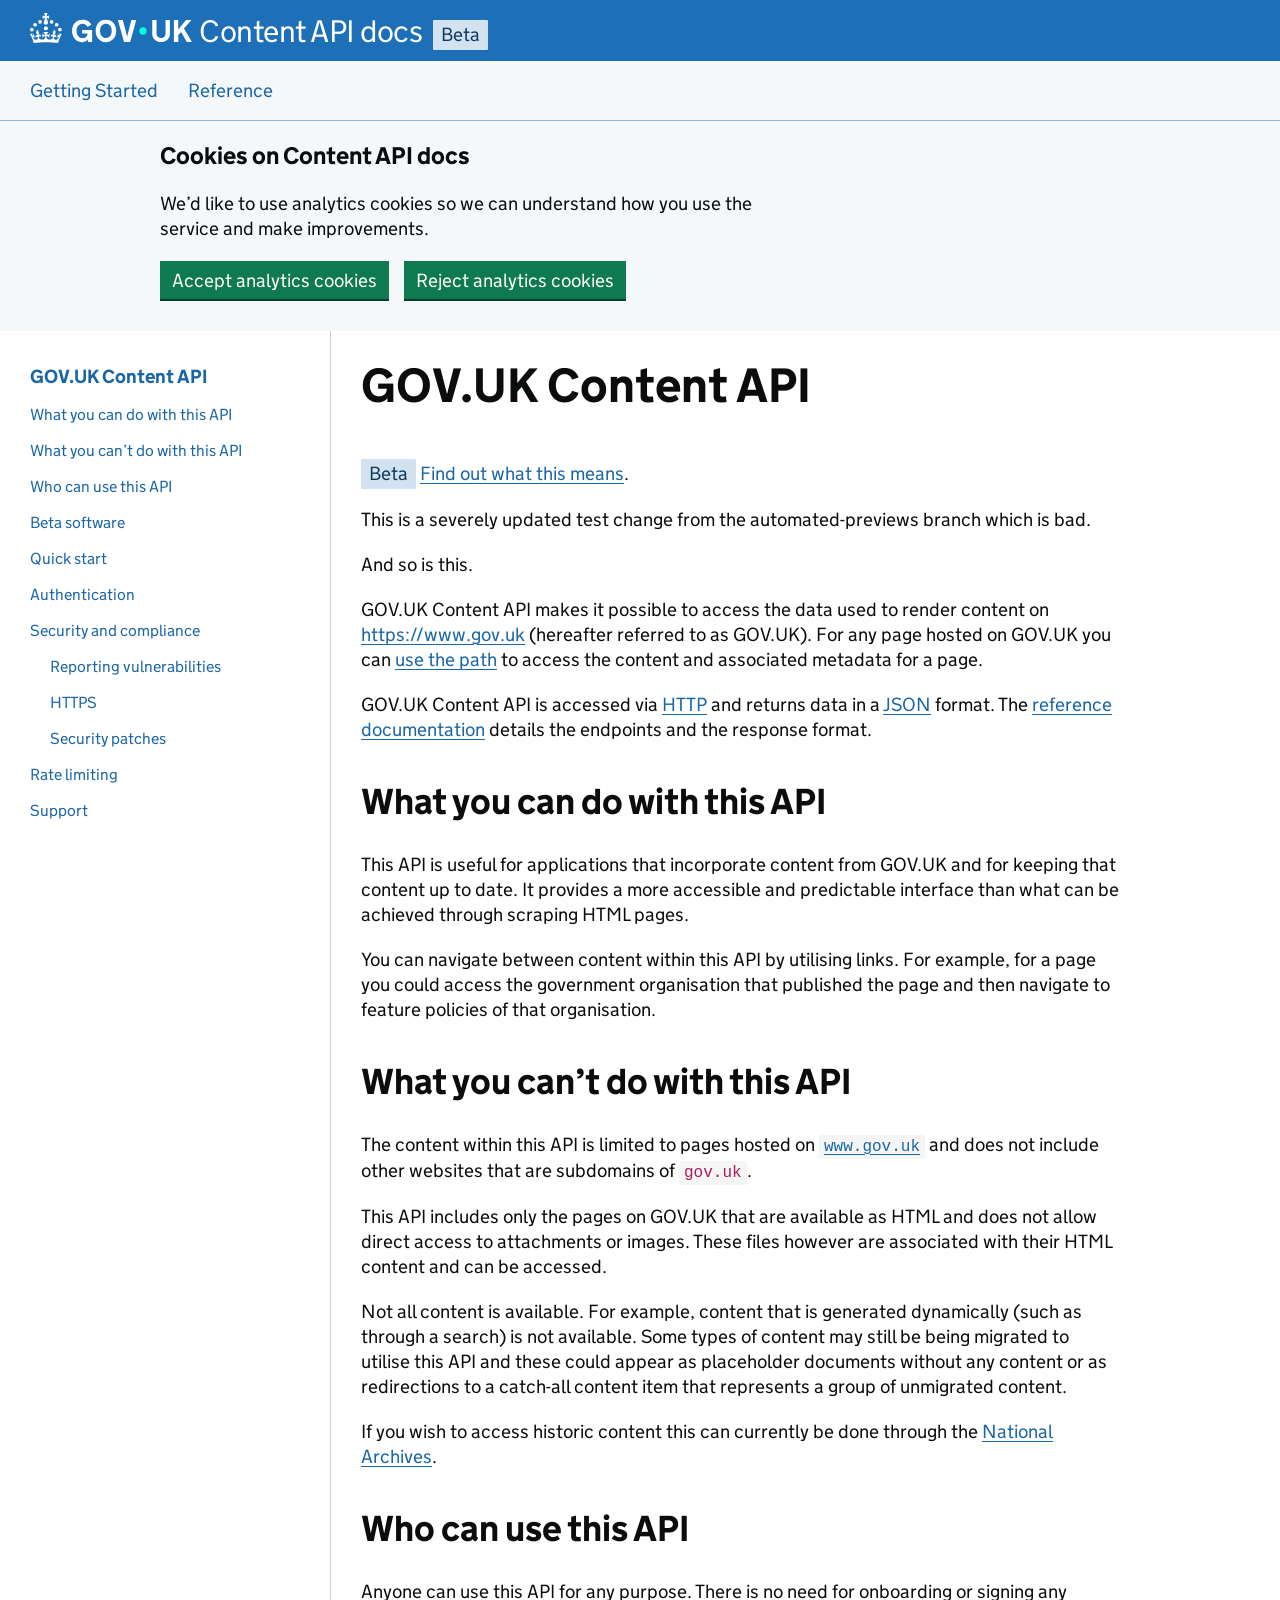
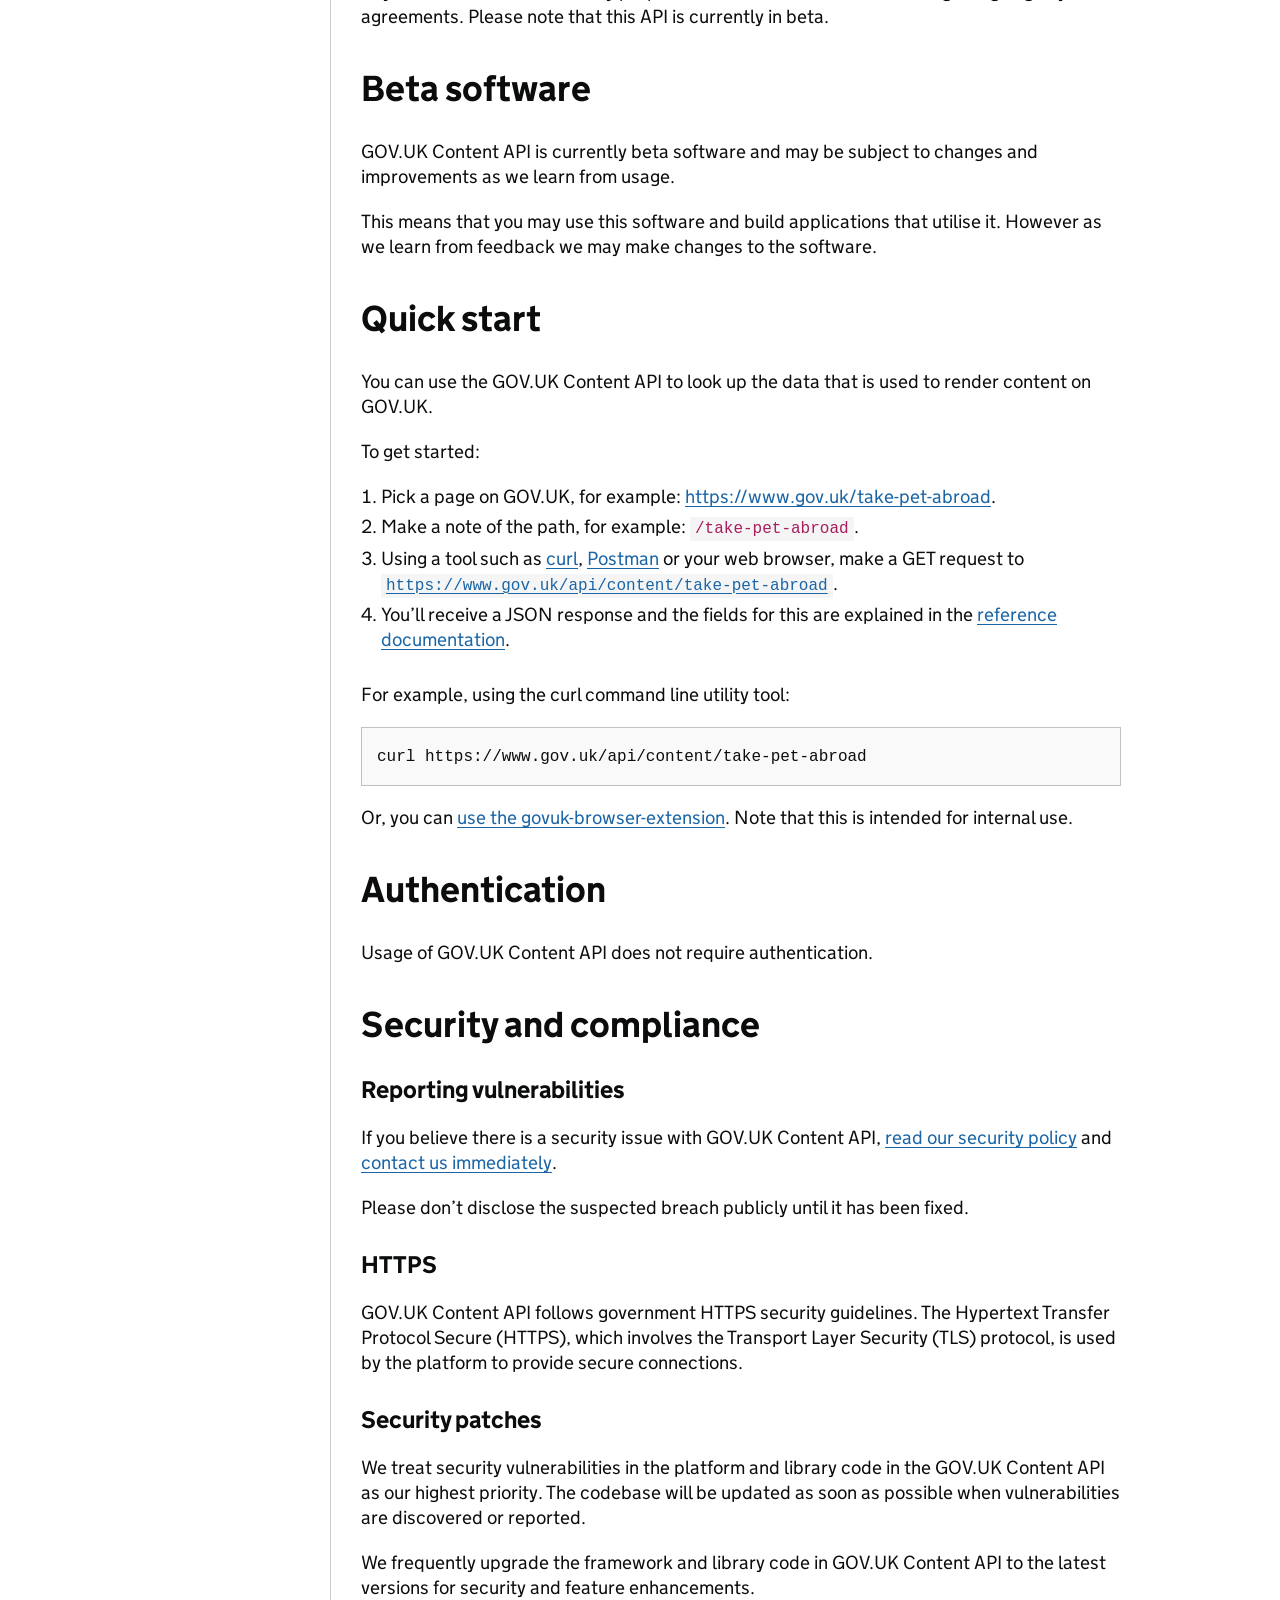
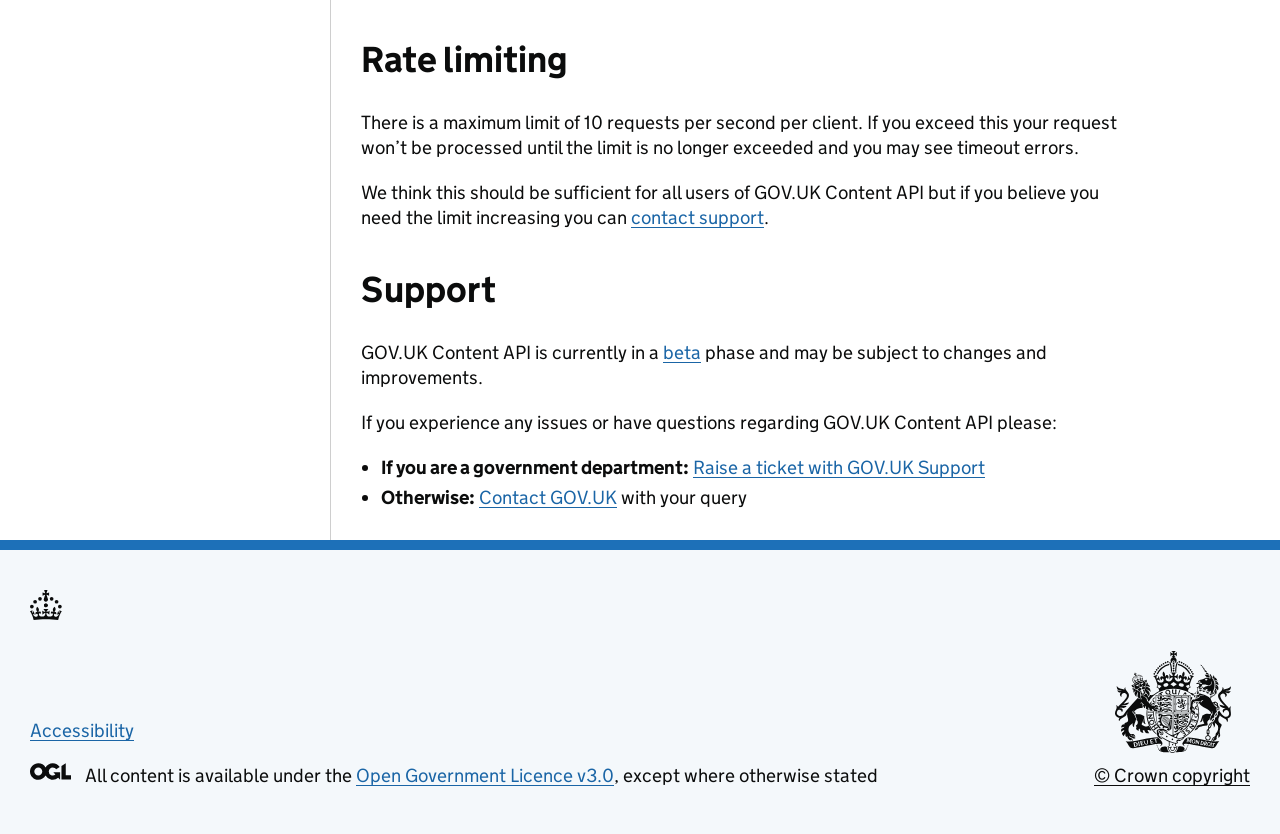
==== commit 60415912: "deploy: f8c342194217ba63f14b790b292394b50e06e25e" ====
--- a/index.html
+++ b/index.html
@@ -223,6 +223,7 @@
   </p>
 </div>
 <p>This is a severely updated test change from the automated-previews branch which is bad.</p>
+<p>And so is this.</p>
 <p>GOV.UK Content API makes it possible to access the data used to render content
 on <a href="https://www.gov.uk">https://www.gov.uk</a> (hereafter referred to as GOV.UK).
 For any page hosted on GOV.UK you can <a href="#quick-start">use the path</a> to access
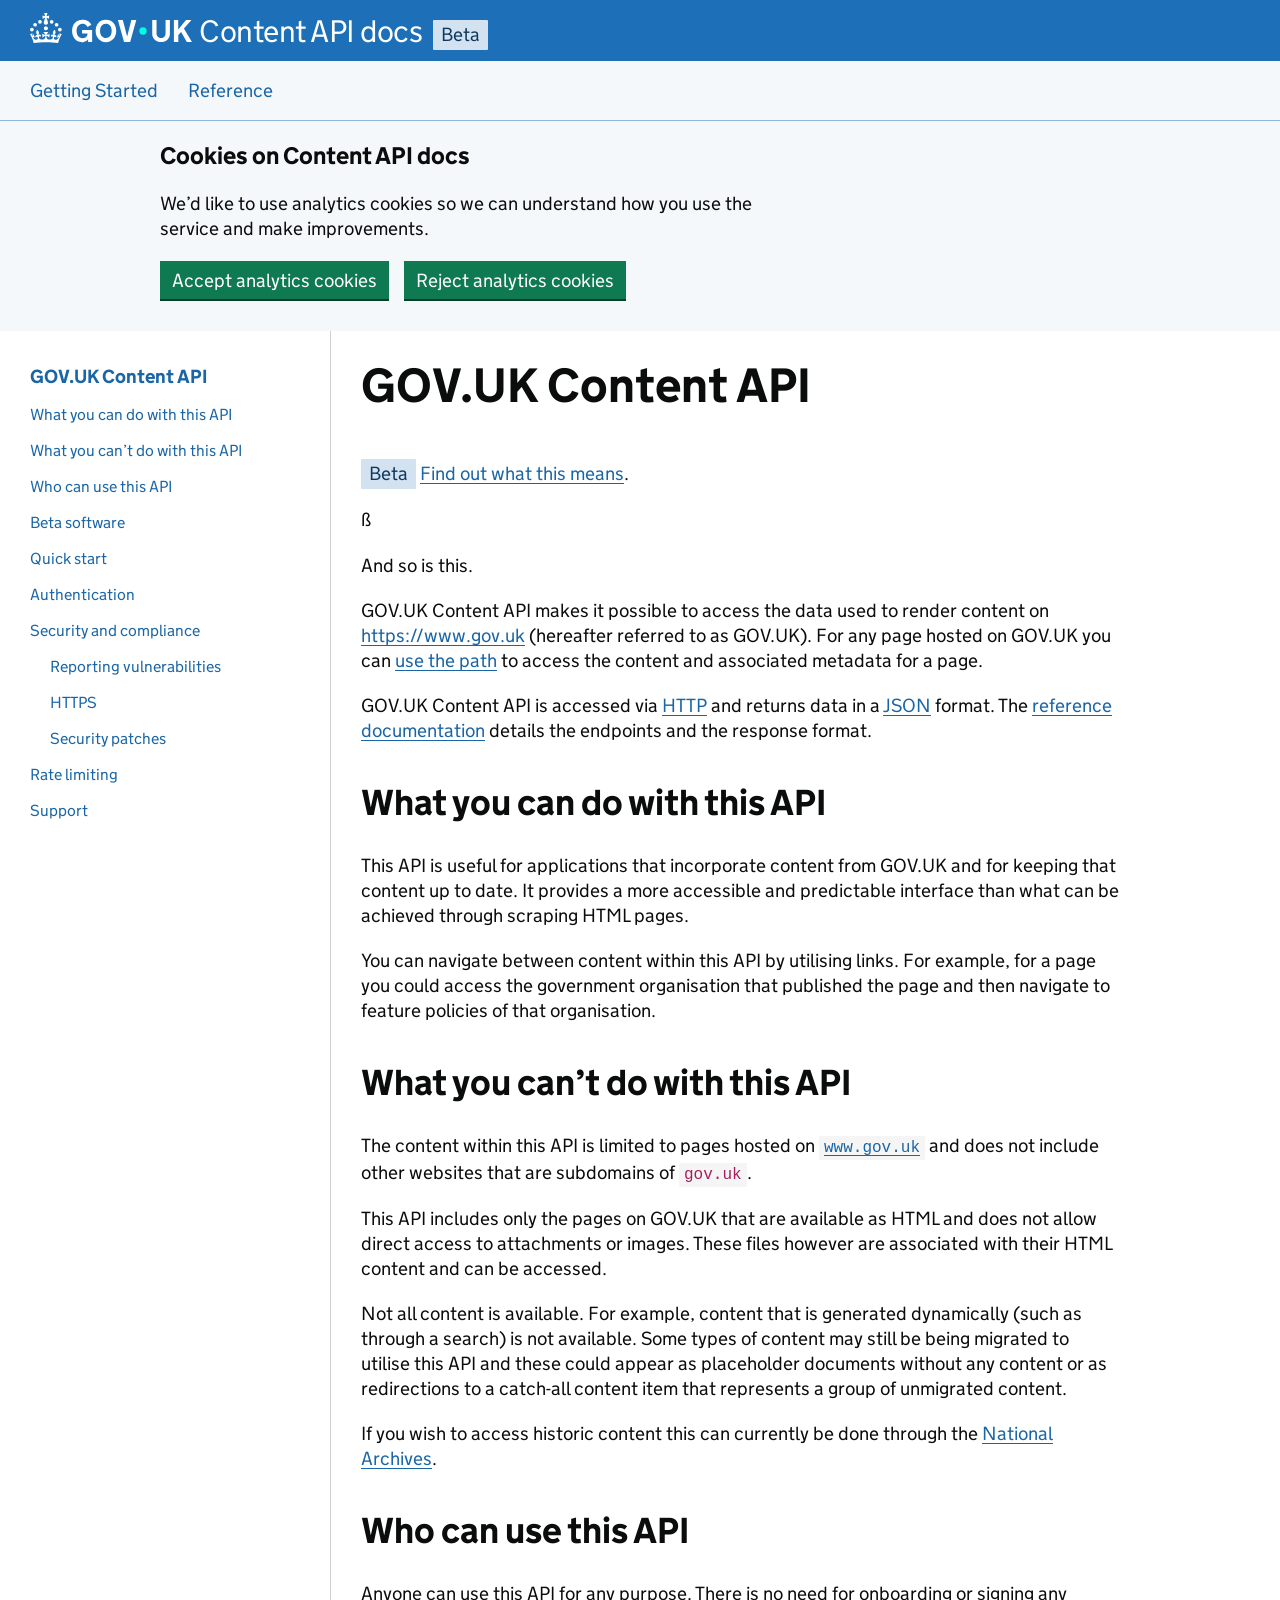
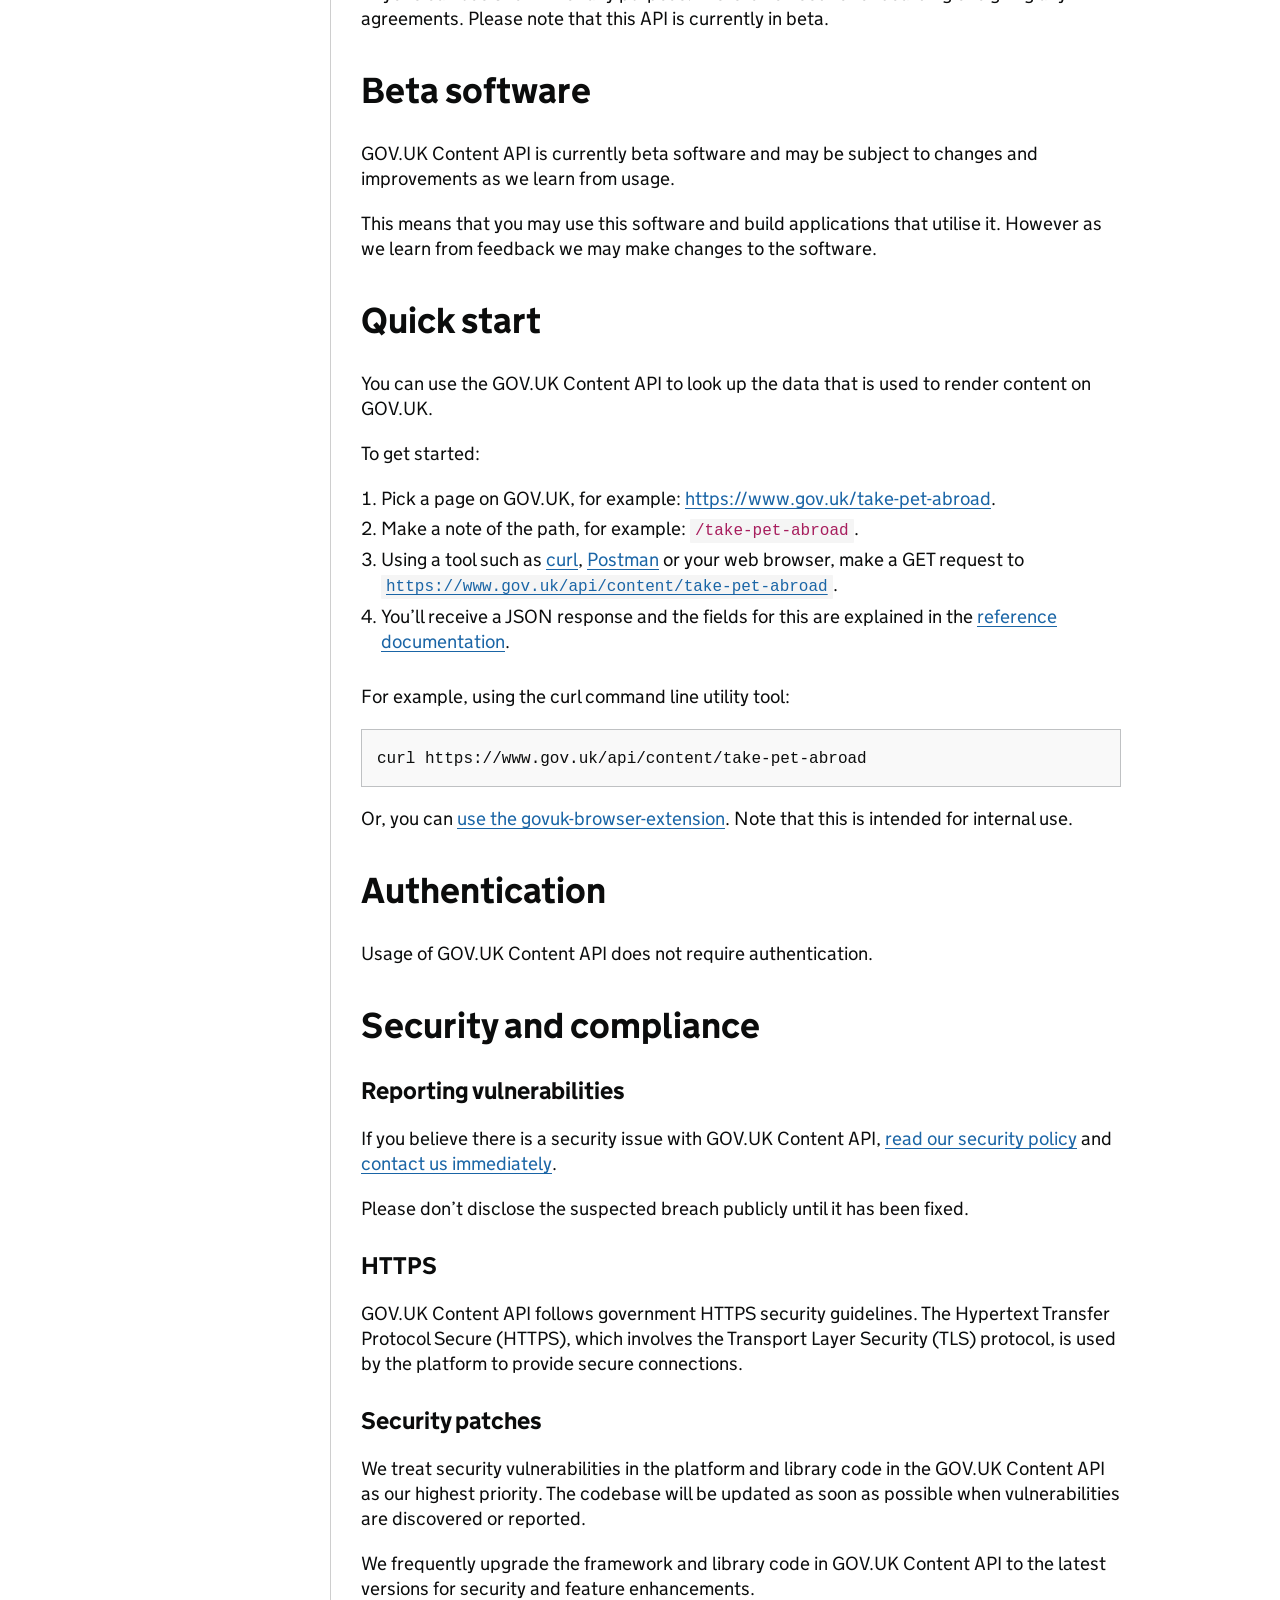
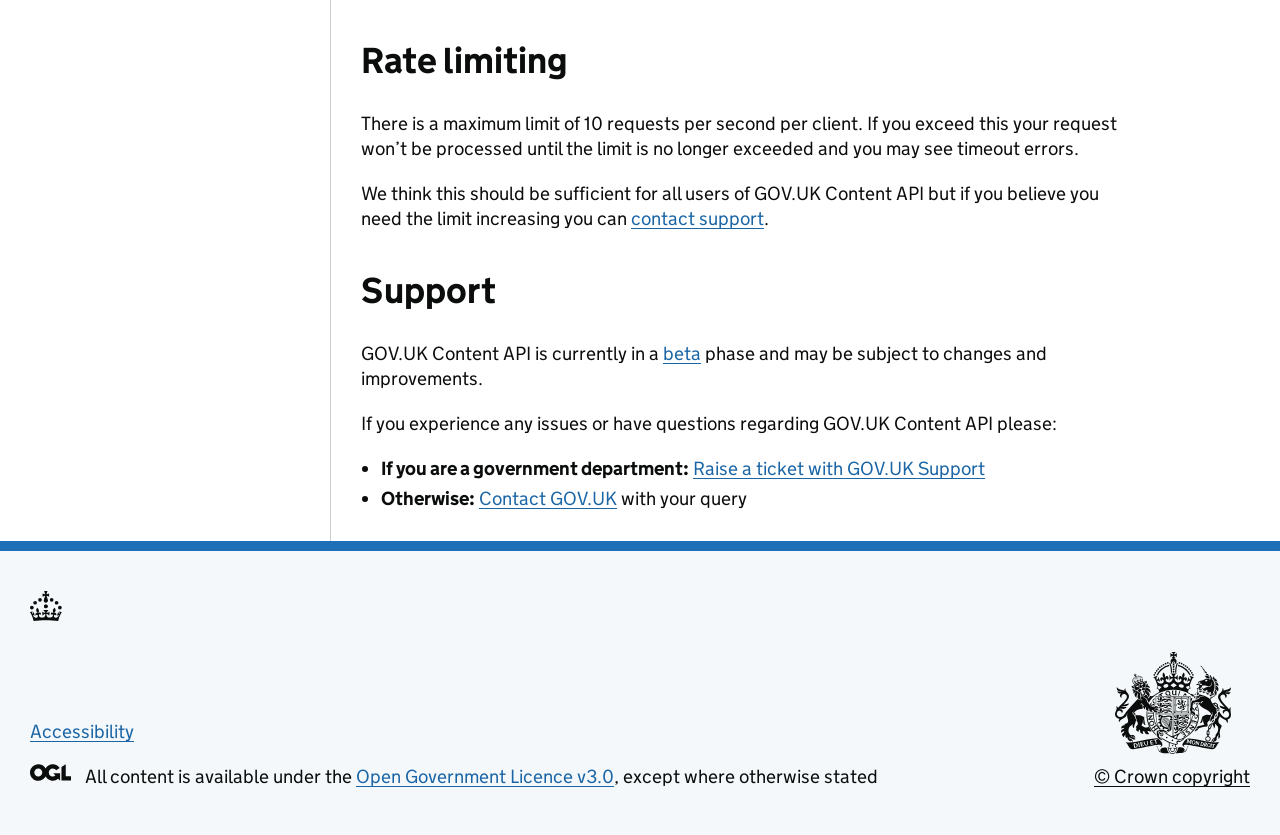
==== commit def27ca5: "deploy: a8f2388789c196427f95d1cf393e96666faacea5" ====
--- a/index.html
+++ b/index.html
@@ -211,8 +211,7 @@
         <div class="app-pane__content toc-open-disabled" aria-label="Content">
           <main id="content" class="technical-documentation" data-module="anchored-headings">
             <h1 id="gov-uk-content-api">GOV.UK Content API</h1>
-
-<div class="govuk-phase-banner">
+<p><div class="govuk-phase-banner">
   <p class="govuk-phase-banner__content">
     <strong class="govuk-tag govuk-phase-banner__content__tag">
       Beta
@@ -221,8 +220,7 @@
       <a class="govuk-link" href="#beta-software">Find out what this means</a>.
     </span>
   </p>
-</div>
-<p>This is a severely updated test change from the automated-previews branch which is bad.</p>
+</div>ß</p>
 <p>And so is this.</p>
 <p>GOV.UK Content API makes it possible to access the data used to render content
 on <a href="https://www.gov.uk">https://www.gov.uk</a> (hereafter referred to as GOV.UK).
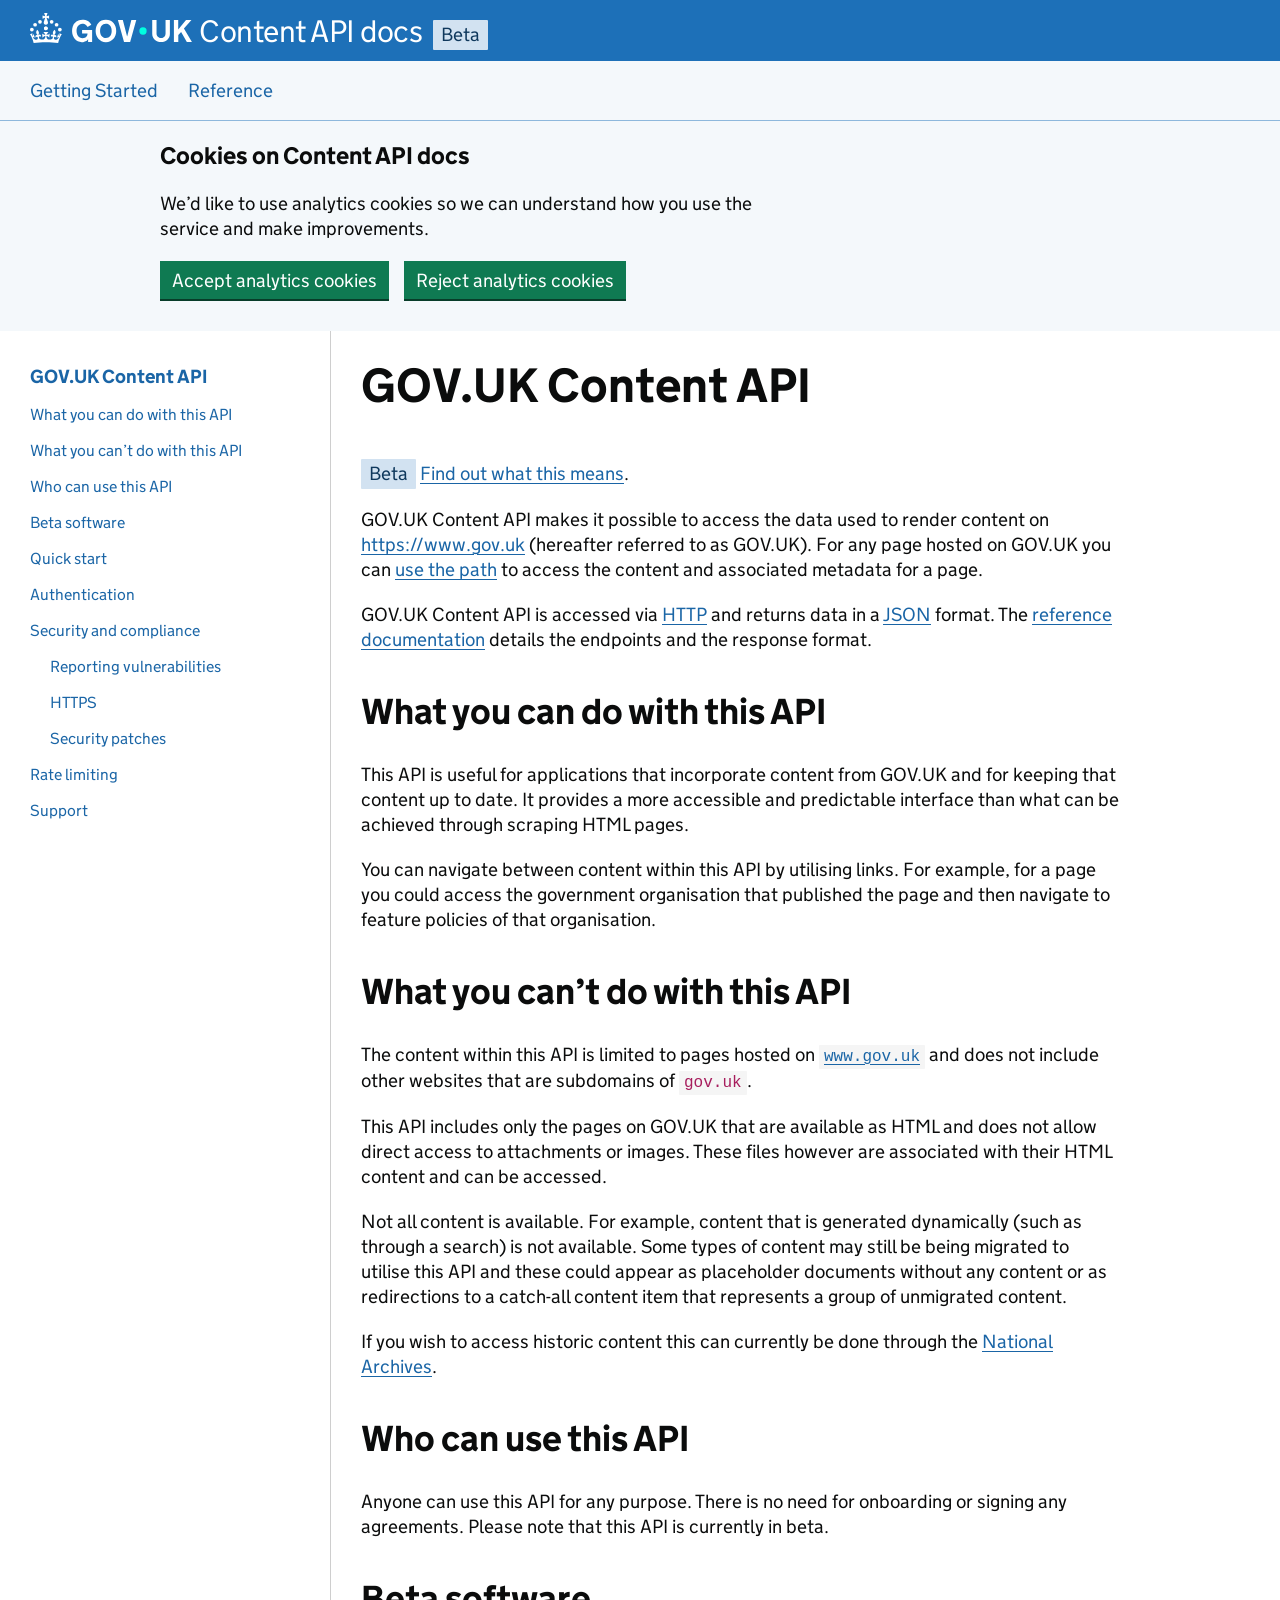
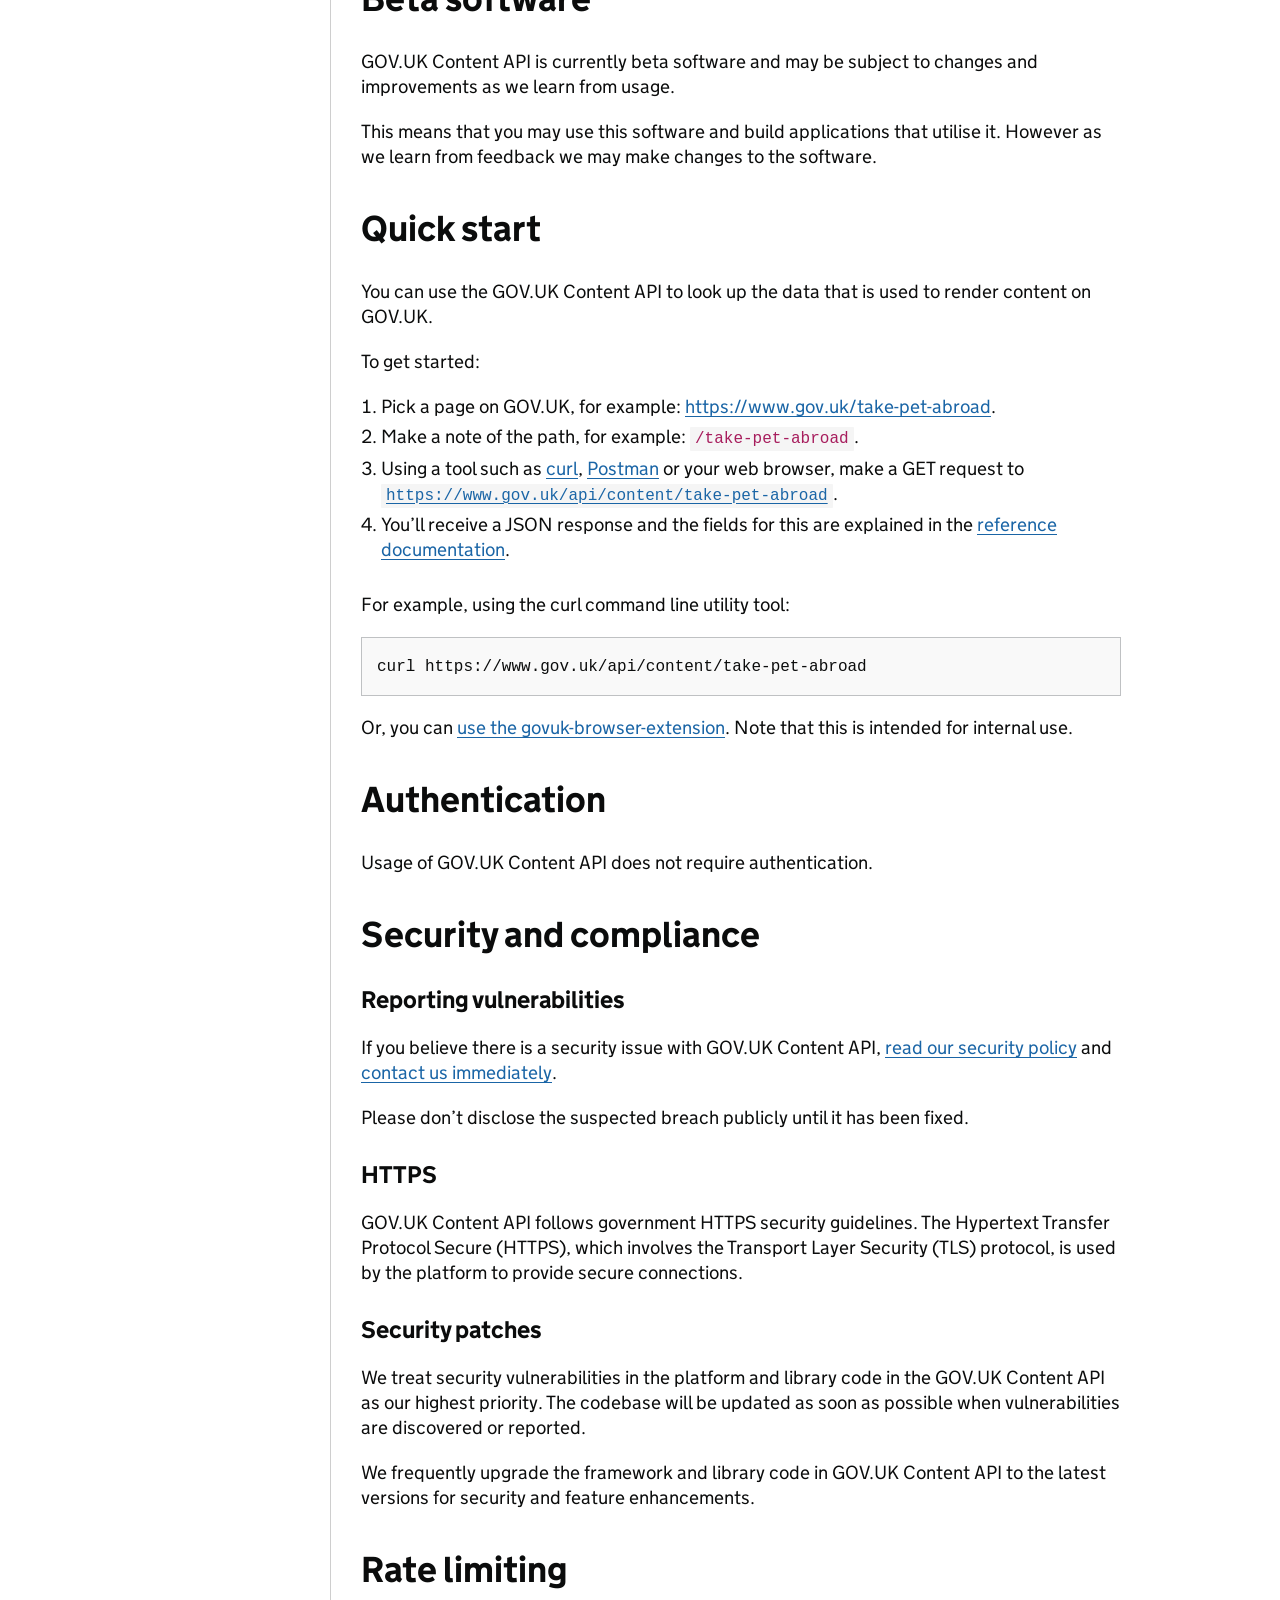
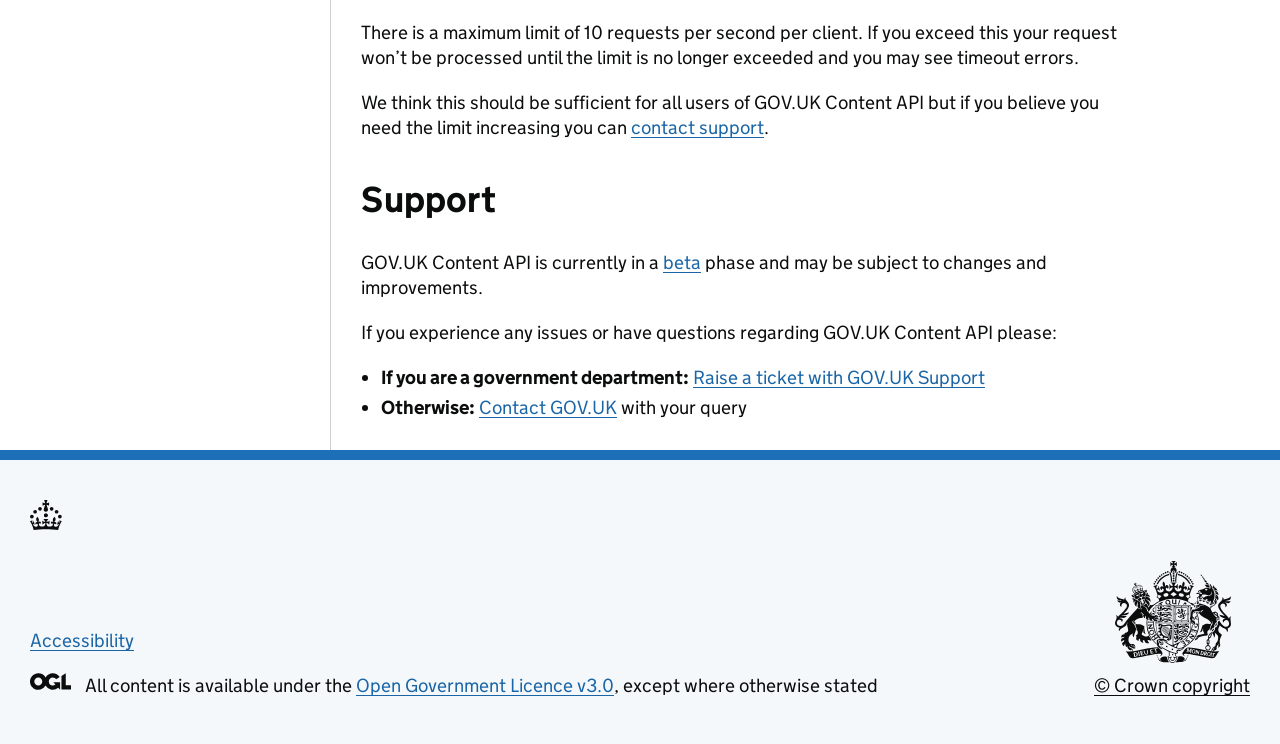
==== commit 0d2ad2cb: "deploy: 92d2ea46d2547552b690811fc38b260fc2e8cb3e" ====
--- a/index.html
+++ b/index.html
@@ -211,7 +211,8 @@
         <div class="app-pane__content toc-open-disabled" aria-label="Content">
           <main id="content" class="technical-documentation" data-module="anchored-headings">
             <h1 id="gov-uk-content-api">GOV.UK Content API</h1>
-<p><div class="govuk-phase-banner">
+
+<div class="govuk-phase-banner">
   <p class="govuk-phase-banner__content">
     <strong class="govuk-tag govuk-phase-banner__content__tag">
       Beta
@@ -220,8 +221,7 @@
       <a class="govuk-link" href="#beta-software">Find out what this means</a>.
     </span>
   </p>
-</div>ß</p>
-<p>And so is this.</p>
+</div>
 <p>GOV.UK Content API makes it possible to access the data used to render content
 on <a href="https://www.gov.uk">https://www.gov.uk</a> (hereafter referred to as GOV.UK).
 For any page hosted on GOV.UK you can <a href="#quick-start">use the path</a> to access
--- a/stylesheets/manifest.css
+++ b/stylesheets/manifest.css
@@ -2000,7 +2000,7 @@
     margin-bottom: 0;
   }
 }
-@media screen and (min-width: 40.0625em) and (min-width: 0\0 ) {
+@media screen and (min-width: 40.0625em) and (min-width: 0�) {
   .govuk-service-navigation__list {
     display: block;
   }
@@ -4238,7 +4238,7 @@
   background-repeat: no-repeat;
   background-position: center center;
 }
-@media only screen and (-webkit-min-device-pixel-ratio: 2), only screen and (min-resolution: 192dpi), only screen and (min-resolution: 2dppx) {
+@media only screen and (min-resolution: 192dpi), only screen and (min-resolution: 2dppx) {
   .anchored-heading__icon {
     background-image: url(../images/anchored-heading-icon-2x.png);
     background-size: 23px 14px;
@@ -5092,8 +5092,7 @@
   @supports (backdrop-filter: blur(2px)) {
     .js .toc-show__label {
       background: rgba(243, 243, 243, 0.95);
-      -webkit-backdrop-filter: blur(2px);
-              backdrop-filter: blur(2px);
+      backdrop-filter: blur(2px);
     }
   }
   .js .toc-show__label {
@@ -5129,7 +5128,7 @@
     /* Applied to <html> */
   }
 }
-@media only screen and (max-width: 40.0525em) and (-webkit-min-device-pixel-ratio: 2), only screen and (max-width: 40.0525em) and (min-resolution: 192dpi), only screen and (max-width: 40.0525em) and (min-resolution: 2dppx) {
+@media only screen and (max-width: 40.0525em) and (min-resolution: 192dpi), only screen and (max-width: 40.0525em) and (min-resolution: 2dppx) {
   .js .toc-show__icon {
     background-image: url(../images/govuk-icn-numbered-list@2x.png);
     background-size: 20px 20px;
@@ -5154,7 +5153,7 @@
     background-position: left center;
   }
 }
-@media only screen and (max-width: 40.0525em) and (-webkit-min-device-pixel-ratio: 2), only screen and (max-width: 40.0525em) and (min-resolution: 192dpi), only screen and (max-width: 40.0525em) and (min-resolution: 2dppx) {
+@media only screen and (max-width: 40.0525em) and (min-resolution: 192dpi), only screen and (max-width: 40.0525em) and (min-resolution: 2dppx) {
   .js .toc__close {
     background-image: url(../images/govuk-icn-close@2x.png);
     background-size: 20px 20px;
@@ -5202,8 +5201,7 @@
   @supports (backdrop-filter: blur(2px)) {
     .js.toc-open .toc {
       background: rgba(255, 255, 255, 0.95);
-      -webkit-backdrop-filter: blur(2px);
-              backdrop-filter: blur(2px);
+      backdrop-filter: blur(2px);
     }
   }
 }
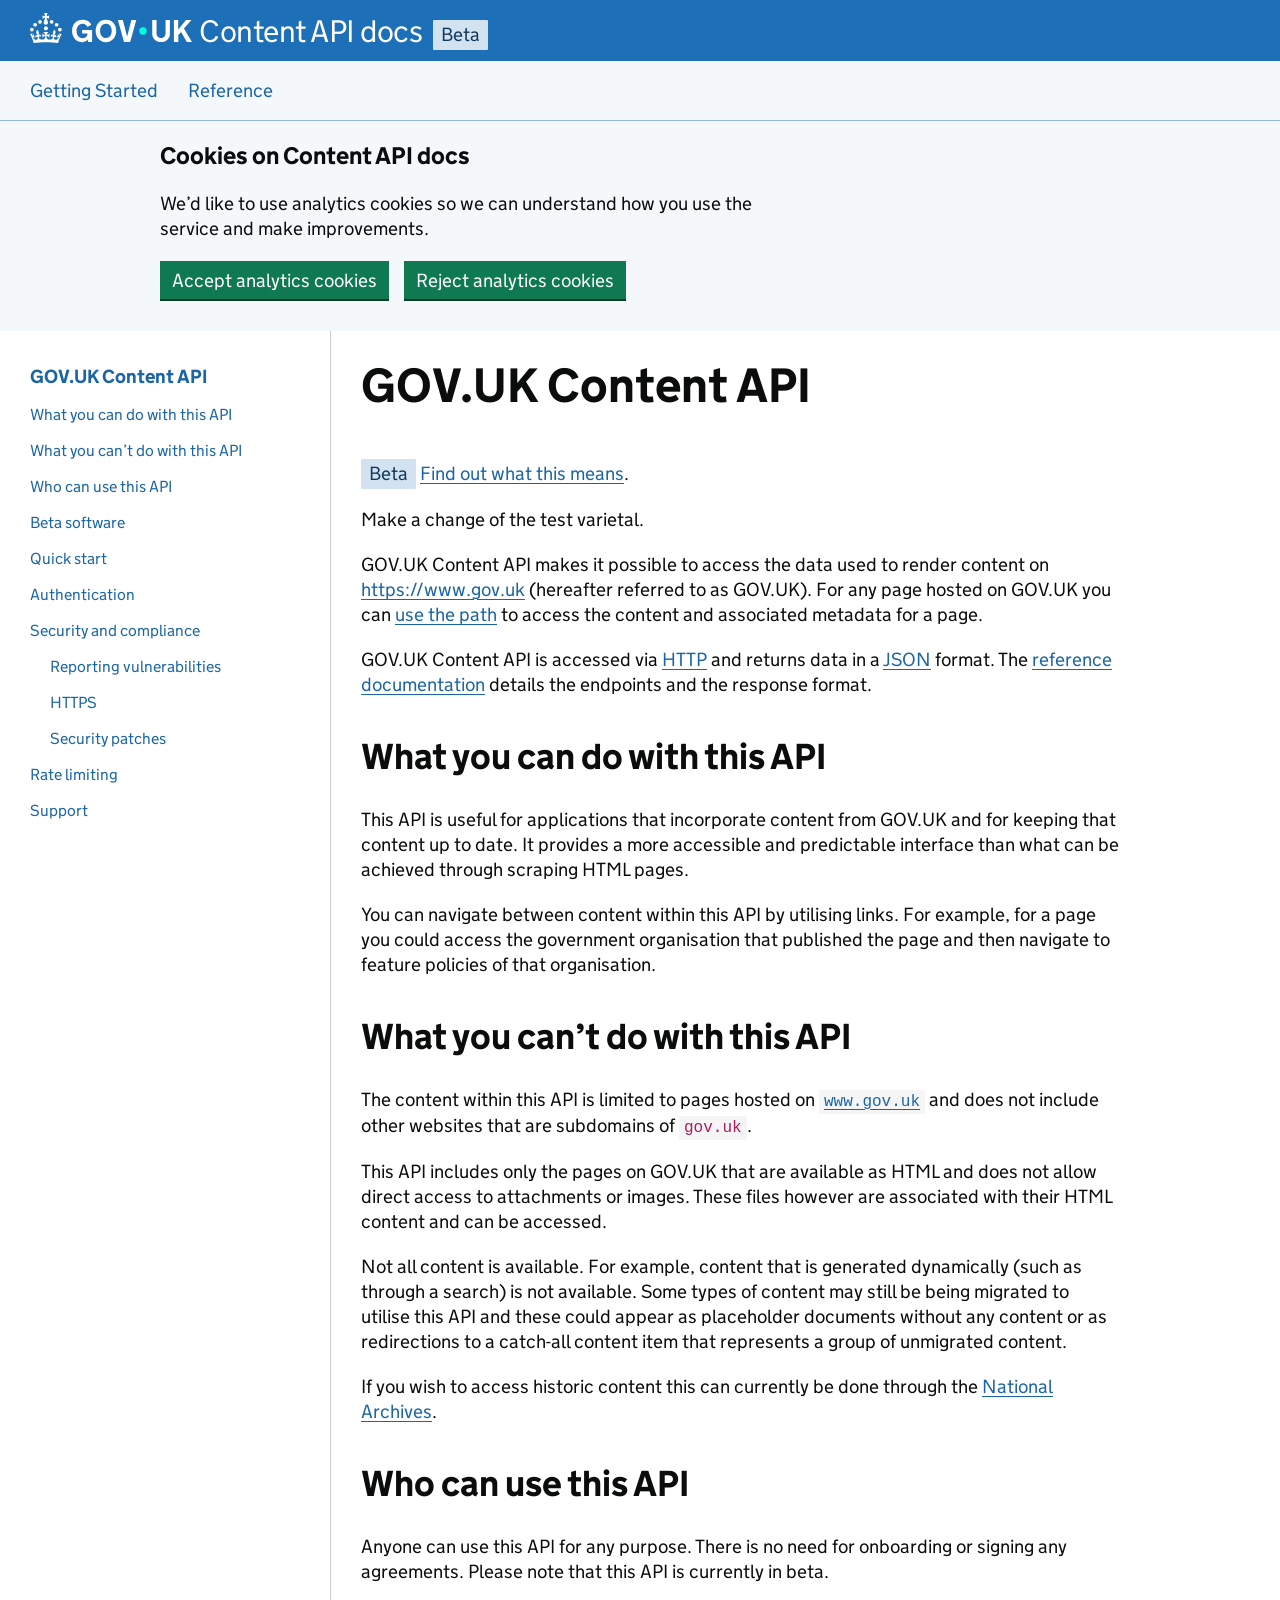
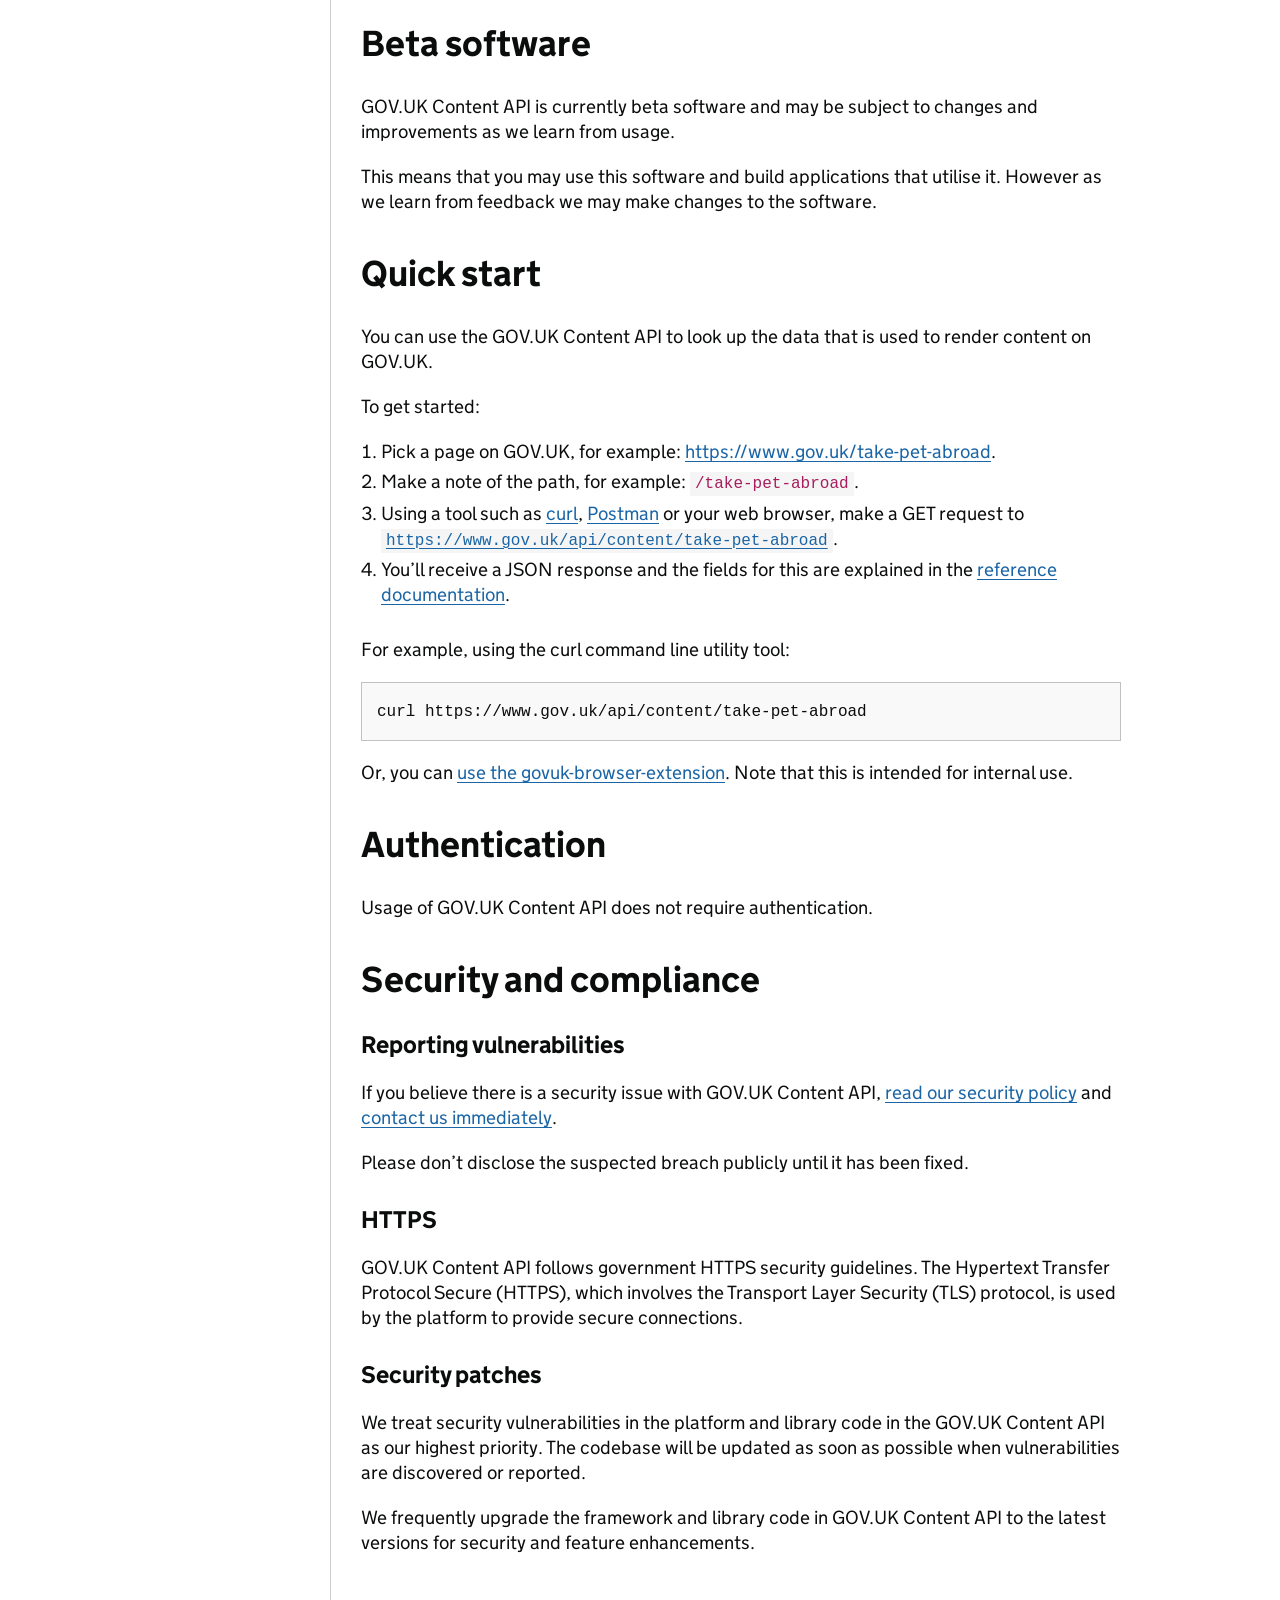
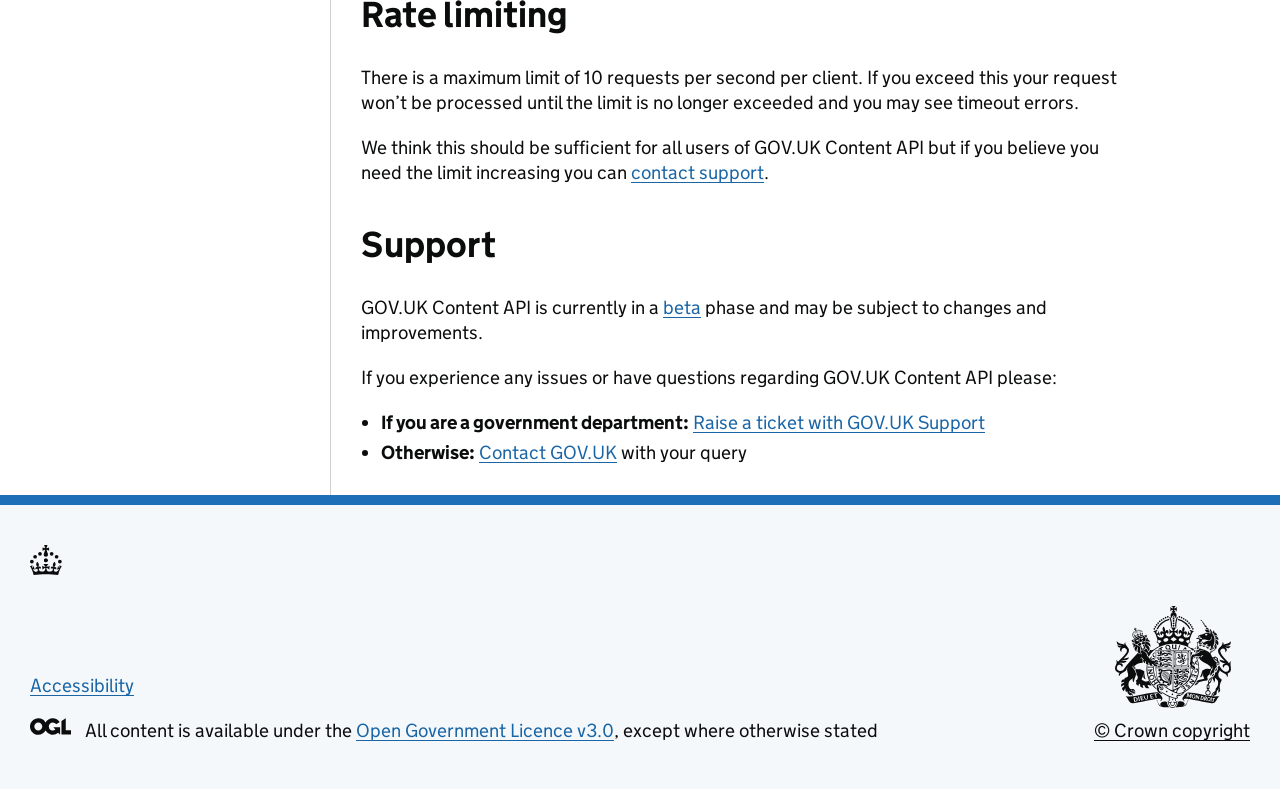
==== commit ed6024e1: "deploy: b09d8786baa14f0e561933970cebd0b190b67ba6" ====
--- a/index.html
+++ b/index.html
@@ -222,6 +222,7 @@
     </span>
   </p>
 </div>
+<p>Make a change of the test varietal.</p>
 <p>GOV.UK Content API makes it possible to access the data used to render content
 on <a href="https://www.gov.uk">https://www.gov.uk</a> (hereafter referred to as GOV.UK).
 For any page hosted on GOV.UK you can <a href="#quick-start">use the path</a> to access
